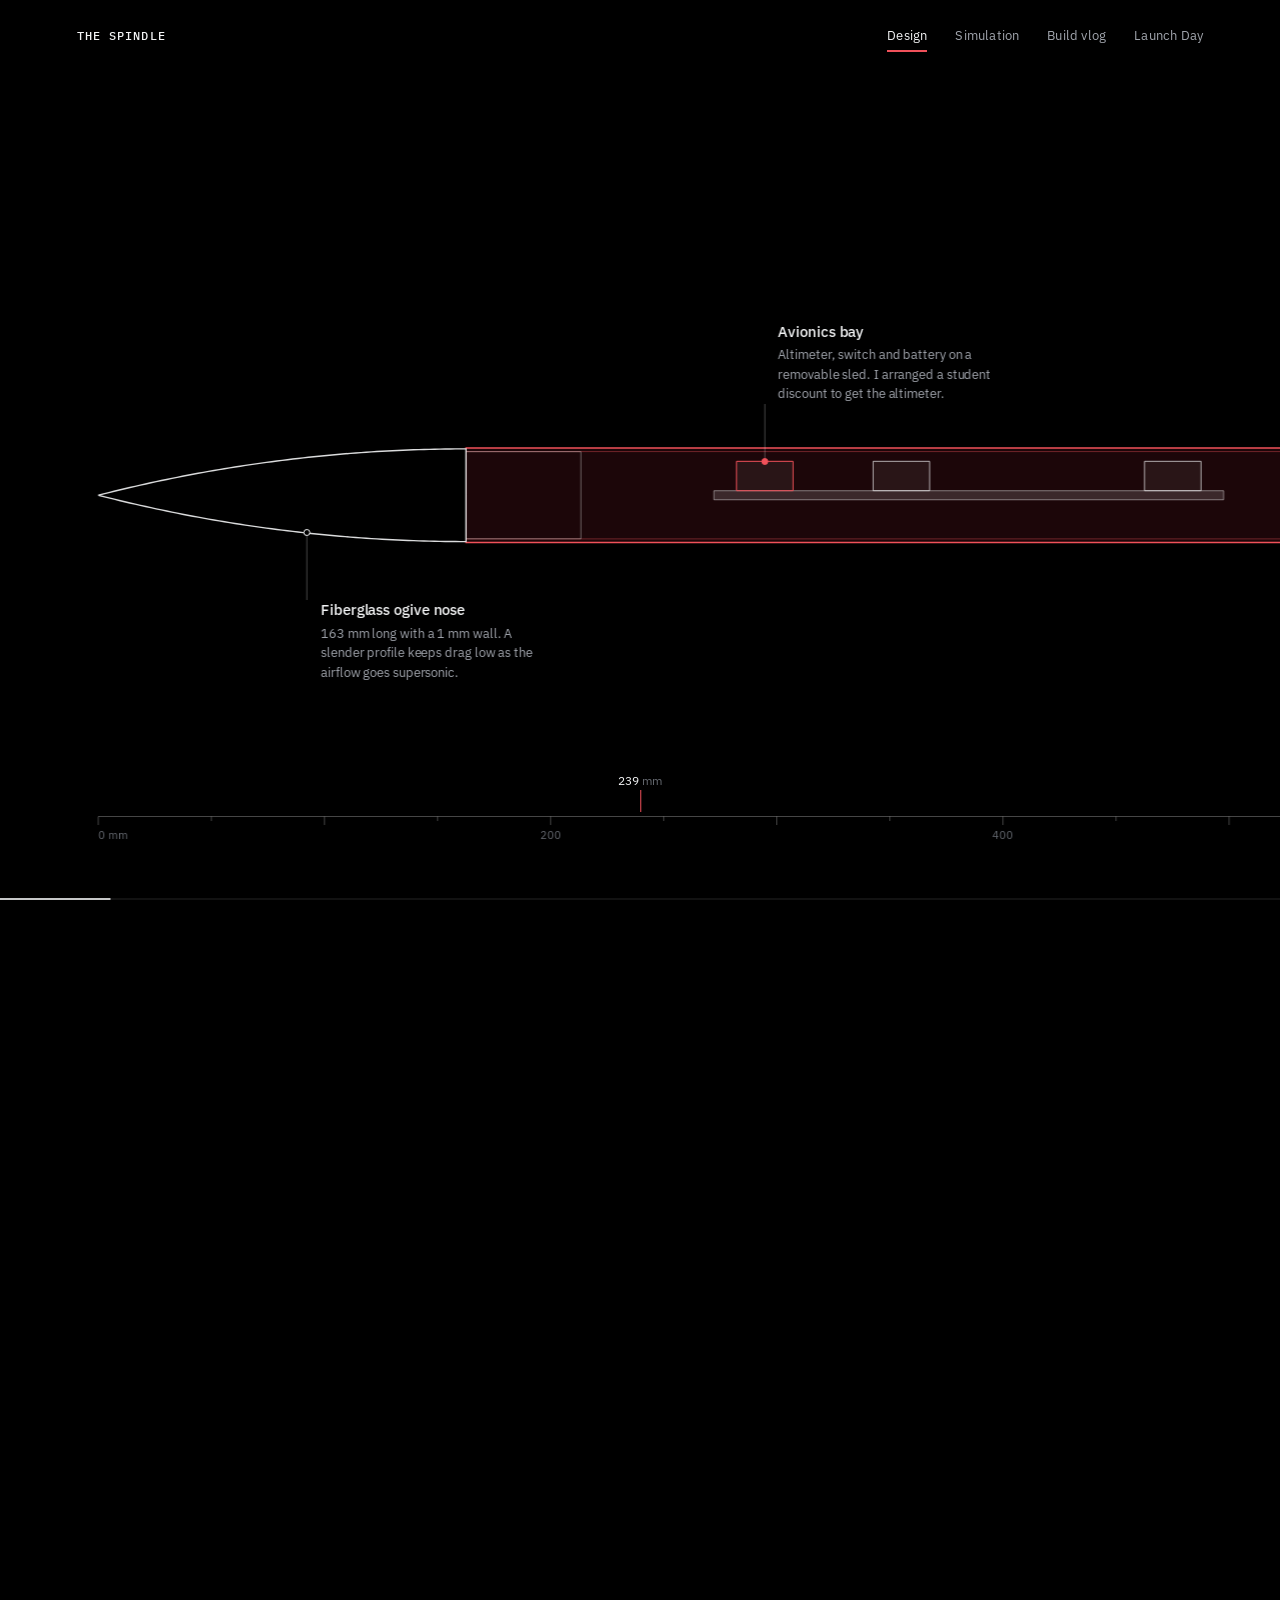
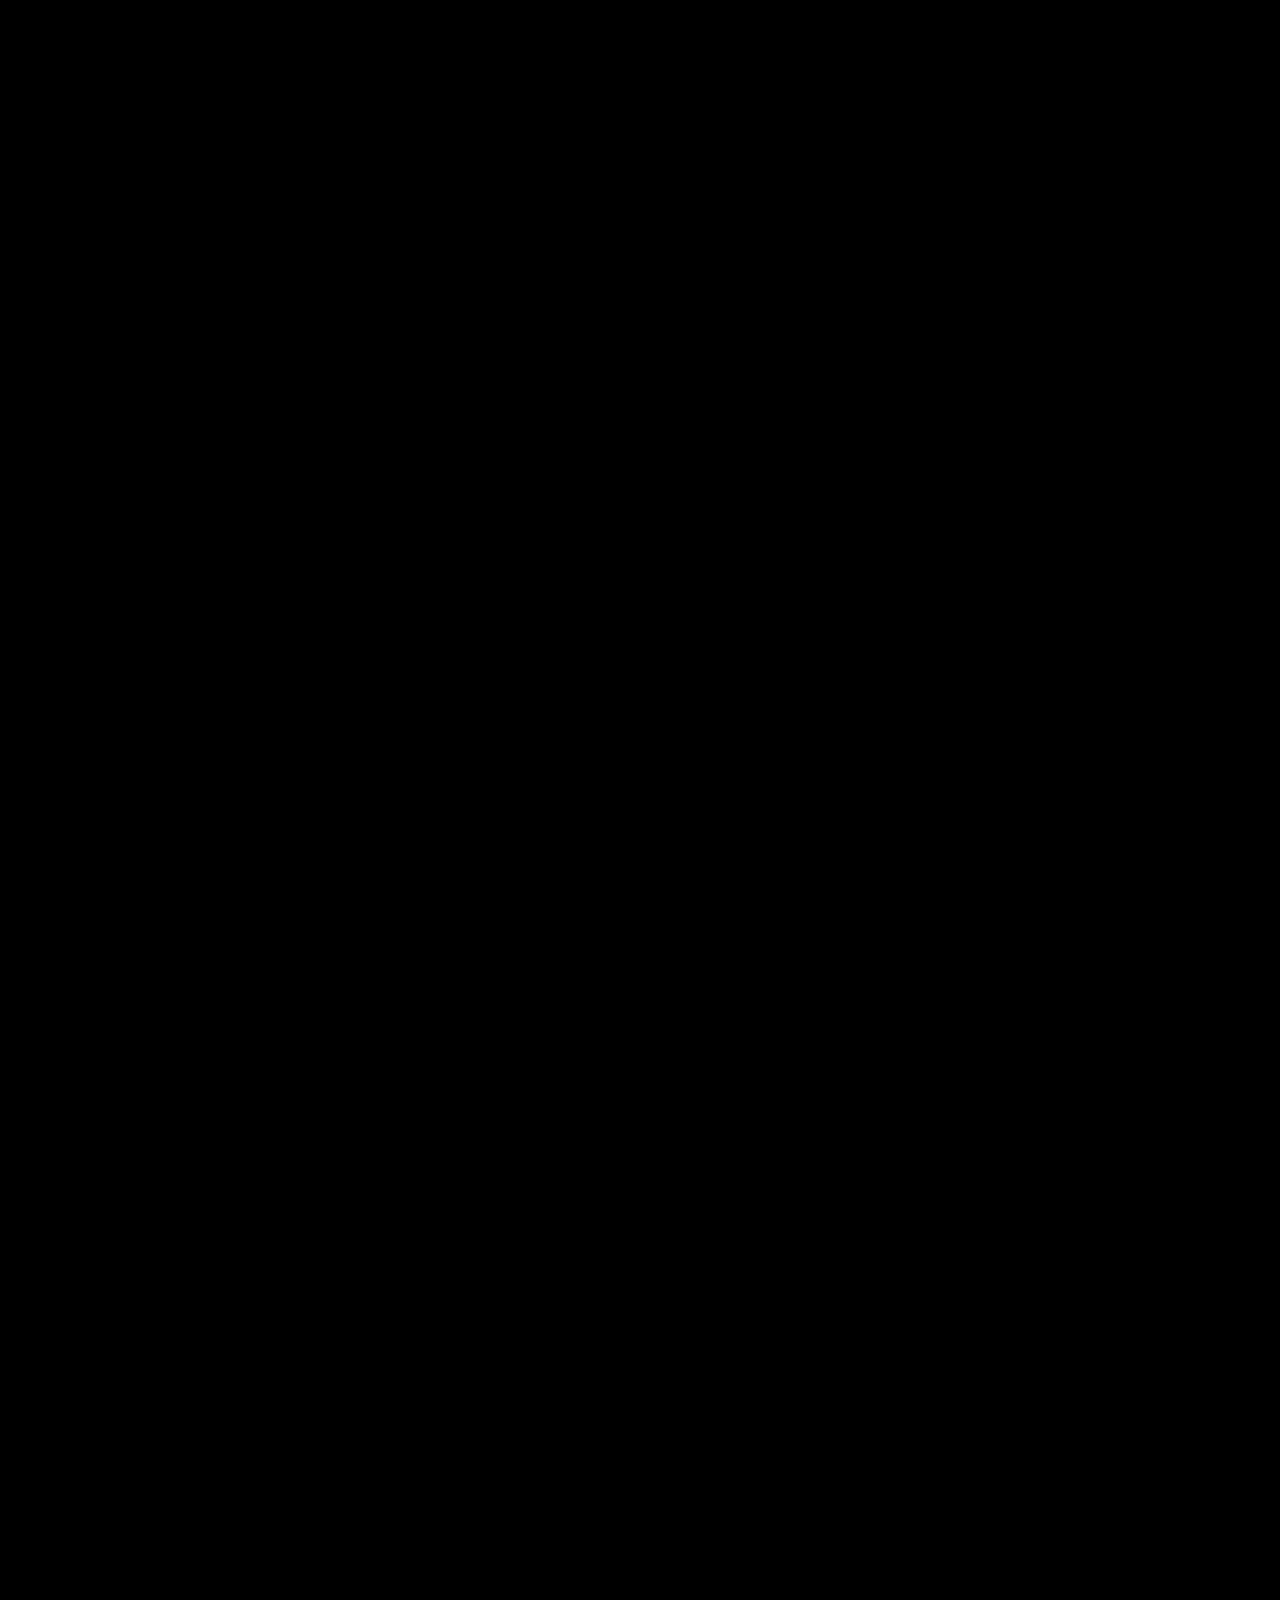
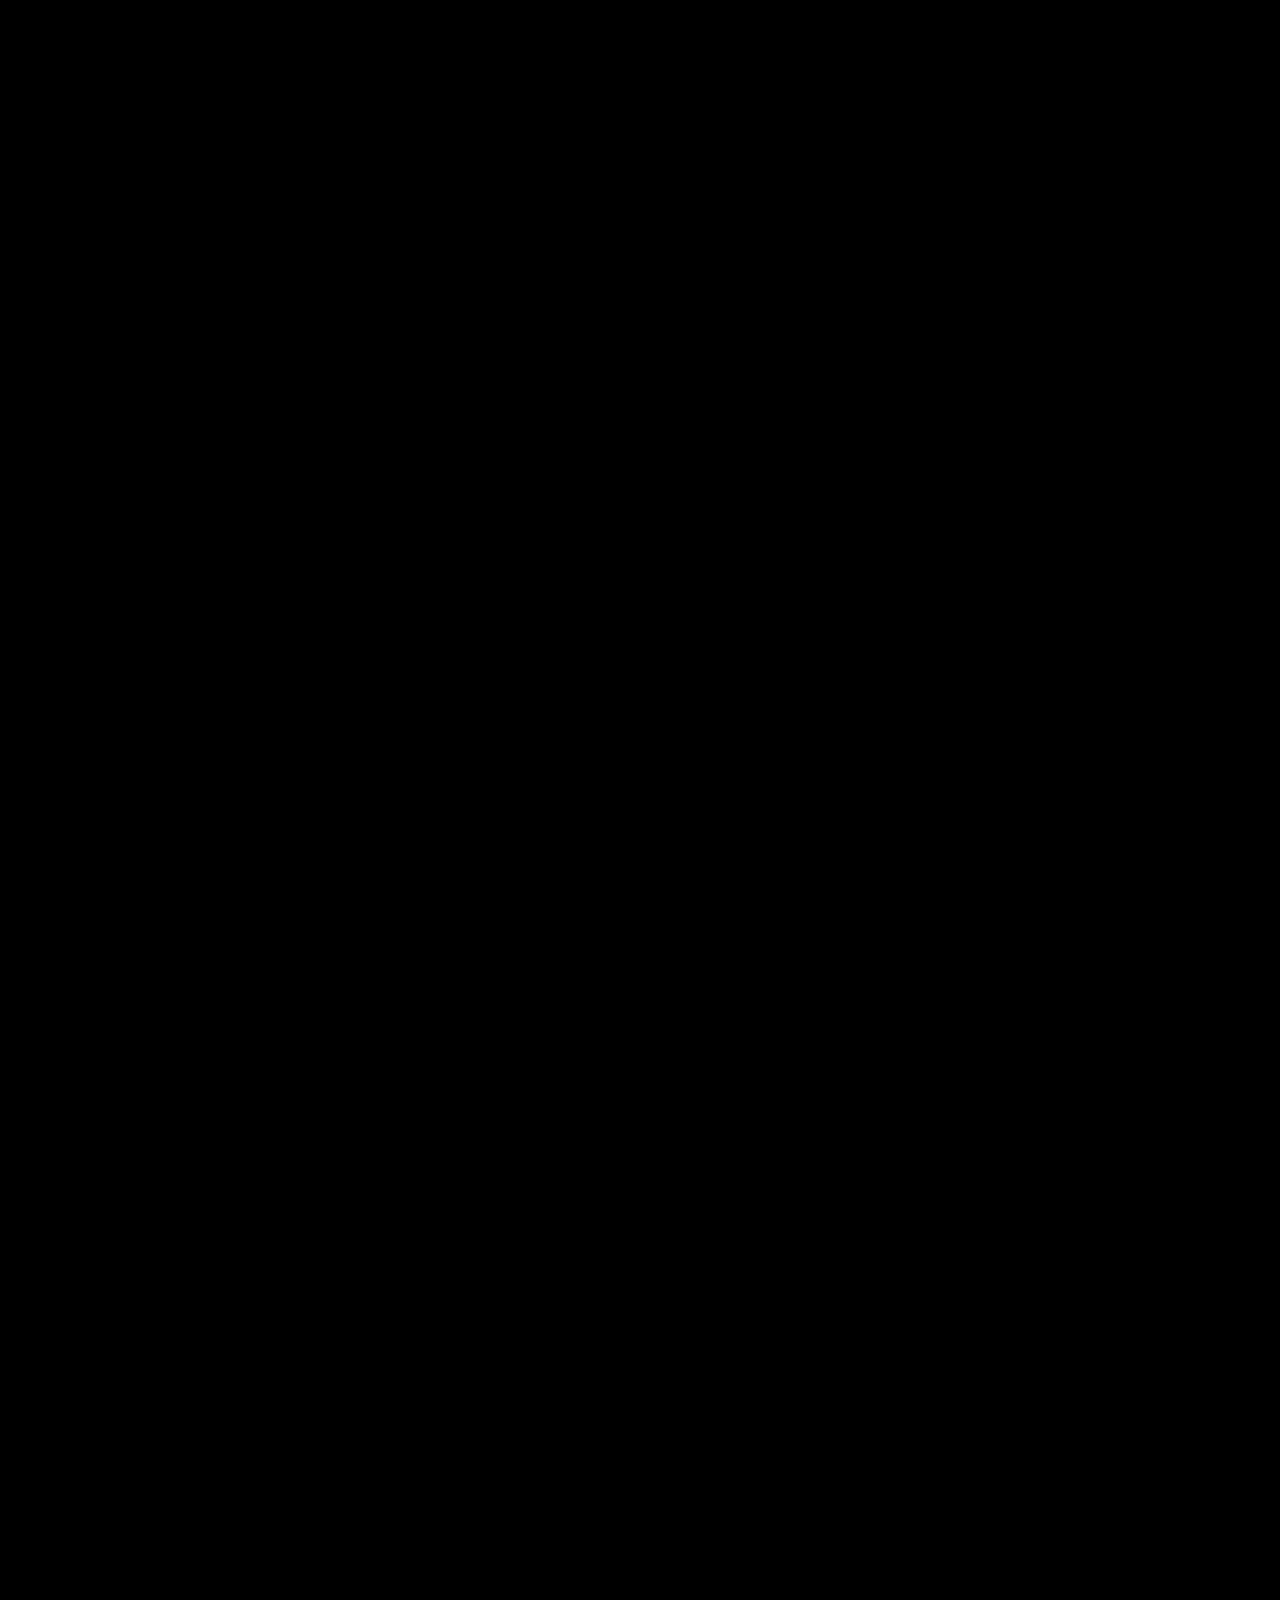
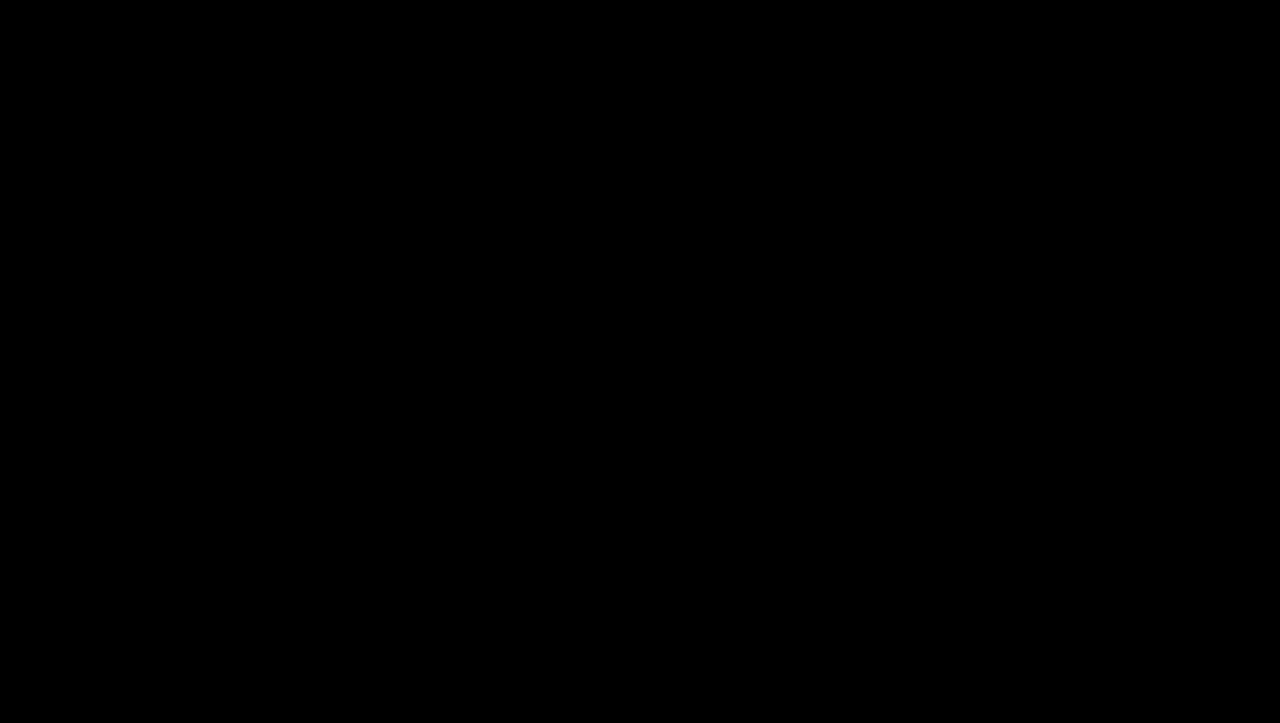
==== index.html @ ceaf669c "Add files via upload" ====
<!doctype html>
<html lang="en">
<head>
  <meta charset="utf-8">
  <meta name="viewport" content="width=device-width, initial-scale=1, viewport-fit=cover">
  <title>Project Supersonic</title>
  <meta name="description" content="A supersonic rocket, designed, simulated and built from scratch. Mach 1.13 predicted on an I-class motor.">
  <meta name="theme-color" content="#000000">
  <link rel="preconnect" href="https://fonts.googleapis.com">
  <link rel="preconnect" href="https://fonts.gstatic.com" crossorigin>
  <link href="https://fonts.googleapis.com/css2?family=IBM+Plex+Mono:wght@400;500;600&family=IBM+Plex+Sans:wght@400;500;600;700&display=swap" rel="stylesheet">
  <link rel="stylesheet" href="style.css?v=8">
</head>
<body>

<header class="hud">
  <a class="mark" href="#top" data-go="0">The Spindle</a>
  <nav class="nav" aria-label="Sections">
    <button type="button" data-section="design">Design</button>
    <button type="button" data-section="simulation">Simulation</button>
    <button type="button" data-section="vlog">Build vlog</button>
    <button type="button" data-section="launch-day">Launch Day</button>
  </nav>
</header>

<main id="scroller" class="scroller">
  <div class="stage" id="stage">

    <div class="track" id="track">

      <!-- Opening -->
      <section class="intro" id="top" data-name="design">
        <h1>A supersonic rocket, designed and built from scratch.</h1>
        <p class="lede">Mach 1.13 predicted on an <span class="nb">I-class</span> motor.</p>
        <dl class="specs">
          <div><dt>Length</dt><dd>1.69 m</dd></div>
          <div><dt>Diameter</dt><dd>41.8 mm</dd></div>
          <div><dt>Liftoff mass</dt><dd>1.56 kg</dd></div>
          <div><dt>Predicted apogee</dt><dd>1,769 m</dd></div>
        </dl>
        <p class="hint">Scroll to move along the rocket</p>
      </section>

      <!-- The rocket, drawn to scale from the OpenRocket file -->
      <div class="rocket" id="rocket" aria-label="Cutaway drawing of the rocket, drawn to scale" role="img"></div>

      <!-- Simulations -->
      <section class="sims" id="simulation" data-name="simulation">

        <article class="panel" id="heat">
          <h2>Peak temperatures</h2>
          <p class="result" id="heat-result"></p>
          <div class="chart" id="heat-chart"></div>
          <p class="method" id="heat-method"></p>
        </article>

        <article class="panel" id="station-profile">
          <h2>Temperature by station</h2>
          <p class="result" id="station-heat-result"></p>
          <div class="chart" id="station-heat-chart"></div>
          <p class="method" id="station-heat-method"></p>
        </article>

        <article class="panel" id="velocity">
          <h2>Top speed distribution</h2>
          <p class="result" id="velocity-result"></p>
          <div class="chart" id="velocity-chart"></div>
          <p class="method" id="velocity-method"></p>
        </article>

      </section>

      <!-- Build vlog -->
      <section class="vlog" id="vlog" data-name="vlog" aria-labelledby="vlog-title">
        <div class="vlog-copy">
          <p class="eyebrow">Build vlog</p>
          <h2 id="vlog-title">Watch it<br>come together.</h2>
          <p class="vlog-deck">From raw tube and printed fins to a finished rocket on the stand.</p>
        </div>
        <figure class="player" id="player">
          <img class="player-cover" id="vlog-cover" alt="Thumbnail for the build vlog">
          <button type="button" class="play" id="vlog-play" aria-label="Play build vlog">
            <svg viewBox="0 0 24 24" aria-hidden="true"><path d="M8 5.5v13a1 1 0 0 0 1.52.85l10.5-6.5a1 1 0 0 0 0-1.7L9.52 4.65A1 1 0 0 0 8 5.5Z"/></svg>
          </button>
        </figure>
      </section>

      <!-- Launch Day (Combined Launch Stats + Proportionally Accurate Seattle to Brothers Drive Map) -->
      <section class="launch-day-section" id="launch-day" data-name="launch-day" aria-labelledby="launch-day-title">
        <div class="launch-day-copy">
          <p class="eyebrow">Launch Day / OROC Rocketober</p>
          <h2 id="launch-day-title">Seattle to<br>Brothers, Oregon.</h2>
          <p class="launch-day-event">High Desert Flight Operation</p>
          <p class="launch-day-deck">Tracing the proportionally accurate route from Seattle through the Pacific Northwest down to Brothers, paired with recorded flight performance.</p>
          
          <div class="launch-stats-box">
            <h3>Flight Performance</h3>
            <p class="status" id="status">Built. Awaiting launch day.</p>
            <dl class="flight" id="flight"></dl>
          </div>

          <div class="launch-day-detail">
            <span>ROUTE</span>
            <strong>Seattle, WA → Brothers, OR</strong>
          </div>
          <p class="launch-day-note" id="contact"></p>
        </div>

        <div class="site-visual" role="img" aria-label="Proportionally accurate map showing the drive from Seattle through the Pacific Northwest to Brothers, Oregon">
          <div class="site-visual-head"><span>ROUTE &amp; LOCATION STUDY</span><span>SEATTLE → PNW → BROTHERS</span></div>
                    <svg class="site-map" viewBox="0 0 880 540" preserveAspectRatio="xMidYMid meet" aria-hidden="true">
            <defs>
              <pattern id="map-grid" width="28" height="28" patternUnits="userSpaceOnUse">
                <path d="M 28 0 L 0 0 0 28" fill="none" stroke="#8b969b" stroke-opacity=".11" stroke-width=".7"/>
              </pattern>
              <linearGradient id="local-wash" x1="0" y1="0" x2="1" y2="1">
                <stop offset="0" stop-color="#172123"/>
                <stop offset=".55" stop-color="#11191a"/>
                <stop offset="1" stop-color="#090c0d"/>
              </linearGradient>
              <radialGradient id="map-glow" cx="52%" cy="45%" r="65%">
                <stop offset="0" stop-color="#f0515a" stop-opacity=".14"/>
                <stop offset="1" stop-color="#f0515a" stop-opacity="0"/>
              </radialGradient>
              <filter id="pin-glow" x="-200%" y="-200%" width="500%" height="500%">
                <feGaussianBlur stdDeviation="5" result="blur"/>
                <feMerge><feMergeNode in="blur"/><feMergeNode in="SourceGraphic"/></feMerge>
              </filter>
              <clipPath id="detail-clip"><rect x="300" y="84" width="555" height="390" rx="7"/></clipPath>
            </defs>
            <rect width="880" height="540" fill="#030404"/>
            <rect class="map-grid" width="880" height="540" fill="url(#map-grid)"/>
            <rect width="880" height="540" fill="url(#map-glow)"/>
            
            <!-- Continental US Overview & Proportionally Accurate Pacific Northwest -->
            <g class="us-layer">
              <path class="us-outline" d="M110 115 L150 112 L195 105 L240 108 L285 110 L330 116 L375 122 L420 130 L465 140 L510 155 L550 170 L585 188 L610 205 L625 215 L620 230 L595 245 L580 265 L578 285 L585 310 L575 330 L555 342 L540 358 L520 368 L505 380 L490 375 L475 355 L460 335 L445 325 L430 315 L415 312 L395 322 L375 328 L355 325 L335 332 L315 328 L295 332 L275 335 L255 330 L235 325 L215 328 L195 322 L175 315 L160 300 L145 285 L135 270 L125 255 L115 240 L110 220 L105 200 L100 180 L98 160 L102 140 Z"/>
              <path class="state-lines" d="M165 110 L168 245 M225 107 L228 260 M285 110 L288 285 M350 118 L348 310 M420 130 L415 312 M485 145 L475 355 M545 170 L520 368 M102 160 L168 165 L228 172 L288 178 L350 185 L420 195 L485 210 L545 235 M115 200 L168 205 L228 212 L288 220 L350 228 L420 238 L485 255"/>
              
              <!-- Scientifically Proportional & Topographically Accurate Washington State Outline -->
              <path class="pnw-region-shape" d="M110 120 C112 116 125 113 145 112 L175 112 C185 112 188 116 186 122 C184 128 188 135 185 142 C180 152 178 160 182 168 C185 175 183 182 178 185 C172 188 170 195 174 202 L172 205 C155 204 135 203 115 202 C110 185 106 155 110 120 Z" fill="rgba(74,163,240,0.24)" stroke="#4aa3f0" stroke-width="1.8" stroke-linejoin="round"/>
              
              <!-- Scientifically Proportional & Topographically Accurate Oregon State Outline -->
              <path class="pnw-region-shape" d="M115 205 C135 206 155 207 172 208 L174 212 C178 225 175 242 172 258 C168 274 165 285 155 292 L112 292 C108 272 105 240 115 205 Z" fill="rgba(74,163,240,0.20)" stroke="#4aa3f0" stroke-width="1.8" stroke-linejoin="round"/>
              
              <text class="map-label-small" x="112" y="150" fill="#4aa3f0">Washington</text>
              <text class="map-label-small" x="112" y="250" fill="#4aa3f0">Oregon</text>
              <text class="map-label" x="120" y="365">UNITED STATES</text>
              <text class="map-sub-label" x="120" y="385">PROPORTIONAL CONTINENTAL VIEW</text>
              
              <!-- True Proportional Route on Continental Map -->
              <path class="drive-route-us" d="M135 142 Q 142 180 148 235" fill="none" stroke="#f0515a" stroke-width="2" stroke-dasharray="4 3"/>
              
              <!-- Seattle Marker -->
              <circle class="locator-dot" cx="135" cy="142" r="4"/>
              <text class="map-label-small" x="143" y="139" fill="#4aa3f0">Seattle</text>

              <!-- Brothers Marker -->
              <circle class="locator-halo" cx="148" cy="235" r="18"/>
              <circle class="locator-dot" cx="148" cy="235" r="4.2"/>
              <text class="map-label-small" x="157" y="239" fill="#f0515a">Brothers</text>
            </g>

            <!-- Zoom Detail: Pacific Northwest & Detailed Proportional Drive Route (Seattle -> Portland -> Bend -> Brothers) -->
            <g class="zoom-detail" clip-path="url(#detail-clip)">
              <rect x="300" y="84" width="555" height="390" rx="7" fill="url(#local-wash)" stroke="#6d777b" stroke-opacity=".72"/>
              <rect x="300" y="84" width="555" height="390" fill="url(#map-grid)" opacity=".72"/>
              
              <!-- Topo / Relief contour lines -->
              <g class="topo-lines" fill="none">
                <path d="M310 110 C360 105 410 120 460 140 S560 180 610 150 S710 100 770 130 S830 180 870 150"/>
                <path d="M310 140 C360 135 410 150 460 170 S560 210 610 180 S710 130 770 160 S830 210 870 180"/>
                <path d="M310 170 C360 165 410 180 460 200 S560 240 610 210 S710 160 770 190 S830 240 870 210"/>
                <path d="M310 200 C360 195 410 210 460 230 S560 270 610 240 S710 190 770 220 S830 270 870 240"/>
                <path d="M310 230 C360 225 410 240 460 260 S560 300 610 270 S710 220 770 250 S830 300 870 270"/>
              </g>

              <!-- Scientifically Proportional Regional Washington State Boundary (Zoom View) -->
              <path class="regional-boundary" d="M315 95 L590 95 L585 245 C520 245 425 242 320 240 Z" fill="rgba(74,163,240,0.06)" stroke="#4aa3f0" stroke-width="1.2" stroke-dasharray="3 3"/>
              
              <!-- Scientifically Proportional Regional Oregon State Boundary (Zoom View) -->
              <path class="regional-boundary" d="M320 243 C425 245 520 248 585 248 L580 440 L330 440 Z" fill="rgba(74,163,240,0.04)" stroke="#4aa3f0" stroke-width="1.2" stroke-dasharray="3 3"/>

              <!-- Columbia River Border between WA and OR -->
              <path class="columbia-river" d="M325 242 C380 241 450 245 510 247 C540 248 565 244 582 246" fill="none" stroke="#4aa3f0" stroke-opacity=".5" stroke-width="2"/>

              <!-- Precise Highway Route: Seattle (I-5 S) -> Portland -> (US-26/97 S) -> Bend -> (US-20 E) -> Brothers -->
              <path class="regional-highway" d="M360 130 C360 170 380 210 395 242 C410 275 440 320 475 350 C490 362 510 368 535 365" fill="none" stroke="#f0515a" stroke-opacity=".9" stroke-width="3" stroke-dasharray="6 4"/>
              
              <path class="local-road-secondary" d="M320 110 L570 120 M330 380 L840 390" fill="none" stroke="#657276" stroke-opacity=".6" stroke-width="1.4" stroke-dasharray="3 5"/>

              <!-- Labels inside detail view -->
              <text class="detail-kicker" x="332" y="115">PROPORTIONAL ROUTE / OROC ROCKETOBER</text>
              <text class="detail-location" x="535" y="395">BROTHERS</text>
              <text class="detail-state" x="538" y="415">OREGON · HIGH DESERT</text>
              <text class="detail-sub" x="332" y="455">SEATTLE (START) → I-5 S → PORTLAND → US-97 S → BEND → US-20 E → BROTHERS</text>
              
              <!-- Seattle Origin Node -->
              <g class="pnw-origin">
                <circle cx="360" cy="130" r="6" fill="#4aa3f0" stroke="#000" stroke-width="2"/>
                <text class="detail-sub" x="375" y="134" fill="#4aa3f0">Seattle, WA (Start)</text>
              </g>

              <!-- Brothers Destination Pin -->
              <g class="detail-pin" filter="url(#pin-glow)">
                <circle cx="535" cy="365" r="14" fill="#f0515a" fill-opacity=".16"/>
                <circle cx="535" cy="365" r="5" fill="#f0515a"/>
                <circle cx="535" cy="365" r="2" fill="#fff"/>
              </g>
              <path class="detail-pin-stem" d="M535 379 L535 392 L550 392"/>
            </g>
            <text class="map-footer" x="850" y="510" text-anchor="end">PROPORTIONAL SCHEMATIC ROUTE VIEW / NOT FOR NAVIGATION</text>
          </svg>
          <div class="site-visual-foot"><span><i></i> DRIVE: SEATTLE → BROTHERS</span><span>OROC ROCKETOBER</span></div>
        </div>
      </section>

    </div>

    <!-- Scale ruler that rides with the rocket, plus the live station marker -->
    <div class="ruler-wrap" aria-hidden="true">
      <div class="ruler" id="ruler"></div>
    </div>
    <div class="station" id="station" aria-live="off"><span id="station-val">0</span><span class="u"> mm</span></div>

    <div class="progress" aria-hidden="true"><i id="progress"></i></div>
  </div>
</main>

<noscript><p class="noscript">This portfolio scrolls sideways with JavaScript. Please enable it to view the rocket.</p></noscript>

<script src="data.js?v=8"></script>
<script src="script.js?v=8"></script>
</body>
</html>
---- style.css ----
/* ---------------------------------------------------------------
   Supersonic L1
   Black stage, one accent taken from the rocket's own red.
---------------------------------------------------------------- */

:root {
  --bg: #000;
  --ink: #f3f4f5;
  --dim: #a1a5ad;
  --faint: #64686f;
  --line: rgba(255, 255, 255, .14);
  --line-strong: rgba(255, 255, 255, .34);

  --red: #f0515a;       /* the forward bay, and the headline data series */
  --blue: #4aa3f0;
  --amber: #e6b84a;

  --sans: "IBM Plex Sans", "Helvetica Neue", Arial, system-ui, sans-serif;
  --mono: "IBM Plex Mono", "SFMono-Regular", Consolas, monospace;

  /* set by script.js */
  --k: 2;               /* px per mm of rocket */
  --cy: 440px;          /* rocket centre line */
  --pw: 600px;          /* sim panel width */
  --top: 112px;         /* top of panels */
  --gutter: 6vw;
}

*, *::before, *::after { box-sizing: border-box; }

html { background: var(--bg); }

body {
  margin: 0;
  background: var(--bg);
  color: var(--ink);
  font-family: var(--sans);
  font-size: 15px;
  line-height: 1.5;
  -webkit-font-smoothing: antialiased;
  text-rendering: optimizeLegibility;
}

h1, h2, h3, p, dl, dd, figure { margin: 0; }

button { font: inherit; color: inherit; background: none; border: 0; padding: 0; cursor: pointer; }
a { color: inherit; }

:focus-visible { outline: 2px solid var(--red); outline-offset: 4px; border-radius: 2px; }

/* ---------- HUD ---------- */

.hud {
  position: fixed; inset: 0 0 auto 0; z-index: 20;
  display: flex; align-items: center; justify-content: space-between;
  padding: 22px max(var(--gutter), 20px);
  pointer-events: none;
}
.hud > * { pointer-events: auto; }

.mark {
  font-family: var(--mono);
  font-weight: 500;
  font-size: 12px;
  letter-spacing: .085em;
  text-transform: uppercase;
  text-decoration: none;
}

.nav { display: flex; gap: 28px; }
.nav button {
  position: relative;
  color: var(--dim);
  font-size: 14px;
  padding: 4px 0;
  transition: color .2s;
}
.nav button:hover { color: var(--ink); }
.nav button[aria-current="true"] { color: var(--ink); }
.nav button[aria-current="true"]::after {
  content: ""; position: absolute; left: 0; right: 0; bottom: -2px; height: 1px; background: var(--red);
}

/* ---------- Scroll mechanics ---------- */

.scroller { position: relative; }

.stage {
  position: sticky; top: 0;
  height: 100vh; height: 100svh;
  overflow: hidden;
}

.track {
  position: absolute; top: 0; left: 0; height: 100%;
  will-change: transform;
}

/* ---------- Opening ---------- */

.intro {
  position: absolute;
  left: var(--gutter);
  top: var(--cy);
  transform: translateY(-52%);
  width: var(--intro-w, 40vw);
}

h1 {
  font-weight: 500;
  font-size: clamp(32px, 4vw, 62px);
  line-height: 1.035;
  letter-spacing: -.035em;
  text-wrap: balance;
}

.nb { white-space: nowrap; }

.lede {
  margin-top: 22px;
  max-width: 30em;
  color: var(--dim);
  font-size: clamp(15px, 1.25vw, 18px);
}

.specs {
  display: grid;
  grid-template-columns: repeat(2, max-content);
  gap: 20px 48px;
  margin-top: 36px;
}
.specs dt, .flight dt { color: var(--faint); font-family: var(--mono); font-size: 11px; letter-spacing: .035em; text-transform: uppercase; }
.specs dd, .flight dd {
  font-weight: 500;
  font-size: clamp(22px, 2vw, 30px);
  letter-spacing: -.025em;
  font-variant-numeric: tabular-nums;
  line-height: 1.15;
  margin-top: 2px;
}

.hint {
  margin-top: 40px;
  color: var(--faint);
  font-size: 13px;
  display: flex; align-items: center; gap: 14px;
}
.hint::before {
  content: ""; width: 44px; height: 1px; background: var(--line-strong);
  transform-origin: left; animation: hint 2.4s cubic-bezier(.6, 0, .2, 1) 1.1s 2 both;
}
@keyframes hint { 0% { transform: scaleX(0); } 55% { transform: scaleX(1); } 100% { transform: scaleX(1); opacity: .5; } }

/* ---------- Rocket ---------- */

.rocket { position: absolute; top: 0; height: 100%; }

.rocket svg {
  position: absolute; left: 0; display: block; overflow: visible;
}

.callout {
  position: absolute;
  width: max-content;
  max-width: 15.5rem;
  padding-left: 14px;
}
.callout h3 {
  font-weight: 500;
  font-size: 15px;
  line-height: 1.3;
}
.callout p {
  margin-top: 4px;
  color: var(--dim);
  font-size: 13px;
  line-height: 1.5;
}
.callout .lead {
  position: absolute; left: 0; width: 1px;
  background: var(--line-strong);
}
.callout .lead::after {
  content: ""; position: absolute; left: -3px; width: 7px; height: 7px; border-radius: 50%;
  background: var(--bg); border: 1px solid var(--ink);
}
.callout.up .lead { top: 100%; }
.callout.down .lead { bottom: 100%; }
.callout.up .lead::after { bottom: -4px; }
.callout.down .lead::after { top: -4px; }
.callout.accent .lead::after { border-color: var(--red); background: var(--red); }

/* ---------- Ruler + station readout ---------- */

.ruler-wrap { position: absolute; left: 0; bottom: 0; height: 100%; pointer-events: none; will-change: transform; }
.ruler { position: absolute; bottom: 58px; height: 26px; }
.ruler svg { display: block; overflow: visible; }
.ruler text { fill: var(--faint); font-size: 11px; font-family: var(--sans); font-variant-numeric: tabular-nums; }
.ruler line { stroke: var(--line-strong); }

.station {
  position: absolute; left: 50%; bottom: 90px;
  transform: translateX(-50%);
  padding-bottom: 20px;
  font-size: 12px;
  color: var(--ink);
  font-variant-numeric: tabular-nums;
  opacity: 0; transition: opacity .25s;
  pointer-events: none;
}
.station.on { opacity: 1; }
.station .u { color: var(--faint); }
.station::after {
  content: ""; position: absolute; left: 50%; bottom: -2px; width: 1px; height: 22px; background: var(--red);
}

.progress { position: absolute; left: 0; right: 0; bottom: 0; height: 2px; background: rgba(255,255,255,.07); }
.progress i { display: block; height: 100%; background: var(--ink); transform-origin: left; transform: scaleX(0); opacity: .8; }

/* ---------- Simulations ---------- */

.sims {
  position: absolute;
  top: var(--top);
  height: calc(100% - var(--top) - 96px);
  display: flex; gap: var(--panel-gap, 64px);
}

.panel {
  width: var(--pw);
  flex: none;
  display: flex; flex-direction: column;
  border-top: 1px solid var(--line-strong);
  padding-top: 20px;
  min-height: 0;
}

.panel h2 {
  font-weight: 500;
  font-size: clamp(21px, 1.9vw, 28px);
  line-height: 1.15;
  letter-spacing: -.025em;
}

.result {
  margin-top: 12px;
  max-width: 34em;
  font-size: clamp(15px, 1.2vw, 17px);
  line-height: 1.45;
}
.result b { font-weight: 600; white-space: nowrap; }

.chart {
  position: relative;
  flex: 1 1 auto;
  min-height: 140px;
  margin: 18px 0 14px;
}
.chart svg { display: block; overflow: visible; width: 100%; height: 100%; }

.method { color: var(--faint); font-size: 13px; max-width: 40em; }

/* chart parts */
.g line { stroke: rgba(255,255,255,.08); }
.ax text, .lbl { fill: var(--faint); font-size: 11px; font-family: var(--mono); font-variant-numeric: tabular-nums; }
.ax .base { stroke: var(--line-strong); }
.lbl.ink { fill: var(--dim); }
.line { fill: none; stroke-width: 2; stroke-linecap: round; stroke-linejoin: round; }
.ref { stroke: var(--line-strong); stroke-dasharray: 3 4; }
.cross { stroke: rgba(255,255,255,.4); }
.dotring { stroke: var(--bg); stroke-width: 2; }

.draw .line { stroke-dasharray: 1; stroke-dashoffset: 1; transition: stroke-dashoffset 1.3s cubic-bezier(.3, .6, .2, 1); }
.draw.in .line { stroke-dashoffset: 0; }

.bar { transform-box: fill-box; transform-origin: 50% 100%; }
.barh { transform-box: fill-box; transform-origin: 0 50%; }
.draw .bar { transform: scaleY(0); transition: transform .9s cubic-bezier(.3, .6, .2, 1); }
.draw .barh { transform: scaleX(0); transition: transform .9s cubic-bezier(.3, .6, .2, 1); }
.draw.in .bar, .draw.in .barh { transform: none; }

.tip {
  position: absolute; z-index: 3; pointer-events: none;
  padding: 8px 10px;
  background: #0b0b0c;
  border: 1px solid var(--line-strong);
  font-size: 12px; line-height: 1.5;
  white-space: nowrap;
  opacity: 0; transition: opacity .12s;
  font-variant-numeric: tabular-nums;
}
.tip.on { opacity: 1; }
.tip .k { display: inline-block; width: 8px; height: 8px; border-radius: 50%; margin-right: 7px; }
.tip .t { color: var(--dim); margin-bottom: 2px; }

.noscript { position: fixed; inset: auto 0 0 0; padding: 16px; background: #111; color: var(--ink); text-align: center; }

/* ---------- Editorial refinements ---------- */
:root {
  --line: rgba(255, 255, 255, .12);
  --line-strong: rgba(255, 255, 255, .28);
}

body { letter-spacing: -.006em; }
.nav button { font-size: 13px; letter-spacing: .015em; }
.nav button[aria-current="true"]::after { height: 2px; }
.mark { letter-spacing: .09em; }
.lede { max-width: 27em; }
.hint, .method { font-size: 12px; }
.method { line-height: 1.6; }
.panel { border-top-color: rgba(255,255,255,.42); }
.panel h2 { letter-spacing: -.035em; }
.result { letter-spacing: -.012em; }
.tip { font-family: var(--mono); font-size: 11px; border-color: rgba(255,255,255,.25); }
.callout-tag {
  display: inline-flex;
  margin: 0 0 7px;
  padding: 4px 6px 3px;
  border: 1px solid rgba(230,184,74,.55);
  color: var(--amber);
  background: rgba(230,184,74,.08);
  font-family: var(--mono);
  font-size: 9px;
  font-weight: 500;
  line-height: 1.2;
  letter-spacing: .055em;
  text-transform: uppercase;
}
.callout.accent .callout-tag { border-color: rgba(230,184,74,.62); }
.callout p { max-width: 30ch; }

/* ---------- Launch Day Section (Combined Stats + Map) ---------- */
.launch-day-section {
  position: absolute;
  top: var(--top);
  height: calc(100% - var(--top) - 96px);
  width: var(--launch-day-w, 1140px);
  display: flex;
  align-items: stretch;
  gap: clamp(30px, 3.5vw, 56px);
  border-top: 1px solid rgba(255,255,255,.42);
  padding-top: 20px;
  min-height: 0;
}
.launch-day-copy {
  width: 320px;
  flex: none;
  display: flex;
  flex-direction: column;
  align-items: flex-start;
  padding-top: 1px;
}
.eyebrow, .launch-day-detail span, .site-visual-head, .site-visual-foot, .launch-day-note,
.launch-day-event, .site-map .map-label, .site-map .map-sub-label,
.site-map .map-label-small, .site-map .map-footer, .site-map .detail-kicker,
.site-map .detail-state, .site-map .detail-sub {
  font-family: var(--mono);
  font-variant-numeric: tabular-nums;
  letter-spacing: .045em;
}
.eyebrow {
  color: var(--red);
  font-size: 10px;
  line-height: 1.4;
  text-transform: uppercase;
}
.launch-day-copy h2 {
  margin-top: 16px;
  font-size: clamp(32px, 3vw, 46px);
  line-height: 1.02;
  font-weight: 500;
  letter-spacing: -.05em;
}
.launch-day-event {
  margin-top: 14px;
  font-size: 11px;
  line-height: 1.5;
  color: var(--ink);
  text-transform: uppercase;
}
.launch-day-deck {
  margin-top: 10px;
  max-width: 30ch;
  color: var(--dim);
  font-size: 13px;
  line-height: 1.6;
}
.launch-stats-box {
  margin-top: 18px;
  width: 100%;
  border-top: 1px solid var(--line);
  padding-top: 14px;
}
.launch-stats-box h3 {
  font-family: var(--mono);
  font-size: 11px;
  letter-spacing: .05em;
  text-transform: uppercase;
  color: var(--dim);
}
.status {
  margin-top: 8px;
  font-size: 13px;
  display: flex; align-items: center; gap: 8px;
  color: var(--ink);
}
.status::before {
  content: ""; width: 7px; height: 7px; border-radius: 50%; background: var(--red);
  box-shadow: 0 0 0 3px rgba(240, 81, 90, .18);
}
.flight {
  display: grid; grid-template-columns: repeat(2, max-content); gap: 10px 28px;
  margin-top: 14px;
}
.flight dt { font-size: 10px; }
.flight dd { font-size: clamp(18px, 1.6vw, 24px); }

.launch-day-detail {
  display: flex;
  flex-direction: column;
  gap: 4px;
  margin-top: 16px;
  padding-top: 12px;
  width: 100%;
  border-top: 1px solid var(--line);
}
.launch-day-detail span { color: var(--faint); font-size: 9px; }
.launch-day-detail strong { font-weight: 500; font-size: 13px; }
.launch-day-note {
  margin-top: auto;
  padding-top: 14px;
  color: var(--dim);
  font-size: 12px;
  line-height: 1.5;
}
.launch-day-note a { text-decoration: none; border-bottom: 1px solid var(--line-strong); padding-bottom: 1px; }
.launch-day-note a:hover { border-color: var(--red); }

.site-visual {
  position: relative;
  flex: 1 1 auto;
  min-width: 0;
  height: 100%;
  overflow: hidden;
  isolation: isolate;
  border: 1px solid rgba(255,255,255,.15);
  background: radial-gradient(ellipse at 55% 44%, rgba(240,81,90,.055), transparent 46%), #030404;
}
.site-visual::after {
  content: "";
  position: absolute;
  inset: 0;
  pointer-events: none;
  background: linear-gradient(180deg, rgba(0,0,0,.05), transparent 28%, transparent 72%, rgba(0,0,0,.44));
  z-index: 2;
}
.site-visual-head, .site-visual-foot {
  position: absolute;
  left: 16px;
  right: 16px;
  z-index: 3;
  display: flex;
  align-items: center;
  justify-content: space-between;
  color: var(--faint);
  font-size: 9px;
  line-height: 1.2;
  text-transform: uppercase;
  pointer-events: none;
}
.site-visual-head { top: 15px; }
.site-visual-foot { bottom: 13px; }
.site-visual-foot span { display: inline-flex; align-items: center; gap: 7px; }
.site-visual-foot i { display: inline-block; width: 6px; height: 6px; border-radius: 50%; background: var(--red); box-shadow: 0 0 0 3px rgba(240,81,90,.12); }
.site-map { display: block; width: 100%; height: 100%; }
.site-map .map-grid { opacity: 0; }
.site-map .us-layer { opacity: 0; }
.site-map .us-outline { fill: #0d1112; stroke: #475154; stroke-width: 1.4; stroke-linejoin: round; }
.site-map .state-lines { fill: none; stroke: #414a4d; stroke-width: .8; stroke-opacity: .65; }
.site-map .pnw-region-shape { fill: rgba(74,163,240,.18); stroke: #4aa3f0; stroke-width: 1.5; }
.site-map .map-label { fill: #7f898d; font-size: 12px; }
.site-map .map-sub-label { fill: #515b5e; font-size: 8px; }
.site-map .map-label-small { fill: #4aa3f0; font-size: 8px; }
.site-map .locator-halo { fill: none; stroke: var(--red); stroke-width: 1; opacity: 0; }
.site-map .locator-dot { fill: var(--red); stroke: #080909; stroke-width: 2; }
.site-map .drive-route-us { fill: none; stroke: var(--red); stroke-width: 1.5; stroke-dasharray: 4 3; opacity: .85; }
.site-map .zoom-detail { opacity: 0; transform: scale(.025); transform-origin: 133px 155px; transform-box: view-box; }
.site-map .topo-lines path { stroke: #95a5a0; stroke-opacity: .17; stroke-width: 1.2; }
.site-map .regional-highway { fill: none; stroke: #4aa3f0; stroke-opacity: .75; stroke-width: 2.2; stroke-dasharray: 6 4; }
.site-map .local-road-secondary { fill: none; stroke: #657276; stroke-opacity: .65; stroke-width: 1.4; stroke-dasharray: 3 5; }
.site-map .local-road { fill: none; stroke: #7c8886; stroke-opacity: .85; stroke-width: 4; }
.site-map .local-road-highlight { fill: none; stroke: #d4b986; stroke-opacity: .9; stroke-width: 1.1; }
.site-map .detail-kicker { fill: #4aa3f0; font-size: 10px; }
.site-map .detail-location { fill: #f0f1ed; font-family: var(--sans); font-size: 30px; font-weight: 500; letter-spacing: -.04em; }
.site-map .detail-state { fill: #a1abad; font-size: 9px; }
.site-map .detail-sub { fill: #6c777a; font-size: 9px; }
.site-map .detail-pin-stem { fill: none; stroke: var(--red); stroke-width: 1; }
.site-map .map-footer { fill: #596366; font-size: 8px; opacity: 0; }

.launch-day-section.is-visible .map-grid { animation: grid-reveal .8s ease-out .05s both; }
.launch-day-section.is-visible .us-layer { animation: us-reveal .85s cubic-bezier(.2,.7,.2,1) .35s both; }
.launch-day-section.is-visible .locator-halo { animation: locator-pulse 1.8s ease-out 1.05s infinite; }
.launch-day-section.is-visible .zoom-detail { animation: location-zoom 1.15s cubic-bezier(.18,.72,.2,1) 1.32s both; }
.launch-day-section.is-visible .map-footer { animation: footer-reveal .5s ease-out 2.2s both; }
@keyframes grid-reveal { from { opacity: 0; } to { opacity: .85; } }
@keyframes us-reveal { from { opacity: 0; transform: translateY(9px); } to { opacity: 1; transform: translateY(0); } }
@keyframes locator-pulse { 0% { opacity: .9; transform: scale(.6); transform-origin: 133px 170px; } 100% { opacity: 0; transform: scale(2.2); transform-origin: 133px 170px; } }
@keyframes location-zoom { from { opacity: 0; transform: scale(.025); } to { opacity: 1; transform: scale(1); } }
@keyframes footer-reveal { from { opacity: 0; } to { opacity: .85; } }

/* ---------- Build vlog ---------- */
.vlog {
  position: absolute;
  top: var(--top);
  height: calc(100% - var(--top) - 96px);
  width: var(--vlog-w, 1000px);
  display: flex;
  align-items: flex-start;
  gap: clamp(32px, 3.5vw, 56px);
  border-top: 1px solid rgba(255,255,255,.42);
  padding-top: 20px;
  min-height: 0;
}
.vlog-copy { width: 248px; flex: none; display: flex; flex-direction: column; align-items: flex-start; }
.vlog-copy h2 {
  margin-top: 22px;
  font-size: clamp(30px, 3vw, 46px);
  line-height: 1.02;
  font-weight: 500;
  letter-spacing: -.05em;
}
.vlog-deck { margin-top: 18px; max-width: 26ch; color: var(--dim); font-size: 14px; line-height: 1.65; }

.player {
  position: relative;
  flex: none;
  width: var(--video-w, 720px);
  aspect-ratio: 16 / 9;
  background: #050505;
  border: 1px solid rgba(255,255,255,.15);
  overflow: hidden;
}
.player iframe { position: absolute; inset: 0; width: 100%; height: 100%; display: block; border: 0; background: #000; }
.player-empty {
  position: absolute; left: 0; right: 0; bottom: 18px; z-index: 2; text-align: center;
  font-family: var(--mono); font-size: 10px; letter-spacing: .06em; text-transform: uppercase; color: var(--faint);
}
.player-cover {
  position: absolute; inset: 0; width: 100%; height: 100%;
  object-fit: cover; display: block;
  transition: opacity .3s;
}
.player::after {
  content: ""; position: absolute; inset: 0; pointer-events: none;
  background: linear-gradient(180deg, rgba(0,0,0,.1), rgba(0,0,0,.35));
  transition: opacity .3s;
}
.play {
  position: absolute; left: 50%; top: 50%; z-index: 2;
  width: clamp(60px, 6vw, 88px); aspect-ratio: 1; border-radius: 50%;
  transform: translate(-50%, -50%);
  background: var(--red);
  display: grid; place-items: center;
  box-shadow: 0 0 0 8px rgba(240,81,90,.2), 0 10px 40px rgba(0,0,0,.6);
  transition: transform .2s, box-shadow .2s, opacity .3s;
}
.play svg { width: 40%; height: 40%; fill: #fff; margin-left: 6%; }
.play:hover { transform: translate(-50%, -50%) scale(1.08); box-shadow: 0 0 0 12px rgba(240,81,90,.24), 0 10px 40px rgba(0,0,0,.6); }
.play:focus-visible { outline-color: #fff; }
.player.playing .player-cover,
.player.playing::after,
.player.playing .play { opacity: 0; pointer-events: none; }

@media (max-width: 760px) {
  .hud { padding: 16px 20px; }
  .nav { gap: 18px; }
  .nav button { font-size: 13px; }
  .intro { top: 88px; transform: none; width: 88vw; }
  .specs { margin-top: 26px; gap: 16px 36px; }
  .hint { margin-top: 28px; }
  .callout { max-width: 13.5rem; }
  .callout p { font-size: 12.5px; }
  .launch-day-section { flex-direction: column; gap: 16px; }
  .launch-day-copy { width: 100%; min-height: 0; }
  .launch-day-copy h2 { margin-top: 10px; font-size: clamp(28px, 8vw, 38px); }
  .launch-day-deck { margin-top: 7px; max-width: 42ch; font-size: 12px; }
  .launch-day-detail { display: none; }
  .launch-day-note { display: none; }
  .site-visual { flex: 0 0 220px; height: 220px; min-height: 0; }
  .site-visual-head { top: 9px; left: 10px; right: 10px; font-size: 8px; }
  .site-visual-foot { bottom: 8px; left: 10px; right: 10px; font-size: 7px; }

  .vlog { flex-direction: column; gap: 16px; }
  .vlog-copy { width: 100%; }
  .vlog-copy h2 { margin-top: 10px; font-size: clamp(28px, 8vw, 38px); }
  .vlog-deck { margin-top: 7px; max-width: 42ch; font-size: 12px; }
  .player { width: 100%; }
}

@media (prefers-reduced-motion: reduce) {
  .launch-day-section.is-visible .map-grid,
  .launch-day-section.is-visible .us-layer,
  .launch-day-section.is-visible .locator-halo,
  .launch-day-section.is-visible .zoom-detail,
  .launch-day-section.is-visible .map-footer {
    animation: none !important;
  }
  .site-map .map-grid { opacity: .85; }
  .site-map .us-layer { opacity: 1; }
  .site-map .locator-halo { opacity: .35; }
  .site-map .zoom-detail { opacity: 1; transform: none; }
  .site-map .map-footer { opacity: .85; }
  .play, .player-cover, .player::after { transition: none; }
}
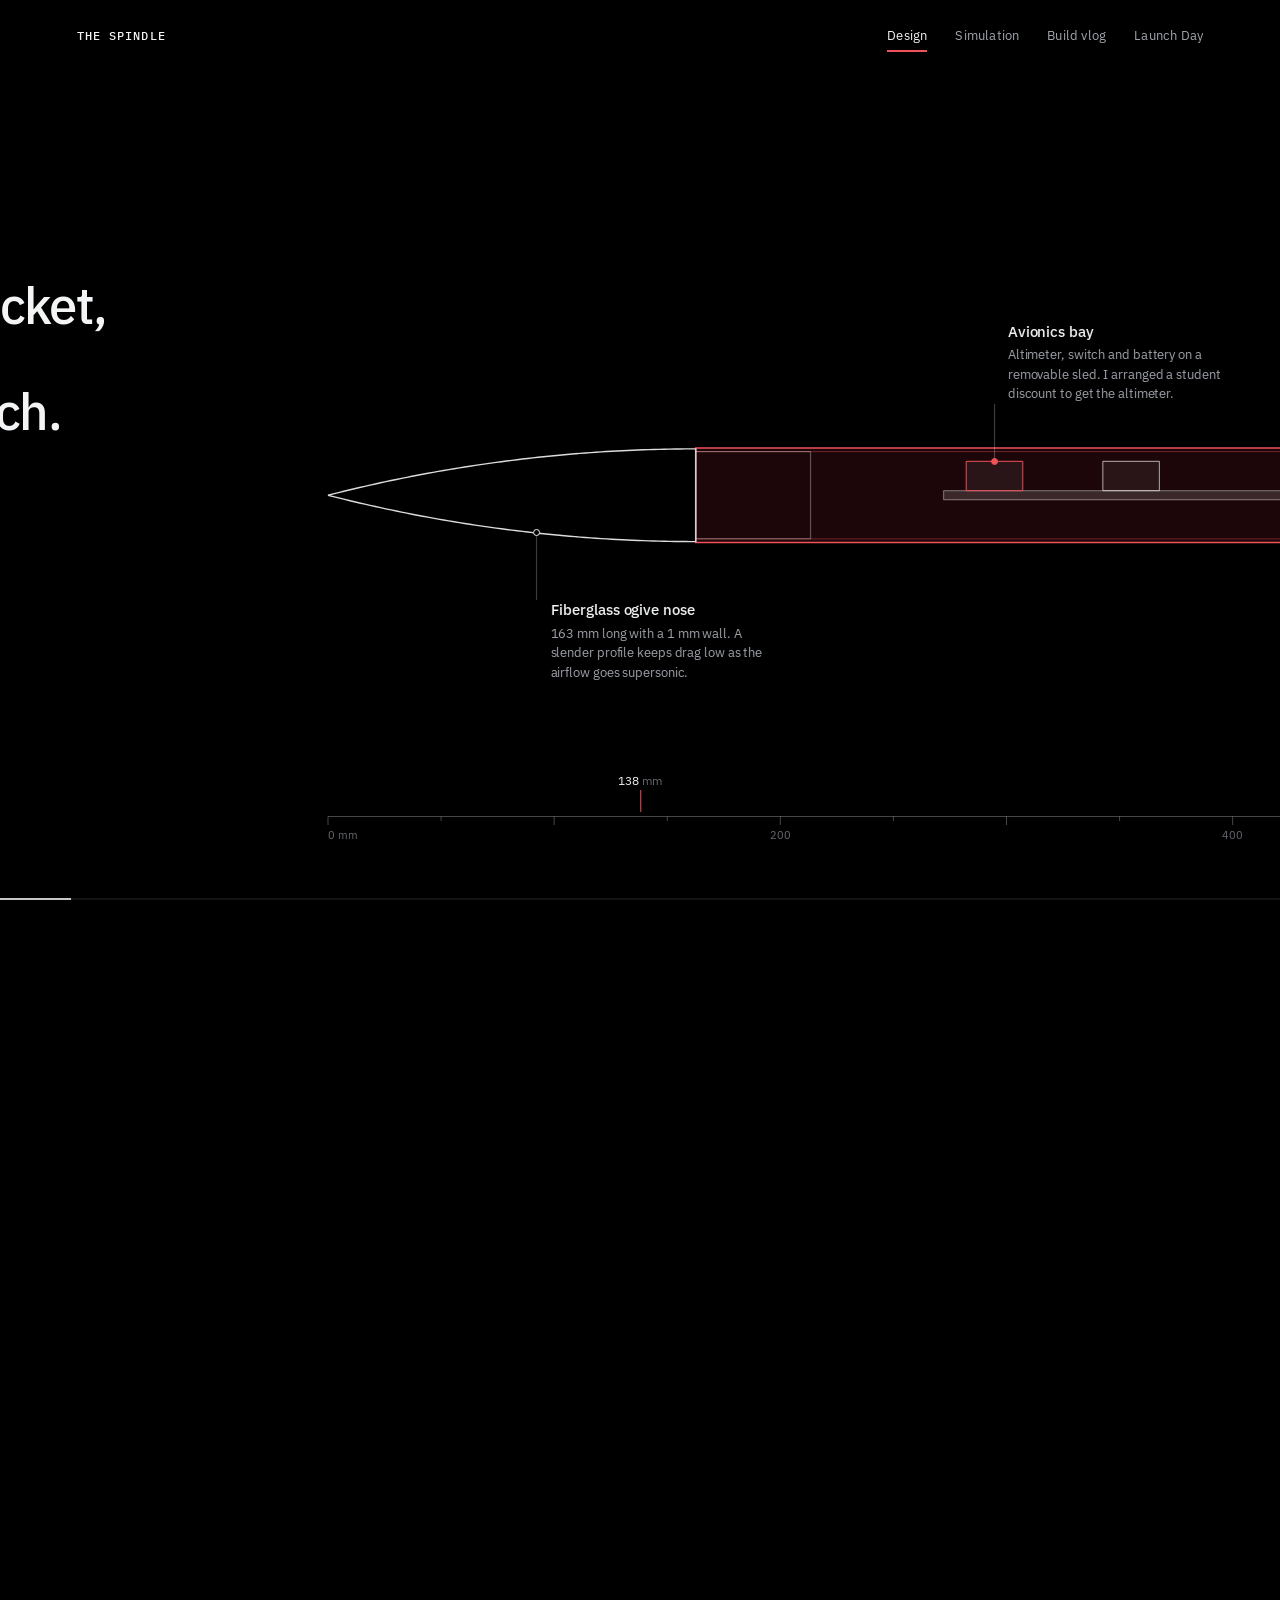
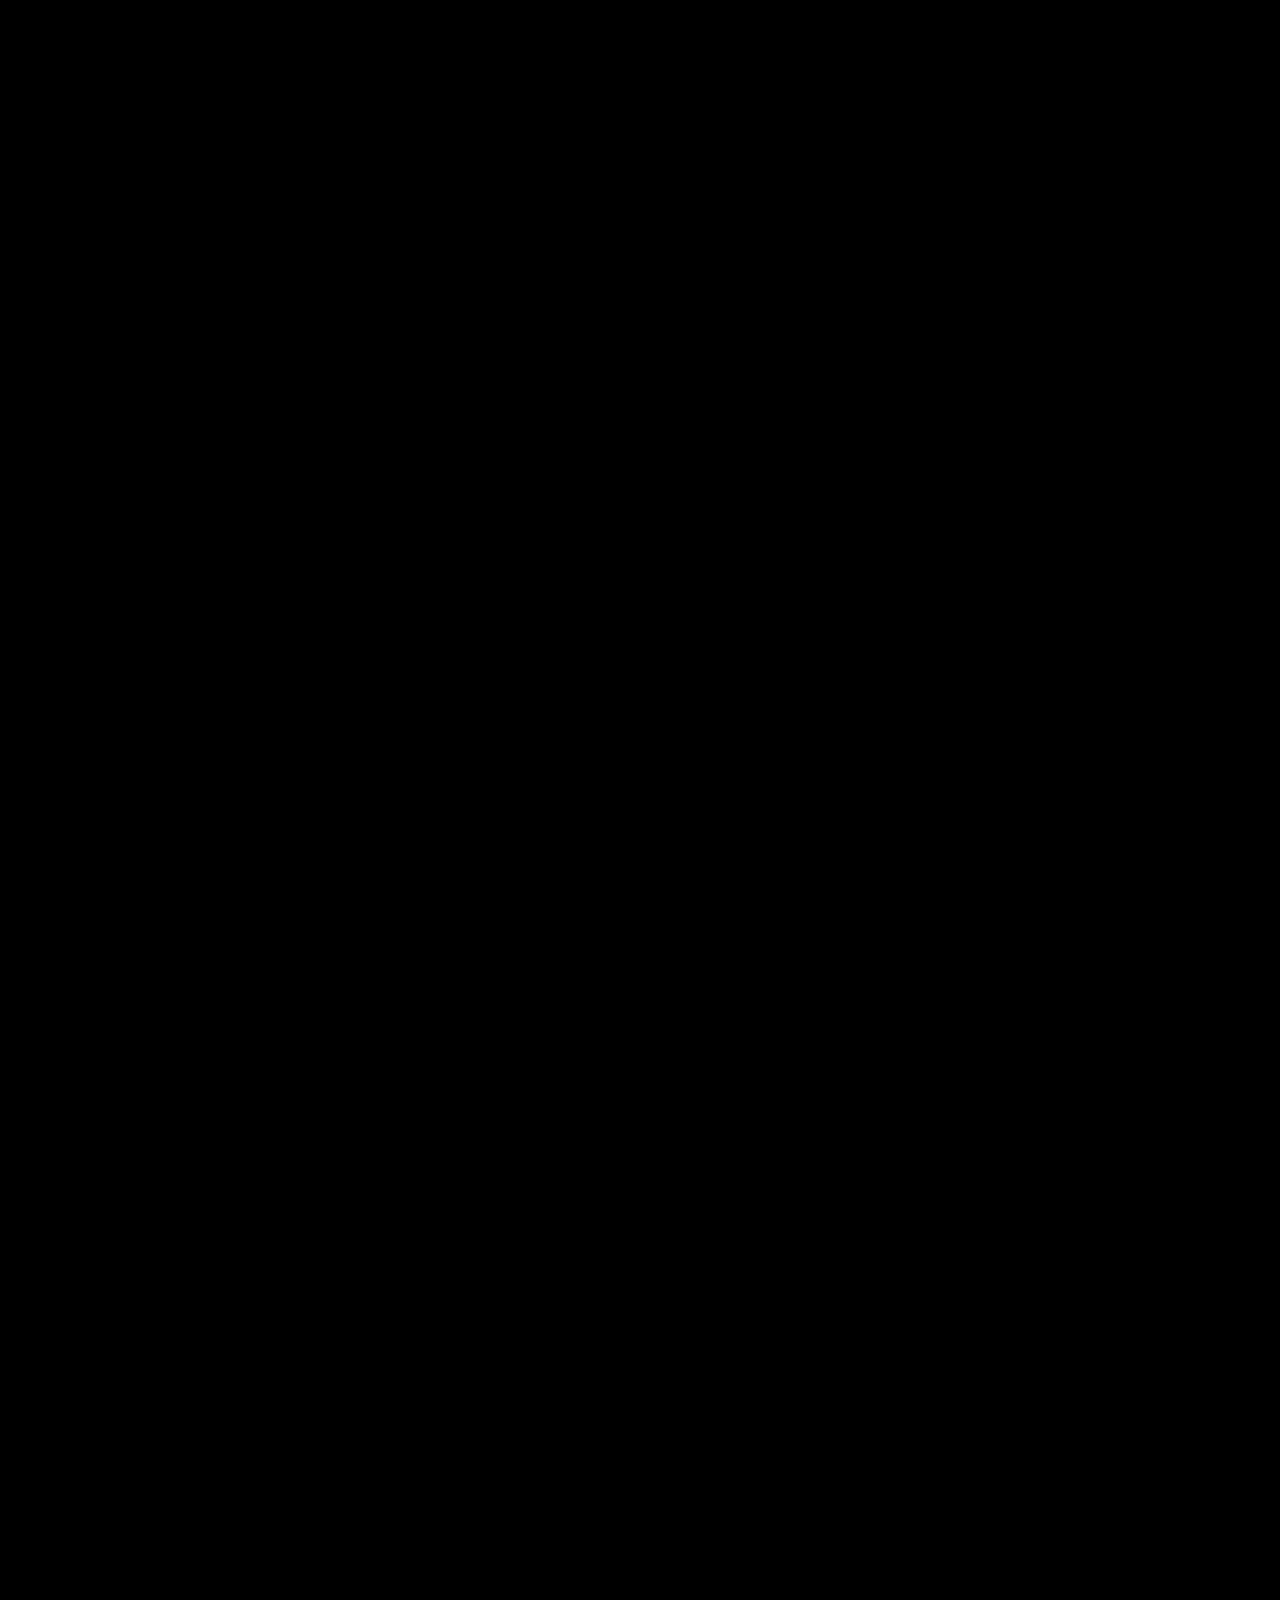
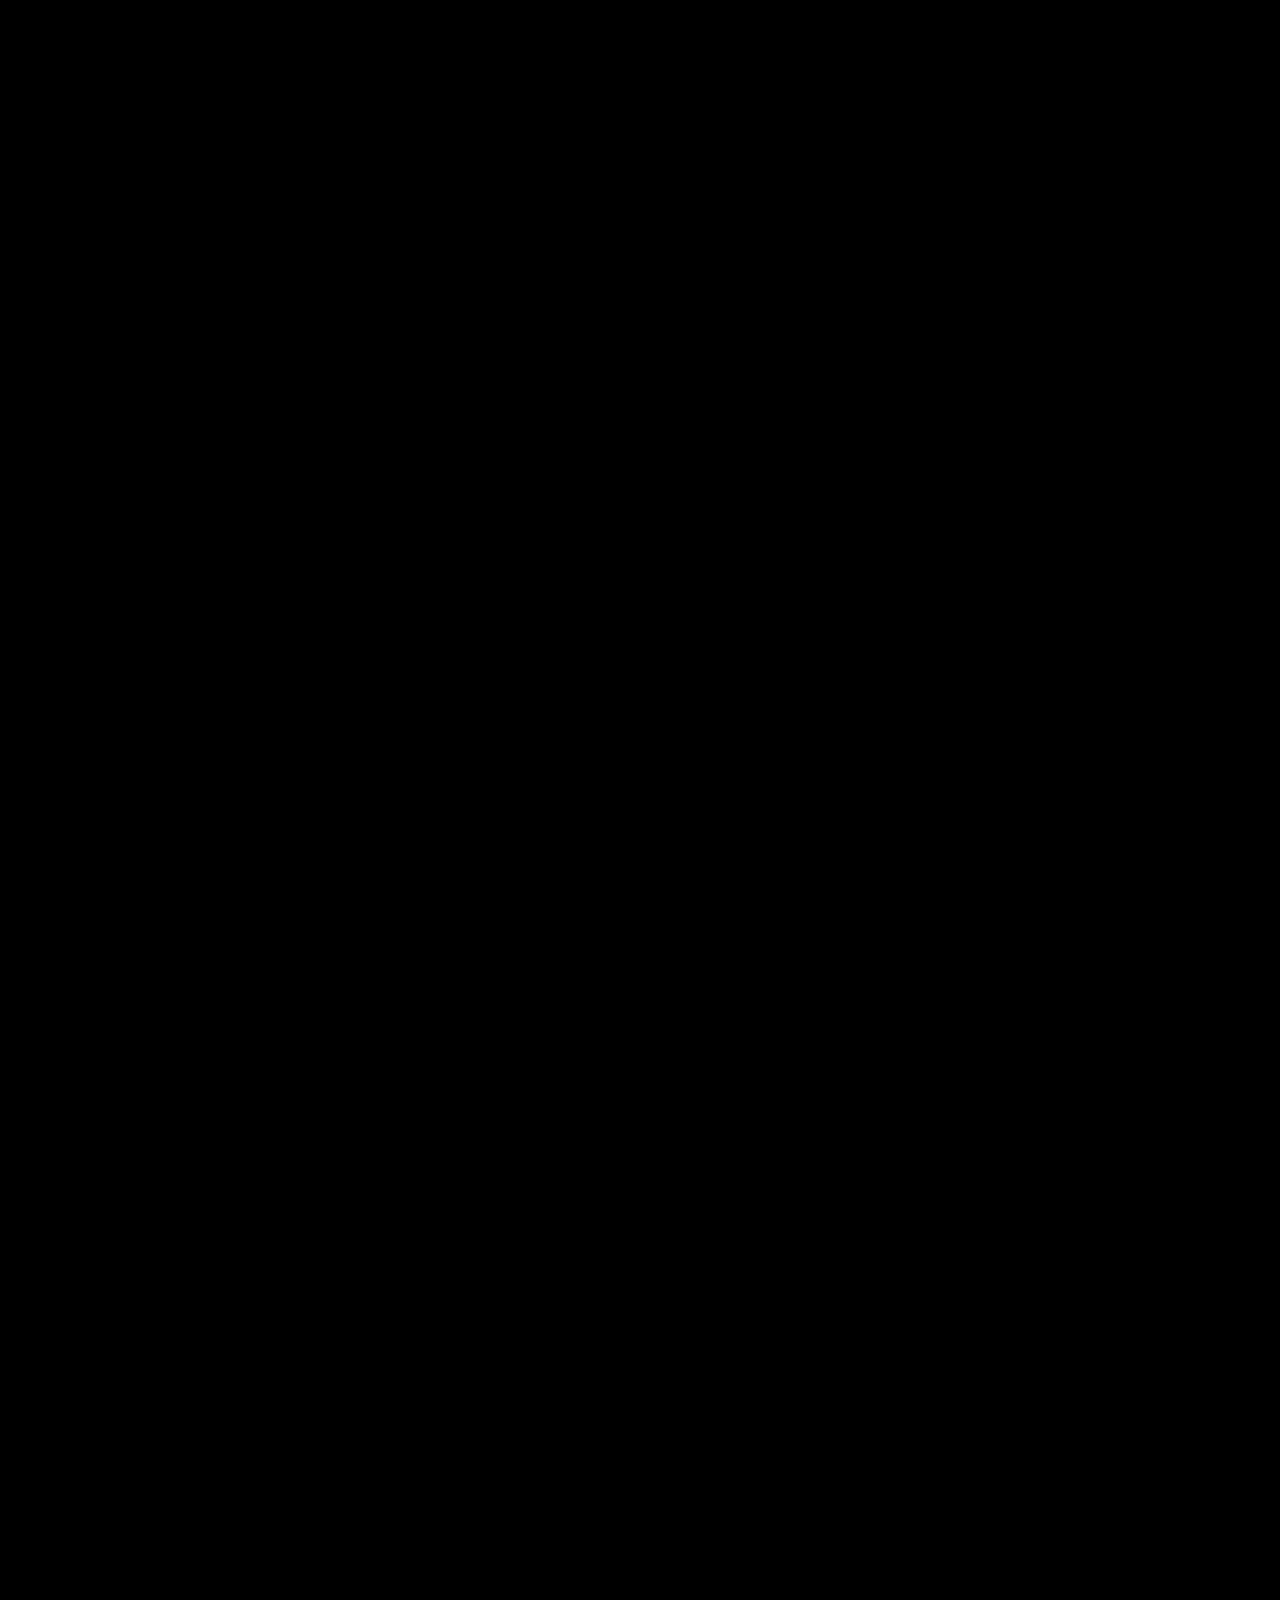
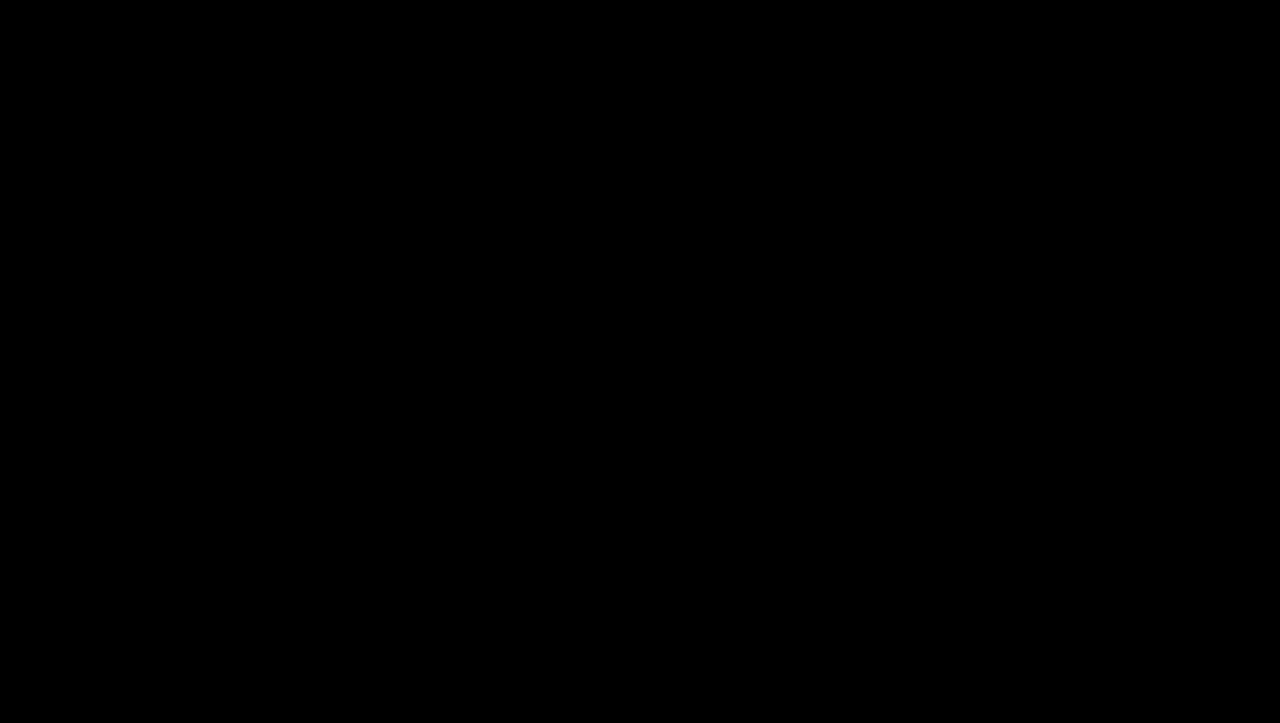
==== commit 41be9ade: "Add files via upload" ====
--- a/index.html
+++ b/index.html
@@ -108,7 +108,7 @@
 
         <div class="site-visual" role="img" aria-label="Proportionally accurate map showing the drive from Seattle through the Pacific Northwest to Brothers, Oregon">
           <div class="site-visual-head"><span>ROUTE &amp; LOCATION STUDY</span><span>SEATTLE → PNW → BROTHERS</span></div>
-                    <svg class="site-map" viewBox="0 0 880 540" preserveAspectRatio="xMidYMid meet" aria-hidden="true">
+                              <svg class="site-map" viewBox="0 0 880 540" preserveAspectRatio="xMidYMid meet" aria-hidden="true">
             <defs>
               <pattern id="map-grid" width="28" height="28" patternUnits="userSpaceOnUse">
                 <path d="M 28 0 L 0 0 0 28" fill="none" stroke="#8b969b" stroke-opacity=".11" stroke-width=".7"/>
@@ -132,33 +132,49 @@
             <rect class="map-grid" width="880" height="540" fill="url(#map-grid)"/>
             <rect width="880" height="540" fill="url(#map-glow)"/>
             
-            <!-- Continental US Overview & Proportionally Accurate Pacific Northwest -->
+            <!-- Exact Satellite View Matching US Outer Outline & State Grid -->
             <g class="us-layer">
-              <path class="us-outline" d="M110 115 L150 112 L195 105 L240 108 L285 110 L330 116 L375 122 L420 130 L465 140 L510 155 L550 170 L585 188 L610 205 L625 215 L620 230 L595 245 L580 265 L578 285 L585 310 L575 330 L555 342 L540 358 L520 368 L505 380 L490 375 L475 355 L460 335 L445 325 L430 315 L415 312 L395 322 L375 328 L355 325 L335 332 L315 328 L295 332 L275 335 L255 330 L235 325 L215 328 L195 322 L175 315 L160 300 L145 285 L135 270 L125 255 L115 240 L110 220 L105 200 L100 180 L98 160 L102 140 Z"/>
-              <path class="state-lines" d="M165 110 L168 245 M225 107 L228 260 M285 110 L288 285 M350 118 L348 310 M420 130 L415 312 M485 145 L475 355 M545 170 L520 368 M102 160 L168 165 L228 172 L288 178 L350 185 L420 195 L485 210 L545 235 M115 200 L168 205 L228 212 L288 220 L350 228 L420 238 L485 255"/>
-              
-              <!-- Scientifically Proportional & Topographically Accurate Washington State Outline -->
-              <path class="pnw-region-shape" d="M110 120 C112 116 125 113 145 112 L175 112 C185 112 188 116 186 122 C184 128 188 135 185 142 C180 152 178 160 182 168 C185 175 183 182 178 185 C172 188 170 195 174 202 L172 205 C155 204 135 203 115 202 C110 185 106 155 110 120 Z" fill="rgba(74,163,240,0.24)" stroke="#4aa3f0" stroke-width="1.8" stroke-linejoin="round"/>
-              
-              <!-- Scientifically Proportional & Topographically Accurate Oregon State Outline -->
-              <path class="pnw-region-shape" d="M115 205 C135 206 155 207 172 208 L174 212 C178 225 175 242 172 258 C168 274 165 285 155 292 L112 292 C108 272 105 240 115 205 Z" fill="rgba(74,163,240,0.20)" stroke="#4aa3f0" stroke-width="1.8" stroke-linejoin="round"/>
-              
-              <text class="map-label-small" x="112" y="150" fill="#4aa3f0">Washington</text>
-              <text class="map-label-small" x="112" y="250" fill="#4aa3f0">Oregon</text>
-              <text class="map-label" x="120" y="365">UNITED STATES</text>
-              <text class="map-sub-label" x="120" y="385">PROPORTIONAL CONTINENTAL VIEW</text>
-              
-              <!-- True Proportional Route on Continental Map -->
-              <path class="drive-route-us" d="M135 142 Q 142 180 148 235" fill="none" stroke="#f0515a" stroke-width="2" stroke-dasharray="4 3"/>
-              
-              <!-- Seattle Marker -->
-              <circle class="locator-dot" cx="135" cy="142" r="4"/>
-              <text class="map-label-small" x="143" y="139" fill="#4aa3f0">Seattle</text>
-
-              <!-- Brothers Marker -->
-              <circle class="locator-halo" cx="148" cy="235" r="18"/>
-              <circle class="locator-dot" cx="148" cy="235" r="4.2"/>
-              <text class="map-label-small" x="157" y="239" fill="#f0515a">Brothers</text>
+              <!-- Continental US Landmass matching satellite projection -->
+              <path class="us-outline" d="M125 125 L135 125 L145 128 L155 128 L230 135 L320 142 L410 148 L465 142 L520 128 L570 125 L600 138 L620 160 L640 180 L660 175 L675 190 L670 215 L660 235 L685 240 L695 260 L680 290 L650 320 L645 380 L635 410 L620 415 L610 375 L595 345 L560 340 L520 355 L460 365 L440 375 L430 405 L415 410 L385 385 L350 350 L310 335 L275 330 L250 345 L225 335 L200 310 L180 290 L160 260 L145 220 L135 180 L125 150 Z" fill="#0e1315" stroke="#485356" stroke-width="1.5" stroke-linejoin="round"/>
+              
+              <!-- State Border Grid matching satellite overlay -->
+              <path class="state-lines" d="
+                M135 125 L138 185 L140 245
+                M135 185 L190 190
+                M138 245 L195 250
+                M190 130 L195 250 L198 310
+                M250 135 L255 330
+                M310 140 L315 335
+                M370 145 L372 345
+                M430 145 L430 365
+                M490 142 L488 360
+                M550 130 L545 340
+                M140 245 L255 255 L372 265 L490 270 L600 275
+                M198 310 L315 320 L430 330 L550 335
+              " fill="none" stroke="#455053" stroke-width="0.8" stroke-dasharray="2 2" stroke-opacity="0.8"/>
+              
+              <!-- Highlighted Washington & Oregon Region (Satellite Accurate) -->
+              <!-- Washington State -->
+              <path class="pnw-region-shape" d="M127 125 L190 130 L187 188 L138 185 C132 180 130 160 126 142 Z" fill="rgba(74,163,240,0.18)" stroke="#4aa3f0" stroke-width="1.5" stroke-linejoin="round"/>
+              <!-- Oregon State -->
+              <path class="pnw-region-shape" d="M138 185 L187 188 L185 248 L140 245 C136 225 135 205 138 185 Z" fill="rgba(74,163,240,0.22)" stroke="#4aa3f0" stroke-width="1.5" stroke-linejoin="round"/>
+              
+              <text class="map-label-small" x="132" y="158" fill="#4aa3f0" font-size="7">WA</text>
+              <text class="map-label-small" x="134" y="218" fill="#4aa3f0" font-size="7">OR</text>
+              <text class="map-label" x="310" y="240" fill="#6a7679" font-size="14" font-weight="600" letter-spacing="3">UNITED STATES</text>
+              
+              <!-- Red Drop Pin matched precisely to Brothers, Oregon position in satellite view -->
+              <g class="satellite-pin" transform="translate(156, 212)">
+                <!-- Pin shadow/glow -->
+                <ellipse cx="0" cy="10" rx="8" ry="3" fill="#000" opacity="0.5"/>
+                <circle cx="0" cy="-4" r="14" fill="#f0515a" opacity="0.25"/>
+                <!-- Classic Drop Pin Body -->
+                <path d="M 0 -18 C -7 -18 -12 -13 -12 -6 C -12 3 0 10 0 10 C 0 10 12 3 12 -6 C 12 -13 7 -18 0 -18 Z" fill="#f0515a" stroke="#ffffff" stroke-width="1.2"/>
+                <!-- Inner Dot -->
+                <circle cx="0" cy="-7" r="4" fill="#ffffff"/>
+              </g>
+
+              <text class="map-label-small" x="174" y="210" fill="#f0515a" font-weight="600">Brothers, OR</text>
             </g>
 
             <!-- Zoom Detail: Pacific Northwest & Detailed Proportional Drive Route (Seattle -> Portland -> Bend -> Brothers) -->
@@ -166,7 +182,7 @@
               <rect x="300" y="84" width="555" height="390" rx="7" fill="url(#local-wash)" stroke="#6d777b" stroke-opacity=".72"/>
               <rect x="300" y="84" width="555" height="390" fill="url(#map-grid)" opacity=".72"/>
               
-              <!-- Topo / Relief contour lines -->
+              <!-- Topo / Relief contour lines matching Cascade Range satellite elevation -->
               <g class="topo-lines" fill="none">
                 <path d="M310 110 C360 105 410 120 460 140 S560 180 610 150 S710 100 770 130 S830 180 870 150"/>
                 <path d="M310 140 C360 135 410 150 460 170 S560 210 610 180 S710 130 770 160 S830 210 870 180"/>
@@ -175,10 +191,8 @@
                 <path d="M310 230 C360 225 410 240 460 260 S560 300 610 270 S710 220 770 250 S830 300 870 270"/>
               </g>
 
-              <!-- Scientifically Proportional Regional Washington State Boundary (Zoom View) -->
+              <!-- Regional Boundaries (WA & OR Detail) -->
               <path class="regional-boundary" d="M315 95 L590 95 L585 245 C520 245 425 242 320 240 Z" fill="rgba(74,163,240,0.06)" stroke="#4aa3f0" stroke-width="1.2" stroke-dasharray="3 3"/>
-              
-              <!-- Scientifically Proportional Regional Oregon State Boundary (Zoom View) -->
               <path class="regional-boundary" d="M320 243 C425 245 520 248 585 248 L580 440 L330 440 Z" fill="rgba(74,163,240,0.04)" stroke="#4aa3f0" stroke-width="1.2" stroke-dasharray="3 3"/>
 
               <!-- Columbia River Border between WA and OR -->
@@ -209,7 +223,7 @@
               </g>
               <path class="detail-pin-stem" d="M535 379 L535 392 L550 392"/>
             </g>
-            <text class="map-footer" x="850" y="510" text-anchor="end">PROPORTIONAL SCHEMATIC ROUTE VIEW / NOT FOR NAVIGATION</text>
+            <text class="map-footer" x="850" y="510" text-anchor="end">SATELLITE PROJECTION VIEW / GOOGLE EARTH BASE</text>
           </svg>
           <div class="site-visual-foot"><span><i></i> DRIVE: SEATTLE → BROTHERS</span><span>OROC ROCKETOBER</span></div>
         </div>
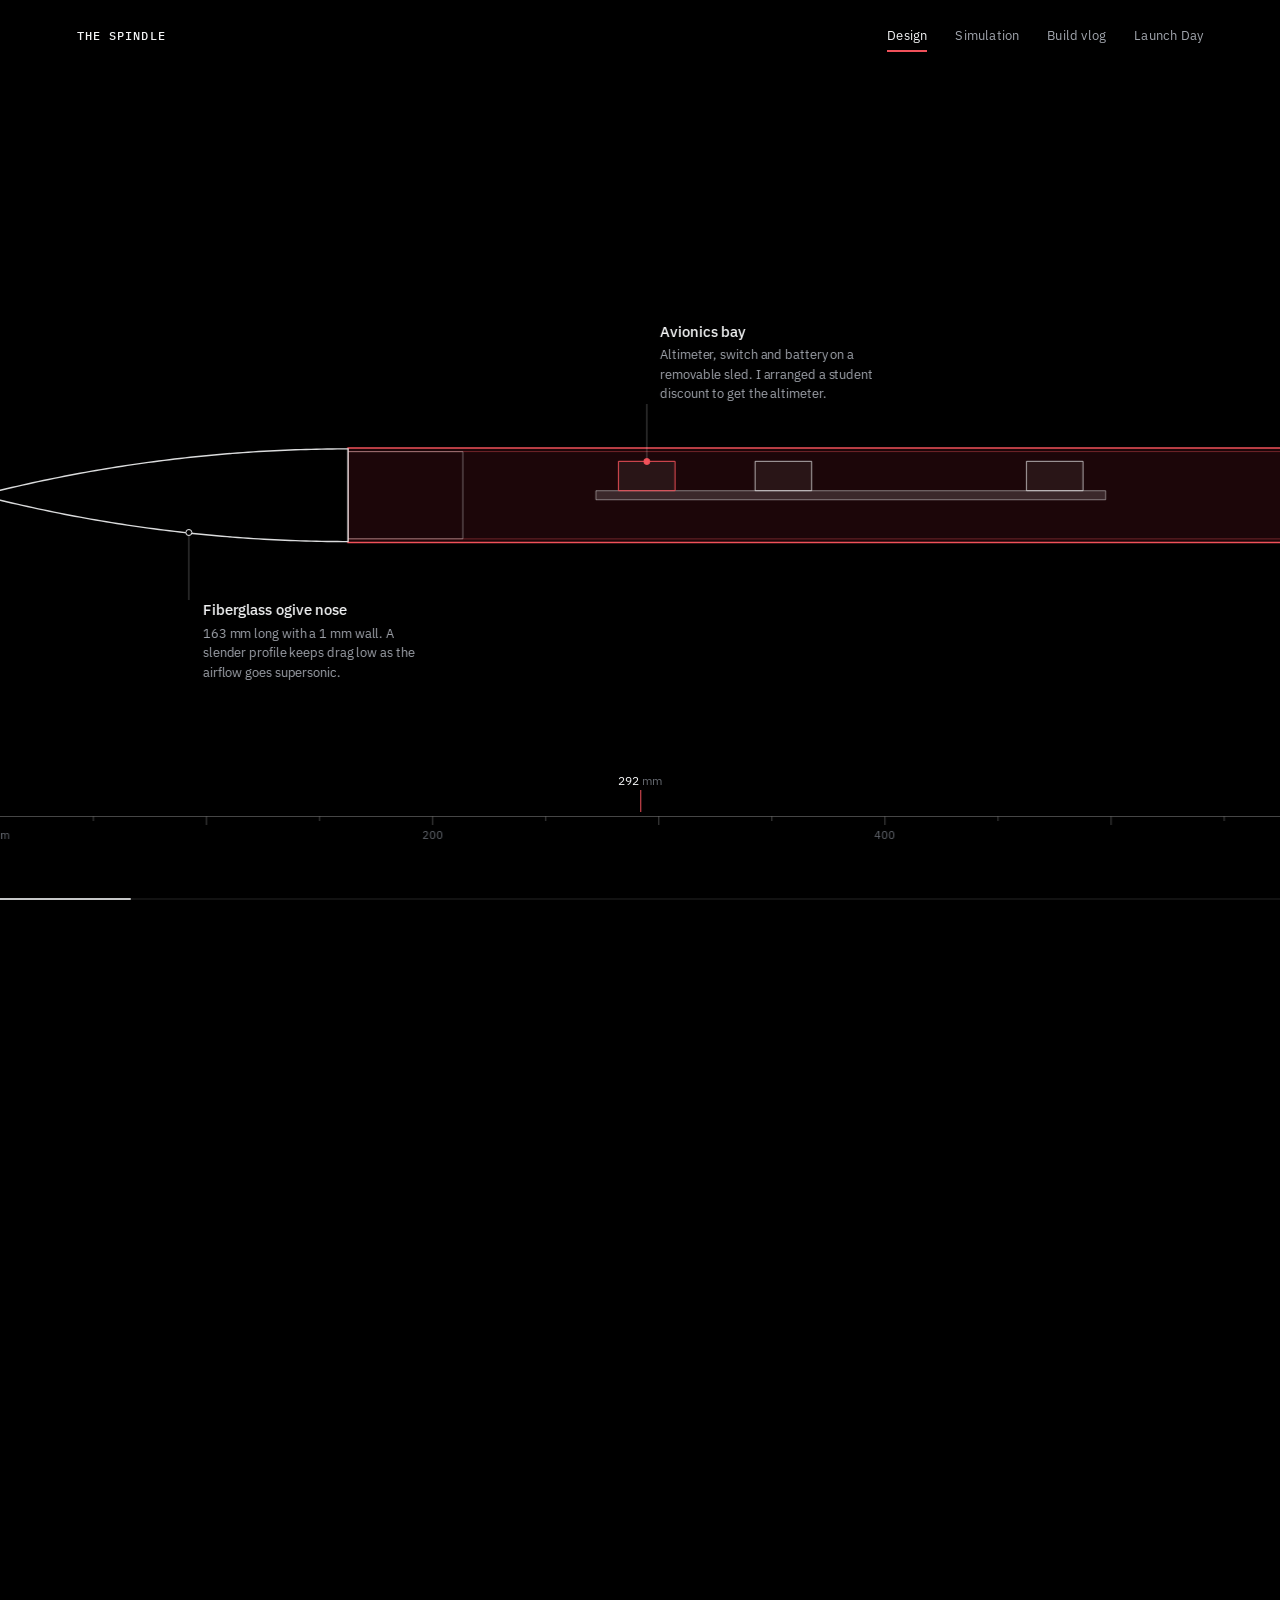
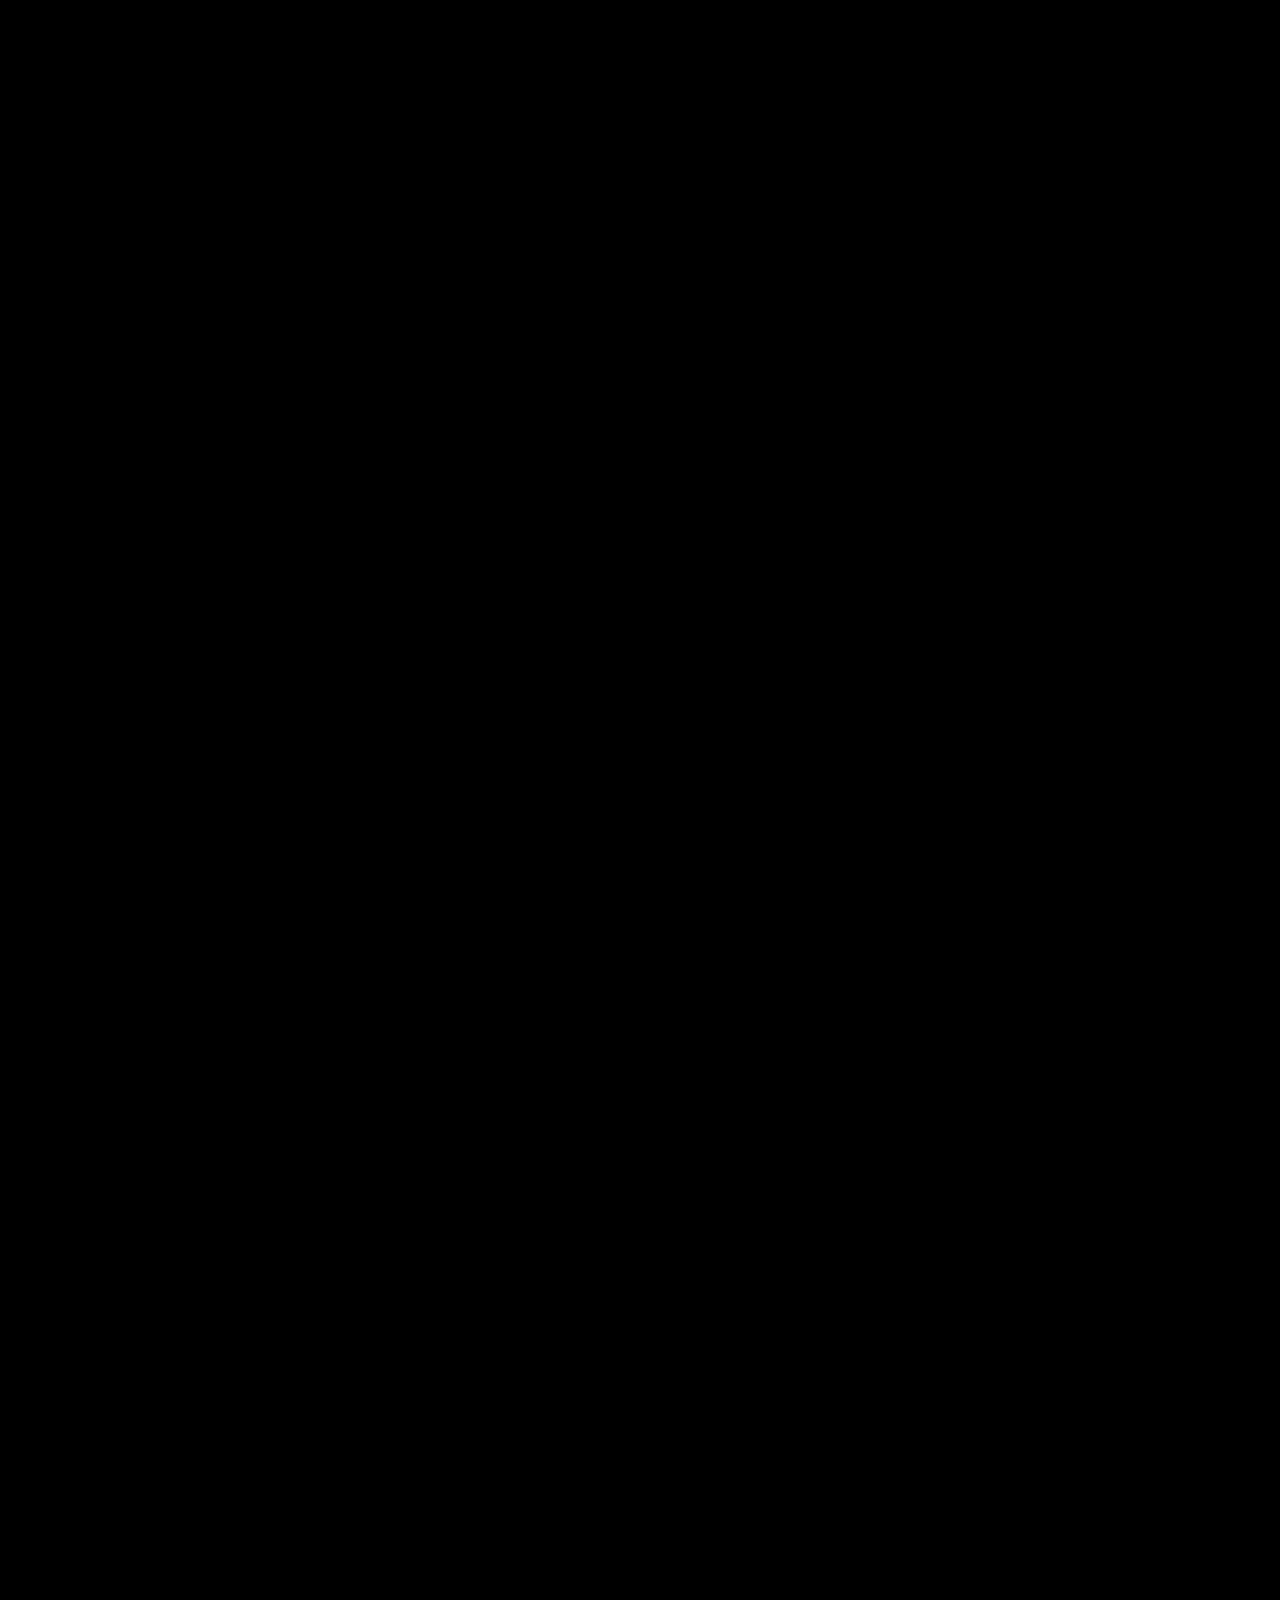
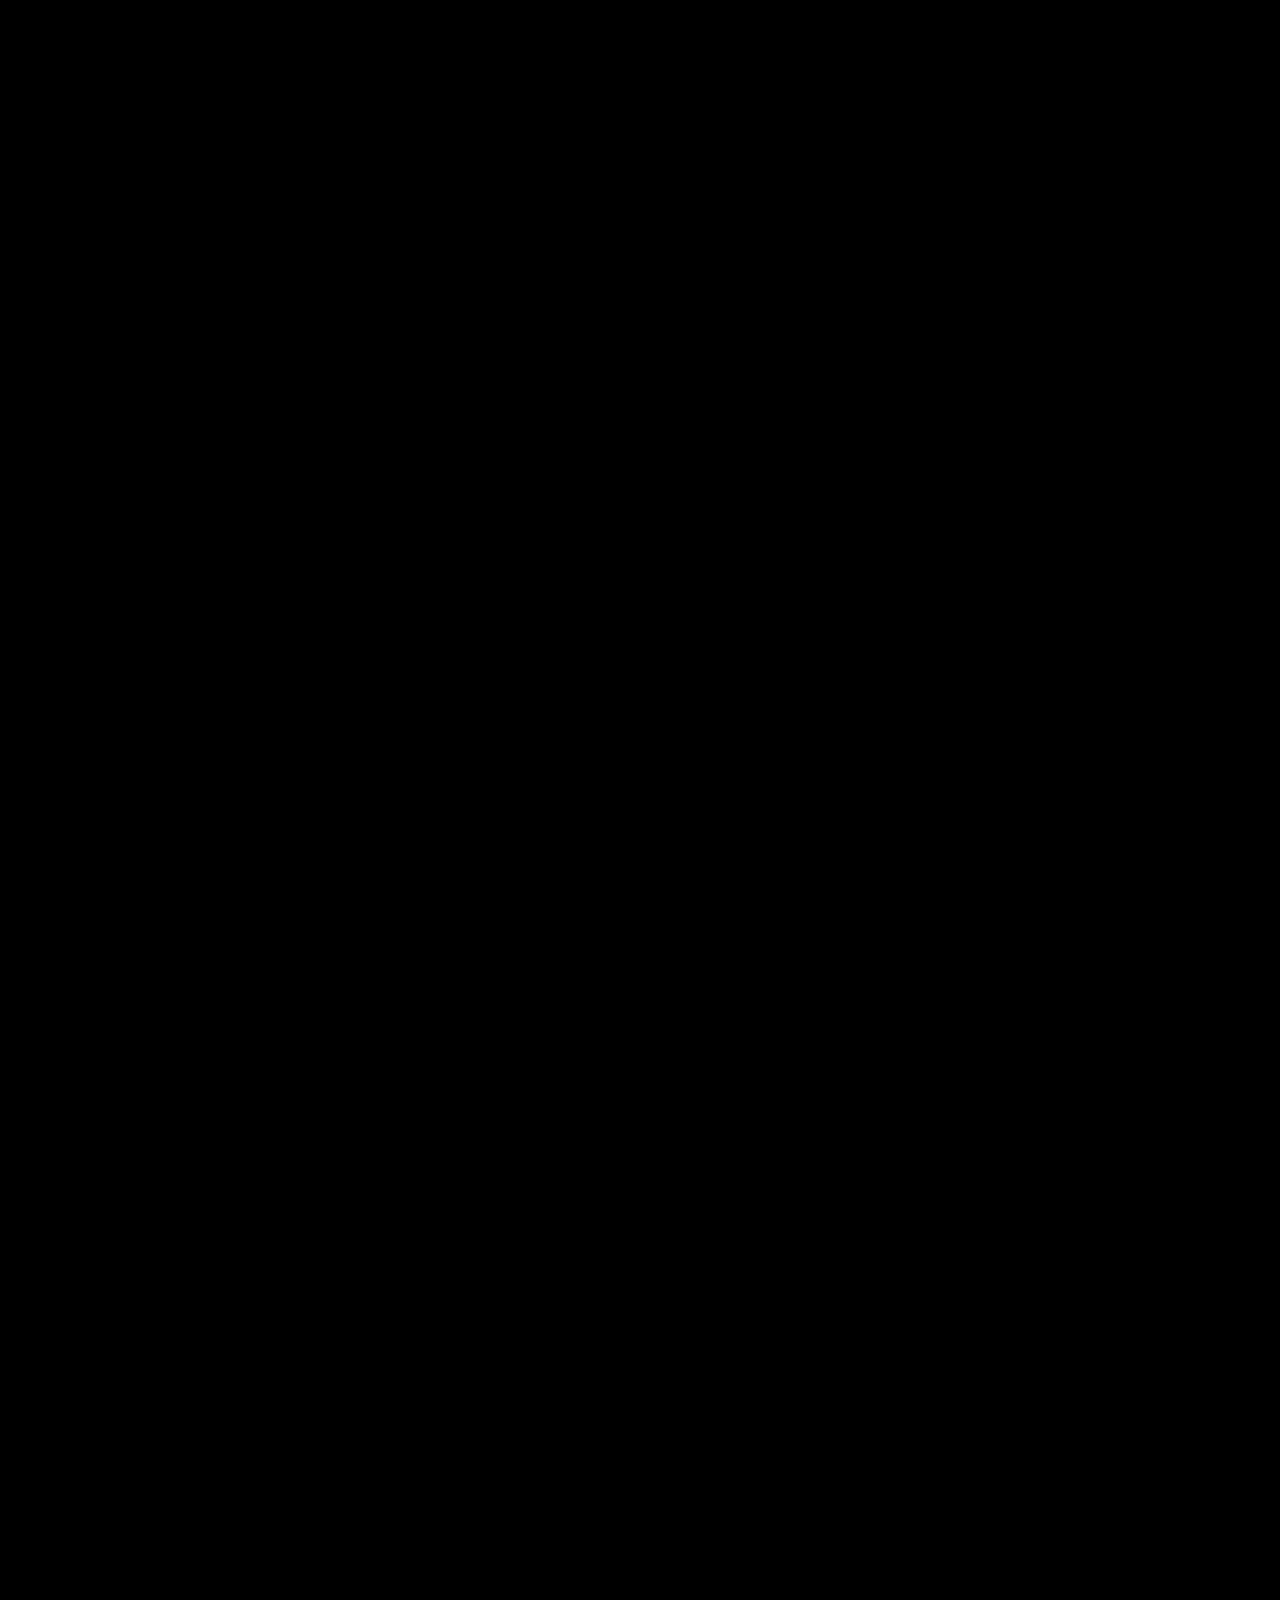
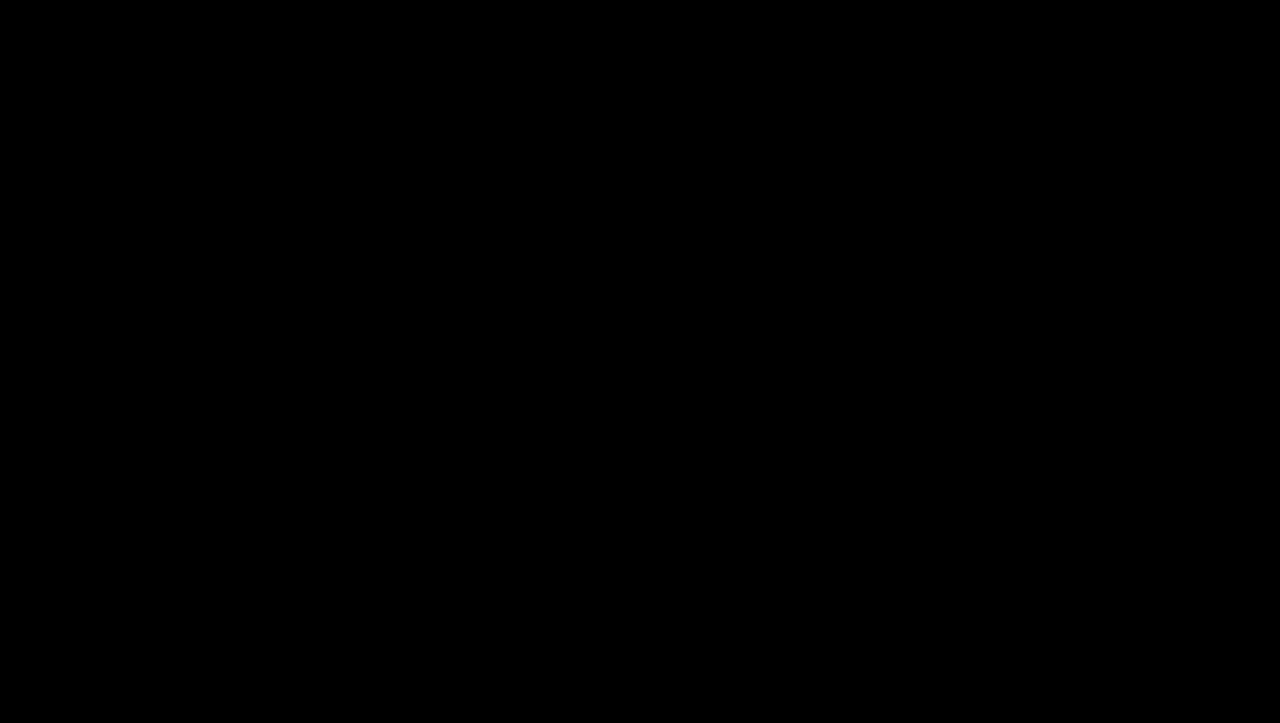
==== commit 28c85bf7: "Update index.html" ====
--- a/index.html
+++ b/index.html
@@ -89,9 +89,9 @@
       <section class="launch-day-section" id="launch-day" data-name="launch-day" aria-labelledby="launch-day-title">
         <div class="launch-day-copy">
           <p class="eyebrow">Launch Day / OROC Rocketober</p>
-          <h2 id="launch-day-title">Seattle to<br>Brothers, Oregon.</h2>
+          <h2 id="launch-day-title">Launch<br>Day</h2>
           <p class="launch-day-event">High Desert Flight Operation</p>
-          <p class="launch-day-deck">Tracing the proportionally accurate route from Seattle through the Pacific Northwest down to Brothers, paired with recorded flight performance.</p>
+          <p class="launch-day-deck">The maiden flight of the Spindle was at OROC's Rocketober launch at Brother's Oregon. October 2026</p>
           
           <div class="launch-stats-box">
             <h3>Flight Performance</h3>
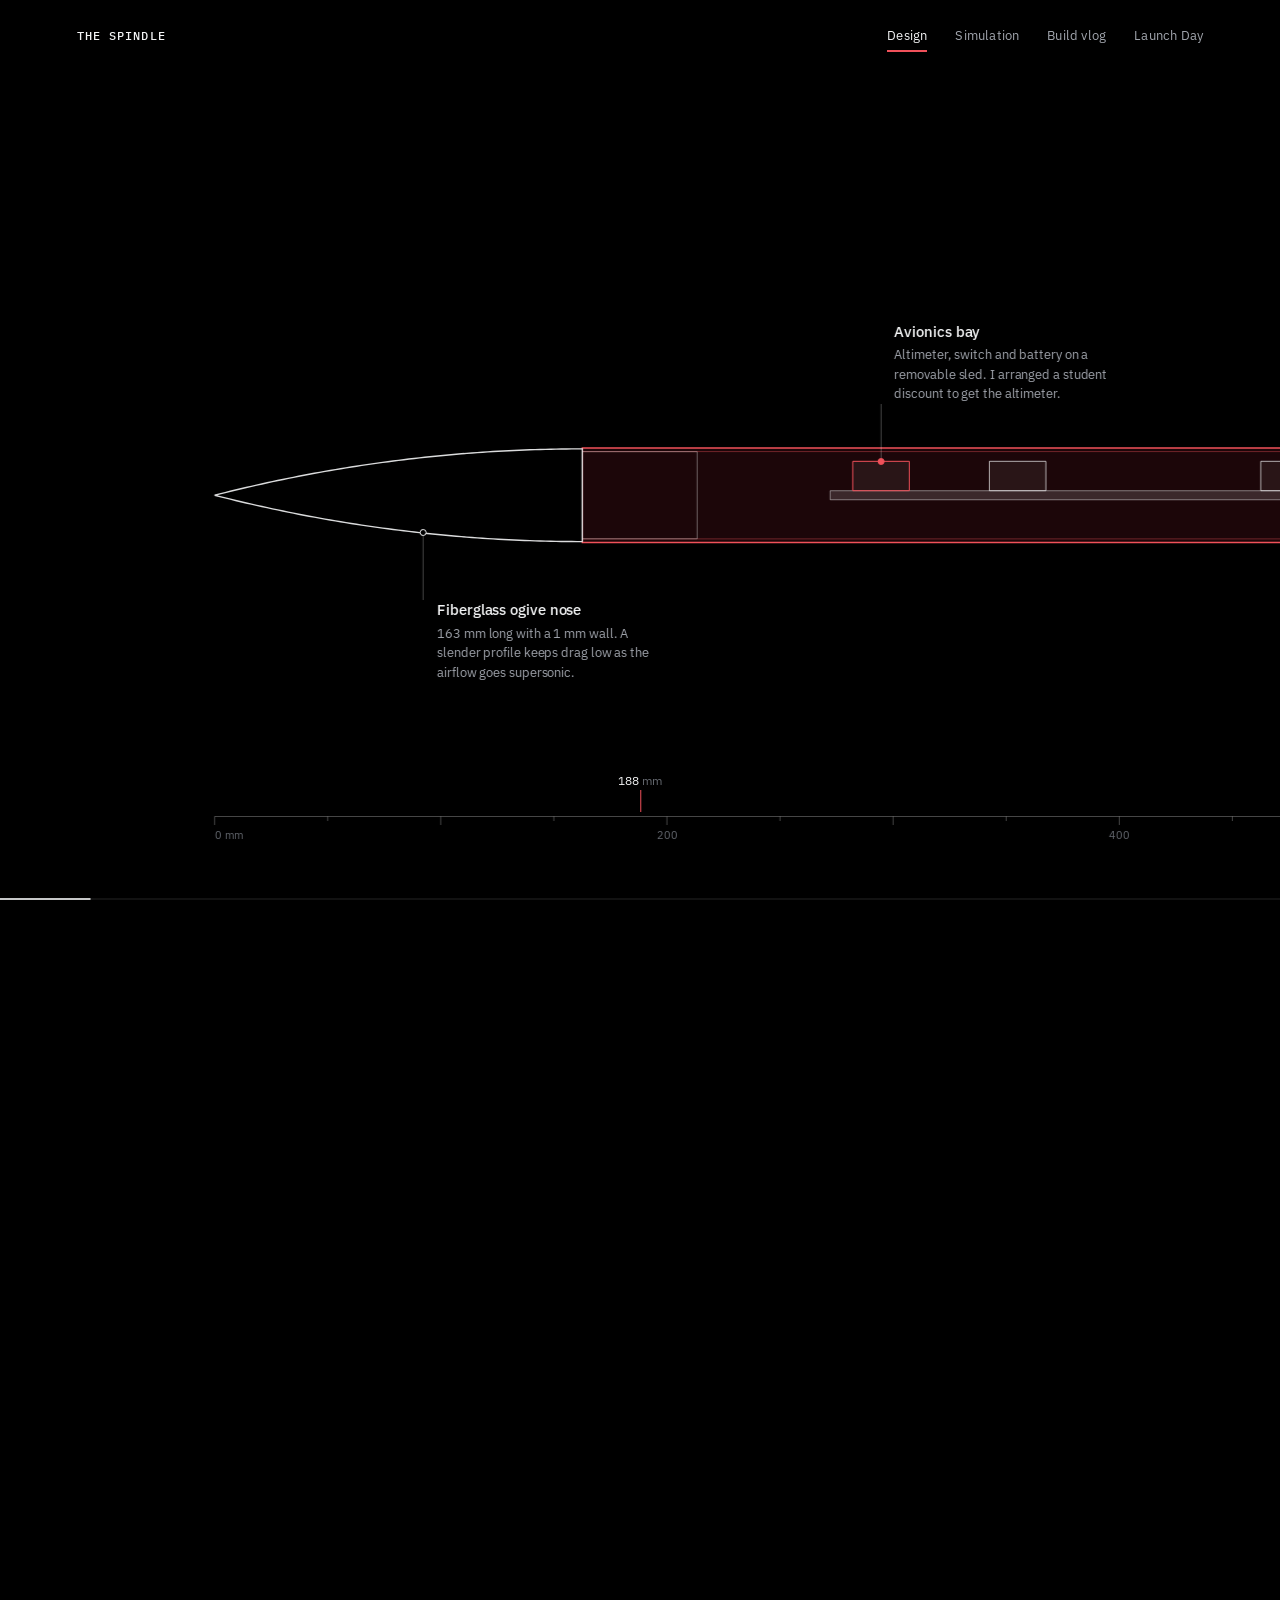
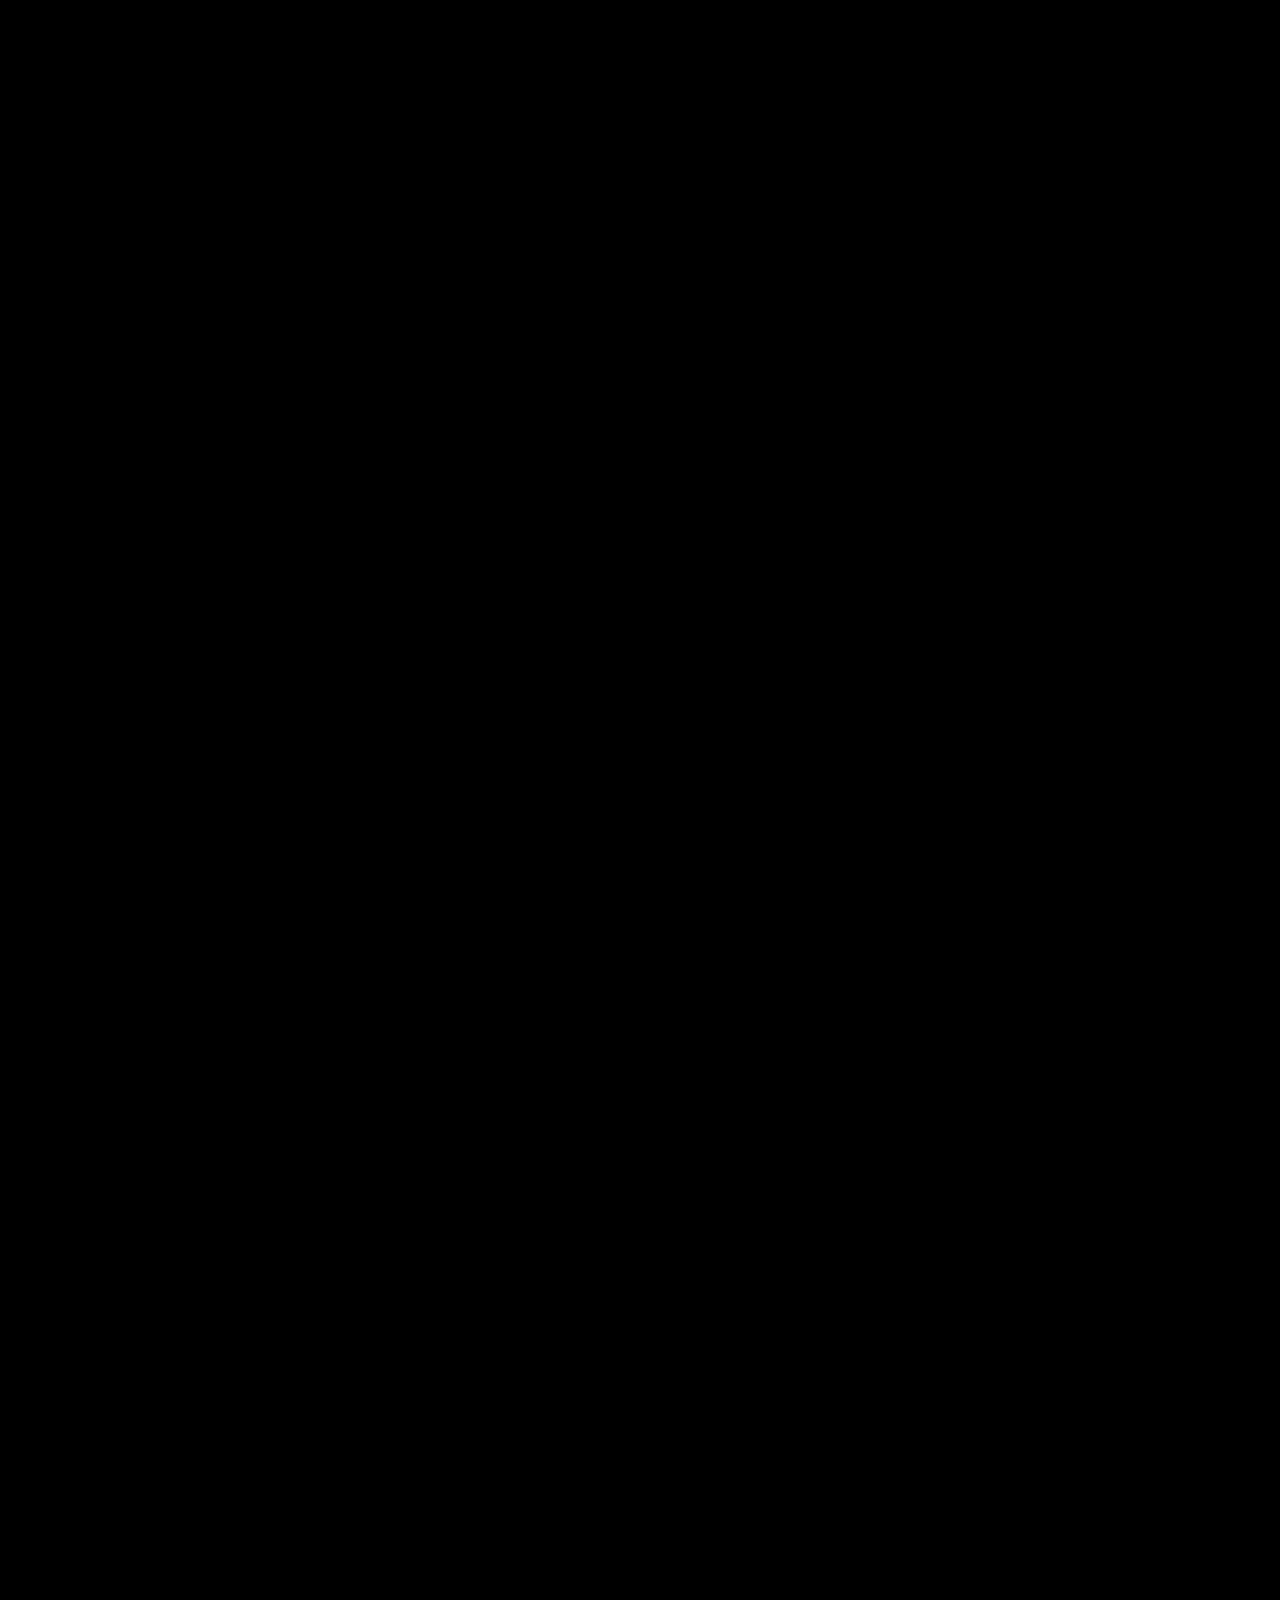
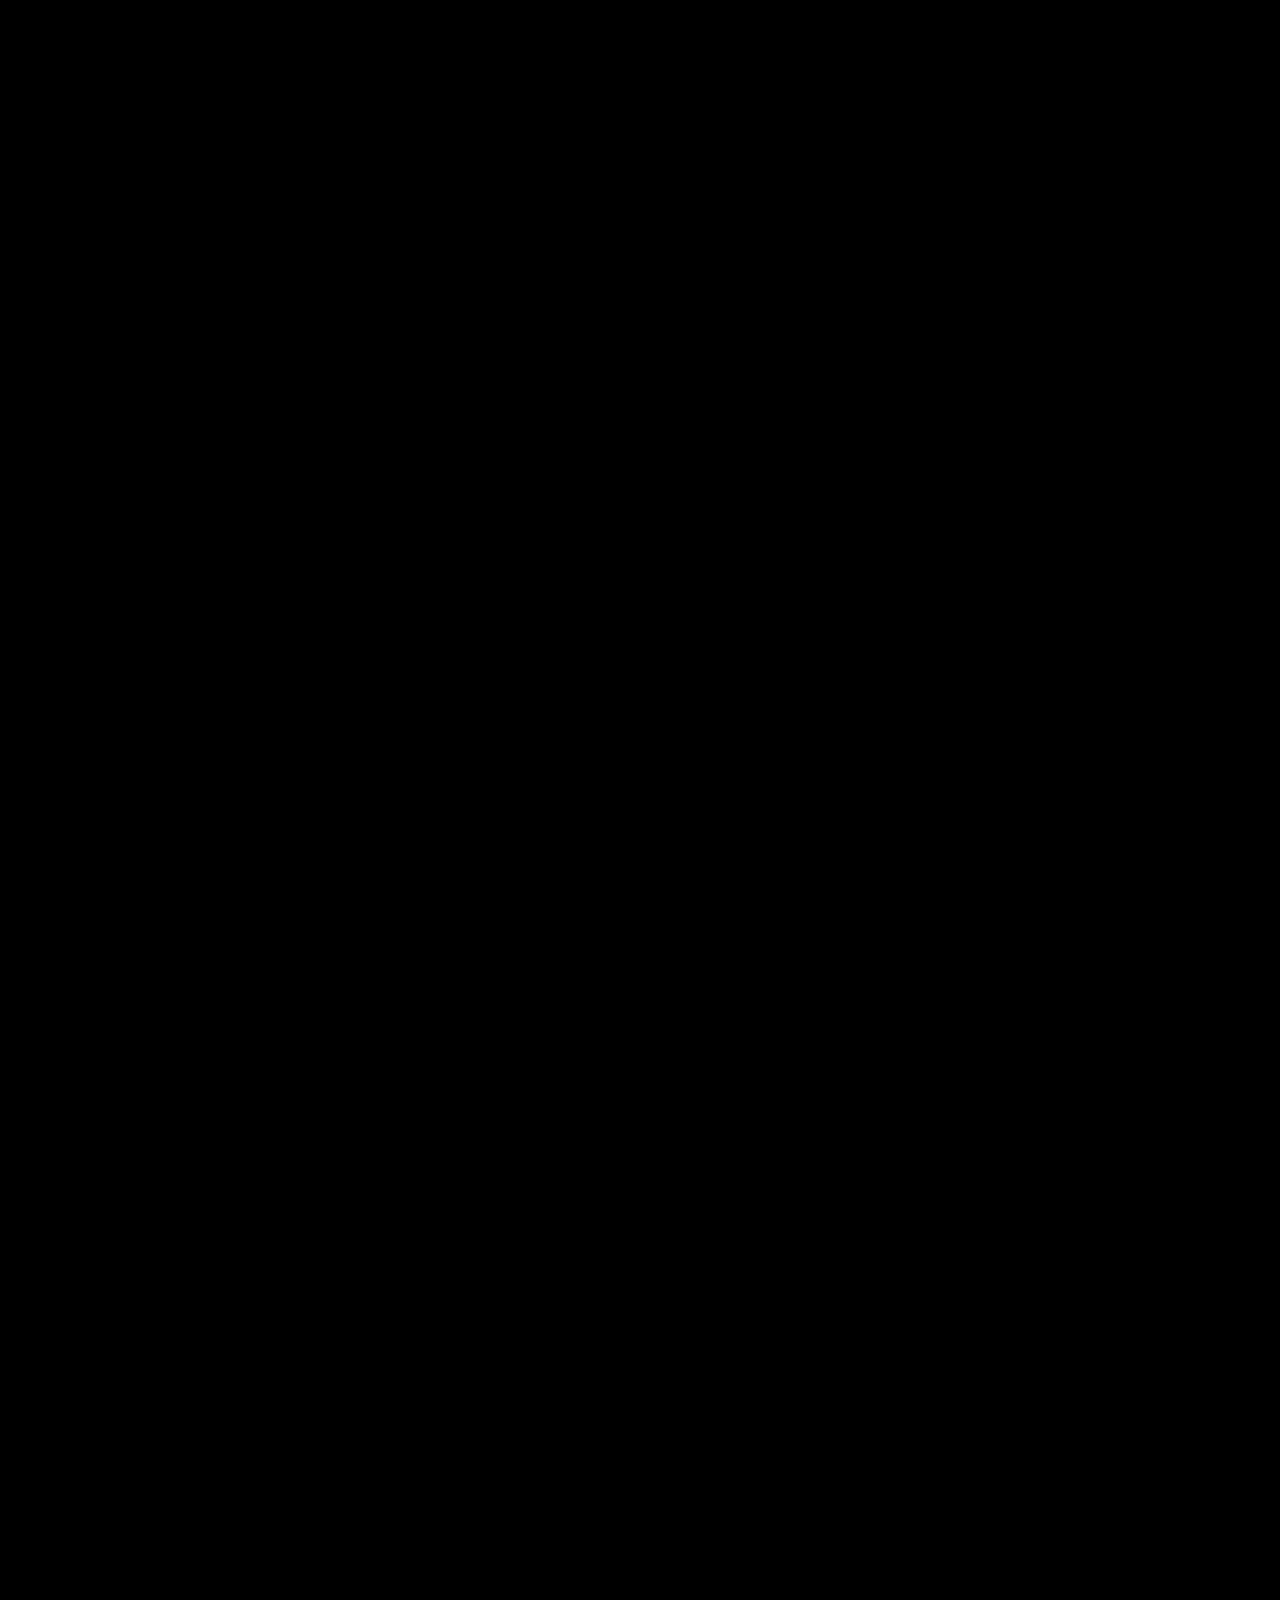
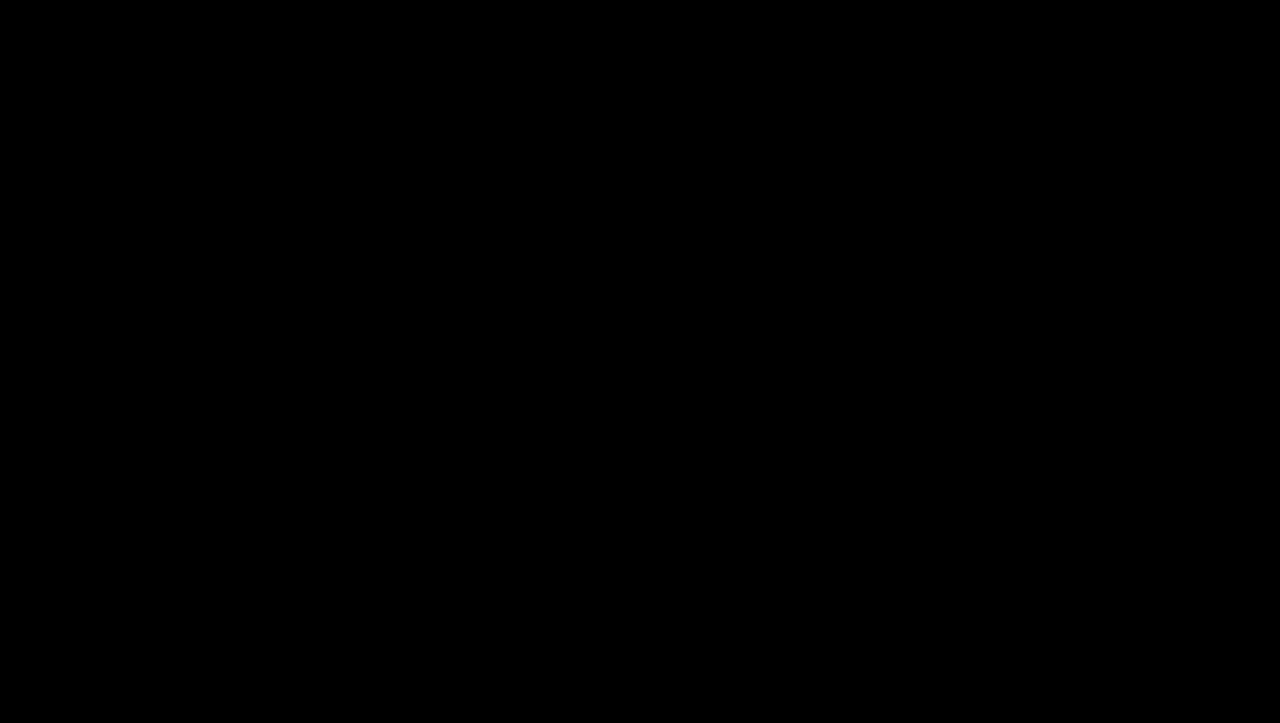
==== commit d8f807fd: "Add files via upload" ====
--- a/index.html
+++ b/index.html
@@ -108,122 +108,101 @@
 
         <div class="site-visual" role="img" aria-label="Proportionally accurate map showing the drive from Seattle through the Pacific Northwest to Brothers, Oregon">
           <div class="site-visual-head"><span>ROUTE &amp; LOCATION STUDY</span><span>SEATTLE → PNW → BROTHERS</span></div>
-                              <svg class="site-map" viewBox="0 0 880 540" preserveAspectRatio="xMidYMid meet" aria-hidden="true">
+          <svg class="site-map" viewBox="0 0 880 540" preserveAspectRatio="xMidYMid meet" aria-hidden="true">
             <defs>
               <pattern id="map-grid" width="28" height="28" patternUnits="userSpaceOnUse">
                 <path d="M 28 0 L 0 0 0 28" fill="none" stroke="#8b969b" stroke-opacity=".11" stroke-width=".7"/>
               </pattern>
-              <linearGradient id="local-wash" x1="0" y1="0" x2="1" y2="1">
-                <stop offset="0" stop-color="#172123"/>
-                <stop offset=".55" stop-color="#11191a"/>
-                <stop offset="1" stop-color="#090c0d"/>
+              <linearGradient id="pnw-wash" x1="0" y1="0" x2="1" y2="1">
+                <stop offset="0" stop-color="#121a1c"/>
+                <stop offset=".5" stop-color="#0b1113"/>
+                <stop offset="1" stop-color="#06090a"/>
               </linearGradient>
-              <radialGradient id="map-glow" cx="52%" cy="45%" r="65%">
-                <stop offset="0" stop-color="#f0515a" stop-opacity=".14"/>
+              <radialGradient id="map-glow" cx="50%" cy="48%" r="65%">
+                <stop offset="0" stop-color="#f0515a" stop-opacity=".16"/>
                 <stop offset="1" stop-color="#f0515a" stop-opacity="0"/>
               </radialGradient>
               <filter id="pin-glow" x="-200%" y="-200%" width="500%" height="500%">
-                <feGaussianBlur stdDeviation="5" result="blur"/>
+                <feGaussianBlur stdDeviation="6" result="blur"/>
                 <feMerge><feMergeNode in="blur"/><feMergeNode in="SourceGraphic"/></feMerge>
               </filter>
-              <clipPath id="detail-clip"><rect x="300" y="84" width="555" height="390" rx="7"/></clipPath>
             </defs>
-            <rect width="880" height="540" fill="#030404"/>
+
+            <rect width="880" height="540" fill="url(#pnw-wash)"/>
             <rect class="map-grid" width="880" height="540" fill="url(#map-grid)"/>
             <rect width="880" height="540" fill="url(#map-glow)"/>
-            
-            <!-- Exact Satellite View Matching US Outer Outline & State Grid -->
-            <g class="us-layer">
-              <!-- Continental US Landmass matching satellite projection -->
-              <path class="us-outline" d="M125 125 L135 125 L145 128 L155 128 L230 135 L320 142 L410 148 L465 142 L520 128 L570 125 L600 138 L620 160 L640 180 L660 175 L675 190 L670 215 L660 235 L685 240 L695 260 L680 290 L650 320 L645 380 L635 410 L620 415 L610 375 L595 345 L560 340 L520 355 L460 365 L440 375 L430 405 L415 410 L385 385 L350 350 L310 335 L275 330 L250 345 L225 335 L200 310 L180 290 L160 260 L145 220 L135 180 L125 150 Z" fill="#0e1315" stroke="#485356" stroke-width="1.5" stroke-linejoin="round"/>
-              
-              <!-- State Border Grid matching satellite overlay -->
-              <path class="state-lines" d="
-                M135 125 L138 185 L140 245
-                M135 185 L190 190
-                M138 245 L195 250
-                M190 130 L195 250 L198 310
-                M250 135 L255 330
-                M310 140 L315 335
-                M370 145 L372 345
-                M430 145 L430 365
-                M490 142 L488 360
-                M550 130 L545 340
-                M140 245 L255 255 L372 265 L490 270 L600 275
-                M198 310 L315 320 L430 330 L550 335
-              " fill="none" stroke="#455053" stroke-width="0.8" stroke-dasharray="2 2" stroke-opacity="0.8"/>
-              
-              <!-- Highlighted Washington & Oregon Region (Satellite Accurate) -->
-              <!-- Washington State -->
-              <path class="pnw-region-shape" d="M127 125 L190 130 L187 188 L138 185 C132 180 130 160 126 142 Z" fill="rgba(74,163,240,0.18)" stroke="#4aa3f0" stroke-width="1.5" stroke-linejoin="round"/>
-              <!-- Oregon State -->
-              <path class="pnw-region-shape" d="M138 185 L187 188 L185 248 L140 245 C136 225 135 205 138 185 Z" fill="rgba(74,163,240,0.22)" stroke="#4aa3f0" stroke-width="1.5" stroke-linejoin="round"/>
-              
-              <text class="map-label-small" x="132" y="158" fill="#4aa3f0" font-size="7">WA</text>
-              <text class="map-label-small" x="134" y="218" fill="#4aa3f0" font-size="7">OR</text>
-              <text class="map-label" x="310" y="240" fill="#6a7679" font-size="14" font-weight="600" letter-spacing="3">UNITED STATES</text>
-              
-              <!-- Red Drop Pin matched precisely to Brothers, Oregon position in satellite view -->
-              <g class="satellite-pin" transform="translate(156, 212)">
-                <!-- Pin shadow/glow -->
-                <ellipse cx="0" cy="10" rx="8" ry="3" fill="#000" opacity="0.5"/>
-                <circle cx="0" cy="-4" r="14" fill="#f0515a" opacity="0.25"/>
-                <!-- Classic Drop Pin Body -->
-                <path d="M 0 -18 C -7 -18 -12 -13 -12 -6 C -12 3 0 10 0 10 C 0 10 12 3 12 -6 C 12 -13 7 -18 0 -18 Z" fill="#f0515a" stroke="#ffffff" stroke-width="1.2"/>
-                <!-- Inner Dot -->
-                <circle cx="0" cy="-7" r="4" fill="#ffffff"/>
-              </g>
-
-              <text class="map-label-small" x="174" y="210" fill="#f0515a" font-weight="600">Brothers, OR</text>
-            </g>
-
-            <!-- Zoom Detail: Pacific Northwest & Detailed Proportional Drive Route (Seattle -> Portland -> Bend -> Brothers) -->
-            <g class="zoom-detail" clip-path="url(#detail-clip)">
-              <rect x="300" y="84" width="555" height="390" rx="7" fill="url(#local-wash)" stroke="#6d777b" stroke-opacity=".72"/>
-              <rect x="300" y="84" width="555" height="390" fill="url(#map-grid)" opacity=".72"/>
-              
-              <!-- Topo / Relief contour lines matching Cascade Range satellite elevation -->
-              <g class="topo-lines" fill="none">
-                <path d="M310 110 C360 105 410 120 460 140 S560 180 610 150 S710 100 770 130 S830 180 870 150"/>
-                <path d="M310 140 C360 135 410 150 460 170 S560 210 610 180 S710 130 770 160 S830 210 870 180"/>
-                <path d="M310 170 C360 165 410 180 460 200 S560 240 610 210 S710 160 770 190 S830 240 870 210"/>
-                <path d="M310 200 C360 195 410 210 460 230 S560 270 610 240 S710 190 770 220 S830 270 870 240"/>
-                <path d="M310 230 C360 225 410 240 460 260 S560 300 610 270 S710 220 770 250 S830 300 870 270"/>
-              </g>
-
-              <!-- Regional Boundaries (WA & OR Detail) -->
-              <path class="regional-boundary" d="M315 95 L590 95 L585 245 C520 245 425 242 320 240 Z" fill="rgba(74,163,240,0.06)" stroke="#4aa3f0" stroke-width="1.2" stroke-dasharray="3 3"/>
-              <path class="regional-boundary" d="M320 243 C425 245 520 248 585 248 L580 440 L330 440 Z" fill="rgba(74,163,240,0.04)" stroke="#4aa3f0" stroke-width="1.2" stroke-dasharray="3 3"/>
-
-              <!-- Columbia River Border between WA and OR -->
-              <path class="columbia-river" d="M325 242 C380 241 450 245 510 247 C540 248 565 244 582 246" fill="none" stroke="#4aa3f0" stroke-opacity=".5" stroke-width="2"/>
-
-              <!-- Precise Highway Route: Seattle (I-5 S) -> Portland -> (US-26/97 S) -> Bend -> (US-20 E) -> Brothers -->
-              <path class="regional-highway" d="M360 130 C360 170 380 210 395 242 C410 275 440 320 475 350 C490 362 510 368 535 365" fill="none" stroke="#f0515a" stroke-opacity=".9" stroke-width="3" stroke-dasharray="6 4"/>
-              
-              <path class="local-road-secondary" d="M320 110 L570 120 M330 380 L840 390" fill="none" stroke="#657276" stroke-opacity=".6" stroke-width="1.4" stroke-dasharray="3 5"/>
-
-              <!-- Labels inside detail view -->
-              <text class="detail-kicker" x="332" y="115">PROPORTIONAL ROUTE / OROC ROCKETOBER</text>
-              <text class="detail-location" x="535" y="395">BROTHERS</text>
-              <text class="detail-state" x="538" y="415">OREGON · HIGH DESERT</text>
-              <text class="detail-sub" x="332" y="455">SEATTLE (START) → I-5 S → PORTLAND → US-97 S → BEND → US-20 E → BROTHERS</text>
-              
-              <!-- Seattle Origin Node -->
-              <g class="pnw-origin">
-                <circle cx="360" cy="130" r="6" fill="#4aa3f0" stroke="#000" stroke-width="2"/>
-                <text class="detail-sub" x="375" y="134" fill="#4aa3f0">Seattle, WA (Start)</text>
-              </g>
-
-              <!-- Brothers Destination Pin -->
-              <g class="detail-pin" filter="url(#pin-glow)">
-                <circle cx="535" cy="365" r="14" fill="#f0515a" fill-opacity=".16"/>
-                <circle cx="535" cy="365" r="5" fill="#f0515a"/>
-                <circle cx="535" cy="365" r="2" fill="#fff"/>
-              </g>
-              <path class="detail-pin-stem" d="M535 379 L535 392 L550 392"/>
-            </g>
-            <text class="map-footer" x="850" y="510" text-anchor="end">SATELLITE PROJECTION VIEW / GOOGLE EARTH BASE</text>
+
+            <!-- Topographic Elevation Relief Lines -->
+            <g class="topo-relief" fill="none" stroke="#68797c" stroke-opacity=".22" stroke-width="1.2">
+              <path d="M 230 110 Q 320 90 440 100 T 650 115"/>
+              <path d="M 225 150 Q 330 130 450 145 T 655 160"/>
+              <path d="M 220 190 Q 340 170 460 185 T 660 205"/>
+              <path d="M 218 230 Q 335 215 455 228 T 658 248"/>
+              <path d="M 222 280 Q 330 270 450 282 T 655 300"/>
+              <path d="M 225 330 Q 335 320 455 332 T 658 355"/>
+              <path d="M 230 380 Q 340 370 460 385 T 660 410"/>
+              <path d="M 240 430 Q 350 420 470 435 T 650 460"/>
+            </g>
+
+            <!-- Washington State Accurate Proportional Polygon -->
+            <g class="state-wash">
+              <path d="M 240 100 C 235 110 225 125 220 140 C 215 155 225 170 230 185 C 235 195 245 205 255 210 C 320 220 380 225 450 230 C 520 235 580 238 640 240 C 642 220 645 190 648 160 C 650 130 645 110 640 102 C 540 101 440 100 240 100 Z" fill="rgba(74,163,240,0.15)" stroke="#4aa3f0" stroke-width="2.2" stroke-linejoin="round"/>
+              <text x="380" y="155" fill="#4aa3f0" font-family="var(--mono)" font-size="14" font-weight="600" letter-spacing="2" opacity="0.85">WASHINGTON</text>
+            </g>
+
+            <!-- Oregon State Accurate Proportional Polygon -->
+            <g class="state-oregon">
+              <path d="M 255 210 C 320 220 380 225 450 230 C 520 235 580 238 640 240 C 645 280 650 340 655 390 C 570 395 480 400 390 405 C 320 408 270 410 245 405 C 242 360 238 310 235 270 C 240 250 248 230 255 210 Z" fill="rgba(74,163,240,0.11)" stroke="#4aa3f0" stroke-width="2.2" stroke-linejoin="round"/>
+              <text x="390" y="325" fill="#4aa3f0" font-family="var(--mono)" font-size="14" font-weight="600" letter-spacing="2" opacity="0.85">OREGON</text>
+            </g>
+
+            <!-- Columbia River Border -->
+            <path d="M 255 210 Q 350 222 450 230 T 640 240" fill="none" stroke="#4aa3f0" stroke-opacity=".7" stroke-width="2.5"/>
+
+            <!-- Highway Route: Seattle -> I-5 S -> Portland -> US-26/97 S -> Bend -> Brothers -->
+            <path class="route-line" d="M 310 145 Q 330 180 345 232 T 470 300 T 545 355" fill="none" stroke="#f0515a" stroke-width="3.2" stroke-dasharray="6 4" filter="url(#pin-glow)"/>
+
+            <!-- Seattle Origin Marker -->
+            <g class="map-city seattle" transform="translate(310, 145)">
+              <circle r="6" fill="#4aa3f0" stroke="#000" stroke-width="2"/>
+              <circle r="12" fill="none" stroke="#4aa3f0" stroke-width="1" opacity="0.6"/>
+              <text x="12" y="4" fill="#f3f4f5" font-family="var(--mono)" font-size="11" font-weight="500">Seattle</text>
+            </g>
+
+            <!-- Portland Marker -->
+            <g class="map-city portland" transform="translate(345, 232)">
+              <circle r="4.5" fill="#4aa3f0" stroke="#000" stroke-width="1.5"/>
+              <text x="10" y="3" fill="#a1a5ad" font-family="var(--mono)" font-size="10">Portland</text>
+            </g>
+
+            <!-- Bend Marker -->
+            <g class="map-city bend" transform="translate(470, 300)">
+              <circle r="4.5" fill="#4aa3f0" stroke="#000" stroke-width="1.5"/>
+              <text x="10" y="3" fill="#a1a5ad" font-family="var(--mono)" font-size="10">Bend</text>
+            </g>
+
+            <!-- Brothers Launch Site Marker (Pin) -->
+            <g class="map-pin brothers" transform="translate(545, 355)" filter="url(#pin-glow)">
+              <circle r="18" fill="#f0515a" fill-opacity=".2"/>
+              <circle r="7" fill="#f0515a" stroke="#fff" stroke-width="2"/>
+              <path d="M 0 7 L 0 18" stroke="#f0515a" stroke-width="2"/>
+              <circle cx="0" cy="18" r="2.5" fill="#f0515a"/>
+              <text x="14" y="5" fill="#f0515a" font-family="var(--mono)" font-size="12" font-weight="700" letter-spacing="1">Brothers (Launch Site)</text>
+            </g>
+
+            <!-- Interactive Launch Video Pop-Up Card -->
+            <g class="launch-video-popup" id="map-video-popup" transform="translate(430, 80)">
+              <rect width="410" height="260" rx="8" fill="#0b0f10" stroke="#f0515a" stroke-width="1.5" filter="url(#pin-glow)"/>
+              <rect x="0" y="0" width="410" height="32" rx="8" fill="#151d20"/>
+              <text x="14" y="21" fill="#f0515a" font-family="var(--mono)" font-size="11" font-weight="600" letter-spacing="1">▶ LAUNCH FLIGHT VIDEO (BROTHERS, OR)</text>
+              <foreignObject x="0" y="32" width="410" height="228">
+                <div xmlns="http://www.w3.org/1999/xhtml" style="width:100%;height:100%;background:#000;display:flex;align-items:center;justify-content:center;">
+                  <iframe width="410" height="228" src="https://www.youtube-nocookie.com/embed/jXKhnYmLNc8?autoplay=0&rel=0" title="Launch Video" frameborder="0" allow="accelerometer; autoplay; clipboard-write; encrypted-media; gyroscope; picture-in-picture" allowfullscreen="true" style="width:100%;height:100%;display:block;"></iframe>
+                </div>
+              </foreignObject>
+            </g>
+
+            <text class="map-footer" x="850" y="520" text-anchor="end" fill="#64686f" font-family="var(--mono)" font-size="9">PACIFIC NORTHWEST GEOGRAPHIC MAP / PROPORTIONAL SCALE</text>
           </svg>
           <div class="site-visual-foot"><span><i></i> DRIVE: SEATTLE → BROTHERS</span><span>OROC ROCKETOBER</span></div>
         </div>
--- a/style.css
+++ b/style.css
@@ -612,3 +612,67 @@
   .site-map .map-footer { opacity: .85; }
   .play, .player-cover, .player::after { transition: none; }
 }
+
+/* ---------- Launch Video Popup Styles (Fully Clickable HTML Overlay) ---------- */
+.launch-video-popup {
+  position: absolute;
+  top: 60px;
+  right: 40px;
+  width: 480px;
+  background: #090c0d;
+  border: 1px solid rgba(240, 81, 90, 0.5);
+  border-radius: 8px;
+  box-shadow: 0 20px 50px rgba(0,0,0,0.85);
+  z-index: 100;
+  display: flex;
+  flex-direction: column;
+  overflow: hidden;
+  transition: transform 0.3s cubic-bezier(.2, .8, .2, 1), opacity 0.3s ease;
+}
+.launch-video-popup.hidden {
+  opacity: 0;
+  transform: scale(0.95);
+  pointer-events: none;
+}
+.popup-header {
+  display: flex;
+  align-items: center;
+  justify-content: space-between;
+  padding: 10px 14px;
+  background: #111819;
+  border-bottom: 1px solid rgba(255,255,255,0.1);
+  font-family: var(--mono);
+  font-size: 11px;
+  letter-spacing: .06em;
+  color: var(--red);
+  font-weight: 600;
+}
+.popup-close {
+  background: none;
+  border: none;
+  color: var(--ink);
+  font-size: 18px;
+  cursor: pointer;
+  padding: 0 6px;
+  line-height: 1;
+}
+.popup-close:hover {
+  color: var(--red);
+}
+.popup-video-container {
+  position: relative;
+  width: 100%;
+  aspect-ratio: 16 / 9;
+  background: #000;
+}
+.popup-video-container iframe {
+  width: 100%;
+  height: 100%;
+  border: none;
+}
+.map-pin-target {
+  transition: transform 0.2s ease;
+}
+.map-pin-target:hover {
+  transform: translate(480px, 375px) scale(1.1);
+}
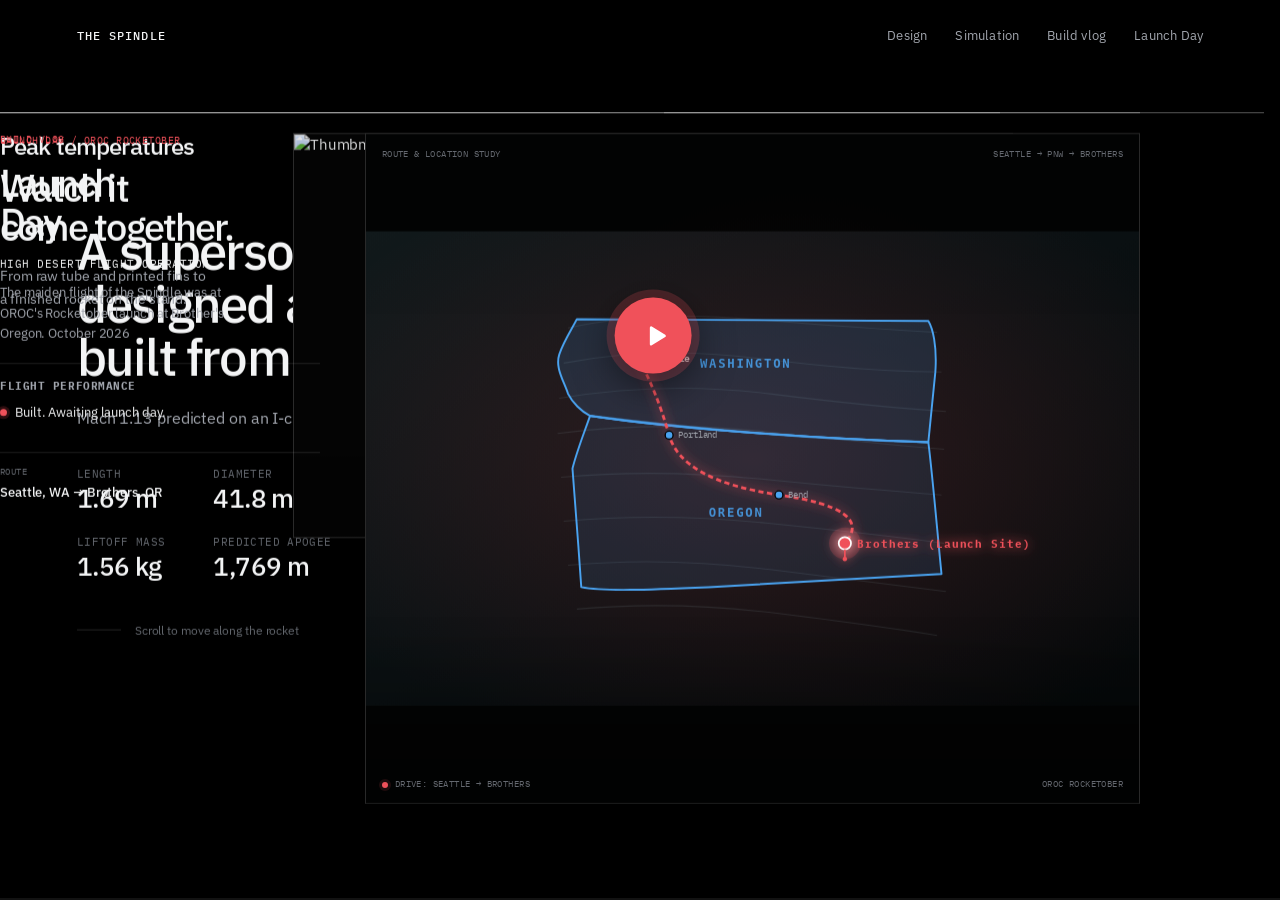
==== commit afc36267: "Add files via upload" ====
--- a/index.html
+++ b/index.html
@@ -9,7 +9,7 @@
   <link rel="preconnect" href="https://fonts.googleapis.com">
   <link rel="preconnect" href="https://fonts.gstatic.com" crossorigin>
   <link href="https://fonts.googleapis.com/css2?family=IBM+Plex+Mono:wght@400;500;600&family=IBM+Plex+Sans:wght@400;500;600;700&display=swap" rel="stylesheet">
-  <link rel="stylesheet" href="style.css?v=8">
+  <link rel="stylesheet" href="style.css?v=9">
 </head>
 <body>
 
@@ -190,14 +190,14 @@
               <text x="14" y="5" fill="#f0515a" font-family="var(--mono)" font-size="12" font-weight="700" letter-spacing="1">Brothers (Launch Site)</text>
             </g>
 
-            <!-- Interactive Launch Video Pop-Up Card -->
-            <g class="launch-video-popup" id="map-video-popup" transform="translate(430, 80)">
-              <rect width="410" height="260" rx="8" fill="#0b0f10" stroke="#f0515a" stroke-width="1.5" filter="url(#pin-glow)"/>
-              <rect x="0" y="0" width="410" height="32" rx="8" fill="#151d20"/>
+            <!-- Interactive Launch Video Pop-Up Card (Bigger and Farther to the Right: translate(450, 50), width 410->420) -->
+            <g class="launch-video-popup" id="map-video-popup" transform="translate(450, 50)">
+              <rect width="420" height="280" rx="8" fill="#0b0f10" stroke="#f0515a" stroke-width="1.5" filter="url(#pin-glow)"/>
+              <rect x="0" y="0" width="420" height="32" rx="8" fill="#151d20"/>
               <text x="14" y="21" fill="#f0515a" font-family="var(--mono)" font-size="11" font-weight="600" letter-spacing="1">▶ LAUNCH FLIGHT VIDEO (BROTHERS, OR)</text>
-              <foreignObject x="0" y="32" width="410" height="228">
+              <foreignObject x="0" y="32" width="420" height="248">
                 <div xmlns="http://www.w3.org/1999/xhtml" style="width:100%;height:100%;background:#000;display:flex;align-items:center;justify-content:center;">
-                  <iframe width="410" height="228" src="https://www.youtube-nocookie.com/embed/jXKhnYmLNc8?autoplay=0&rel=0" title="Launch Video" frameborder="0" allow="accelerometer; autoplay; clipboard-write; encrypted-media; gyroscope; picture-in-picture" allowfullscreen="true" style="width:100%;height:100%;display:block;"></iframe>
+                  <iframe width="420" height="248" src="https://www.youtube-nocookie.com/embed/jXKhnYmLNc8?autoplay=0&rel=0" title="Launch Video" frameborder="0" allow="accelerometer; autoplay; clipboard-write; encrypted-media; gyroscope; picture-in-picture" allowfullscreen="true" style="width:100%;height:100%;display:block;"></iframe>
                 </div>
               </foreignObject>
             </g>
@@ -222,7 +222,7 @@
 
 <noscript><p class="noscript">This portfolio scrolls sideways with JavaScript. Please enable it to view the rocket.</p></noscript>
 
-<script src="data.js?v=8"></script>
-<script src="script.js?v=8"></script>
+<script src="data.js?v=9"></script>
+<script src="script.js?v=9"></script>
 </body>
 </html>
--- a/style.css
+++ b/style.css
@@ -676,3 +676,17 @@
 .map-pin-target:hover {
   transform: translate(480px, 375px) scale(1.1);
 }
+
+/* ---------- Launch Video Map Popup Pop-up Animation ---------- */
+#map-video-popup {
+  opacity: 0;
+  transform: translate(450px, 65px) scale(0.92);
+  transform-origin: 210px 140px;
+  transition: opacity 0.6s cubic-bezier(.2, .8, .2, 1), transform 0.6s cubic-bezier(.2, .8, .2, 1);
+  pointer-events: none;
+}
+.launch-day-section.is-visible #map-video-popup.show-popup {
+  opacity: 1;
+  transform: translate(450px, 50px) scale(1);
+  pointer-events: auto;
+}
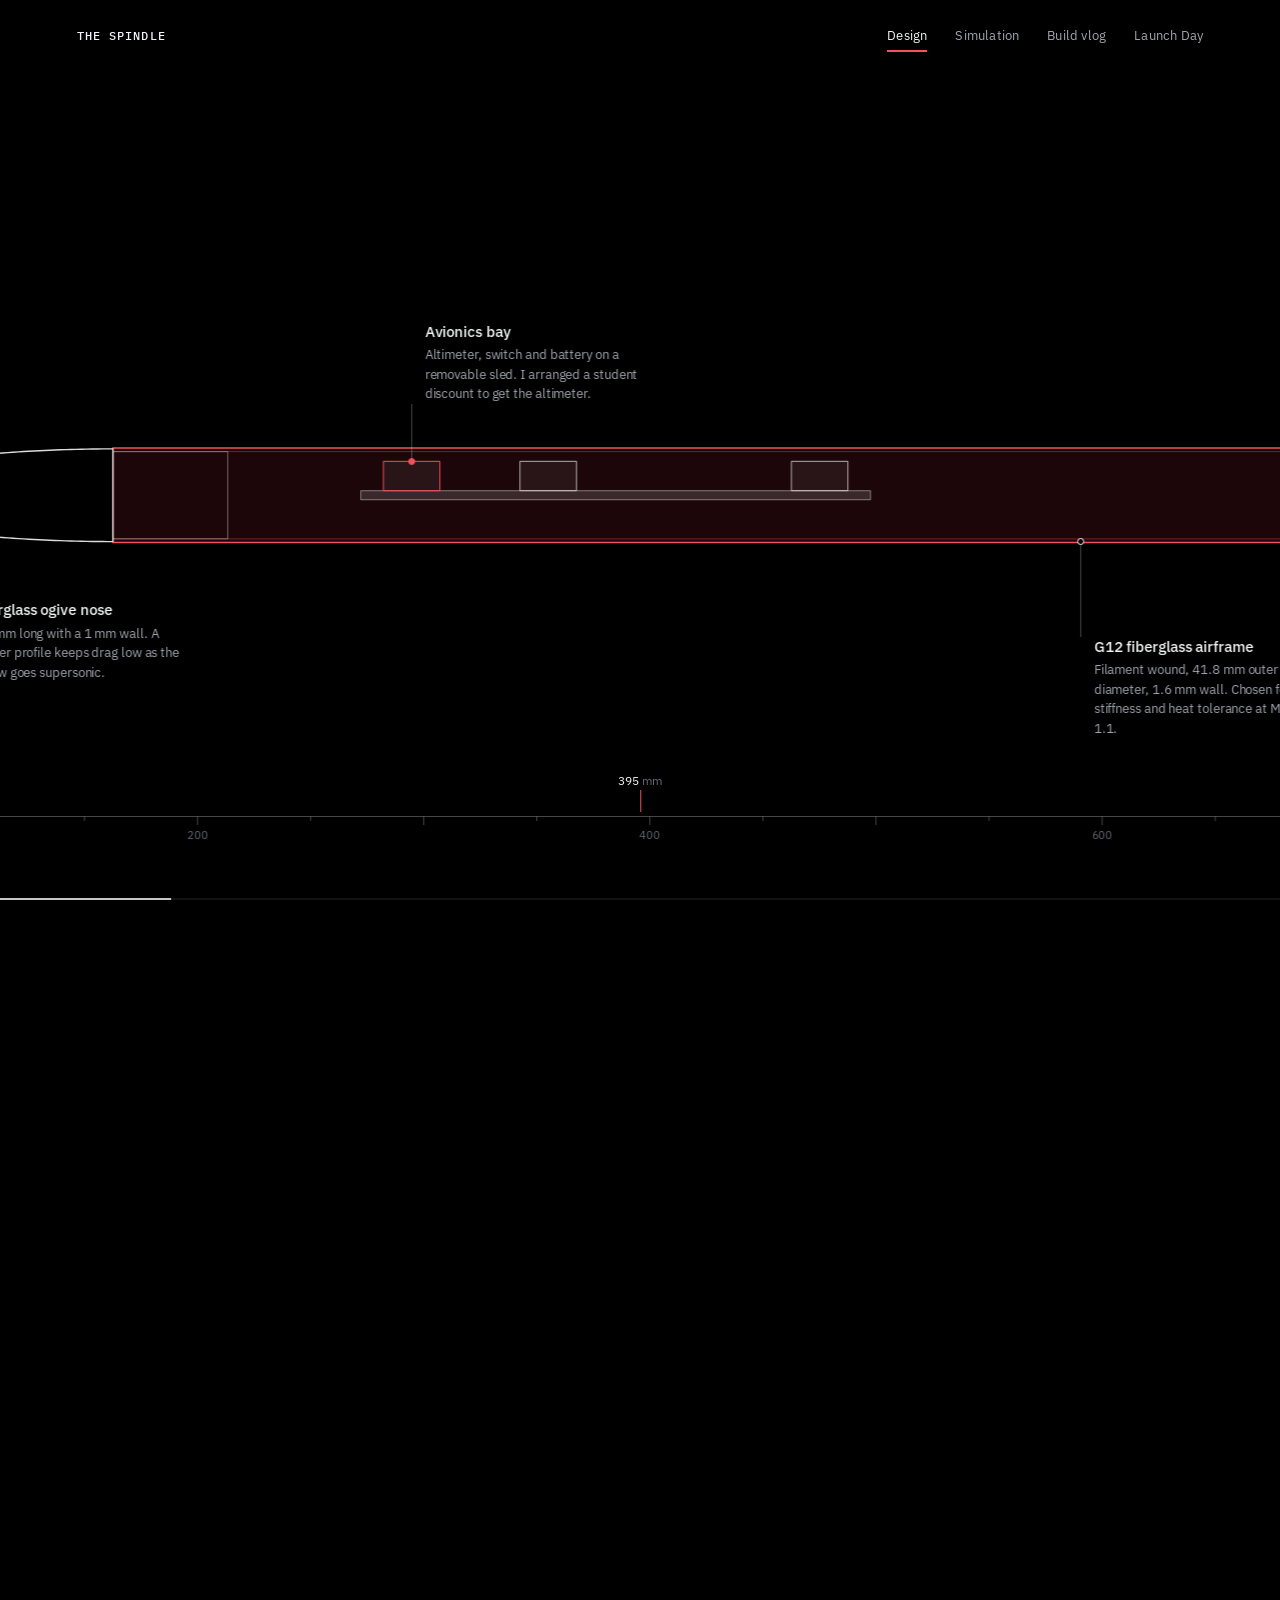
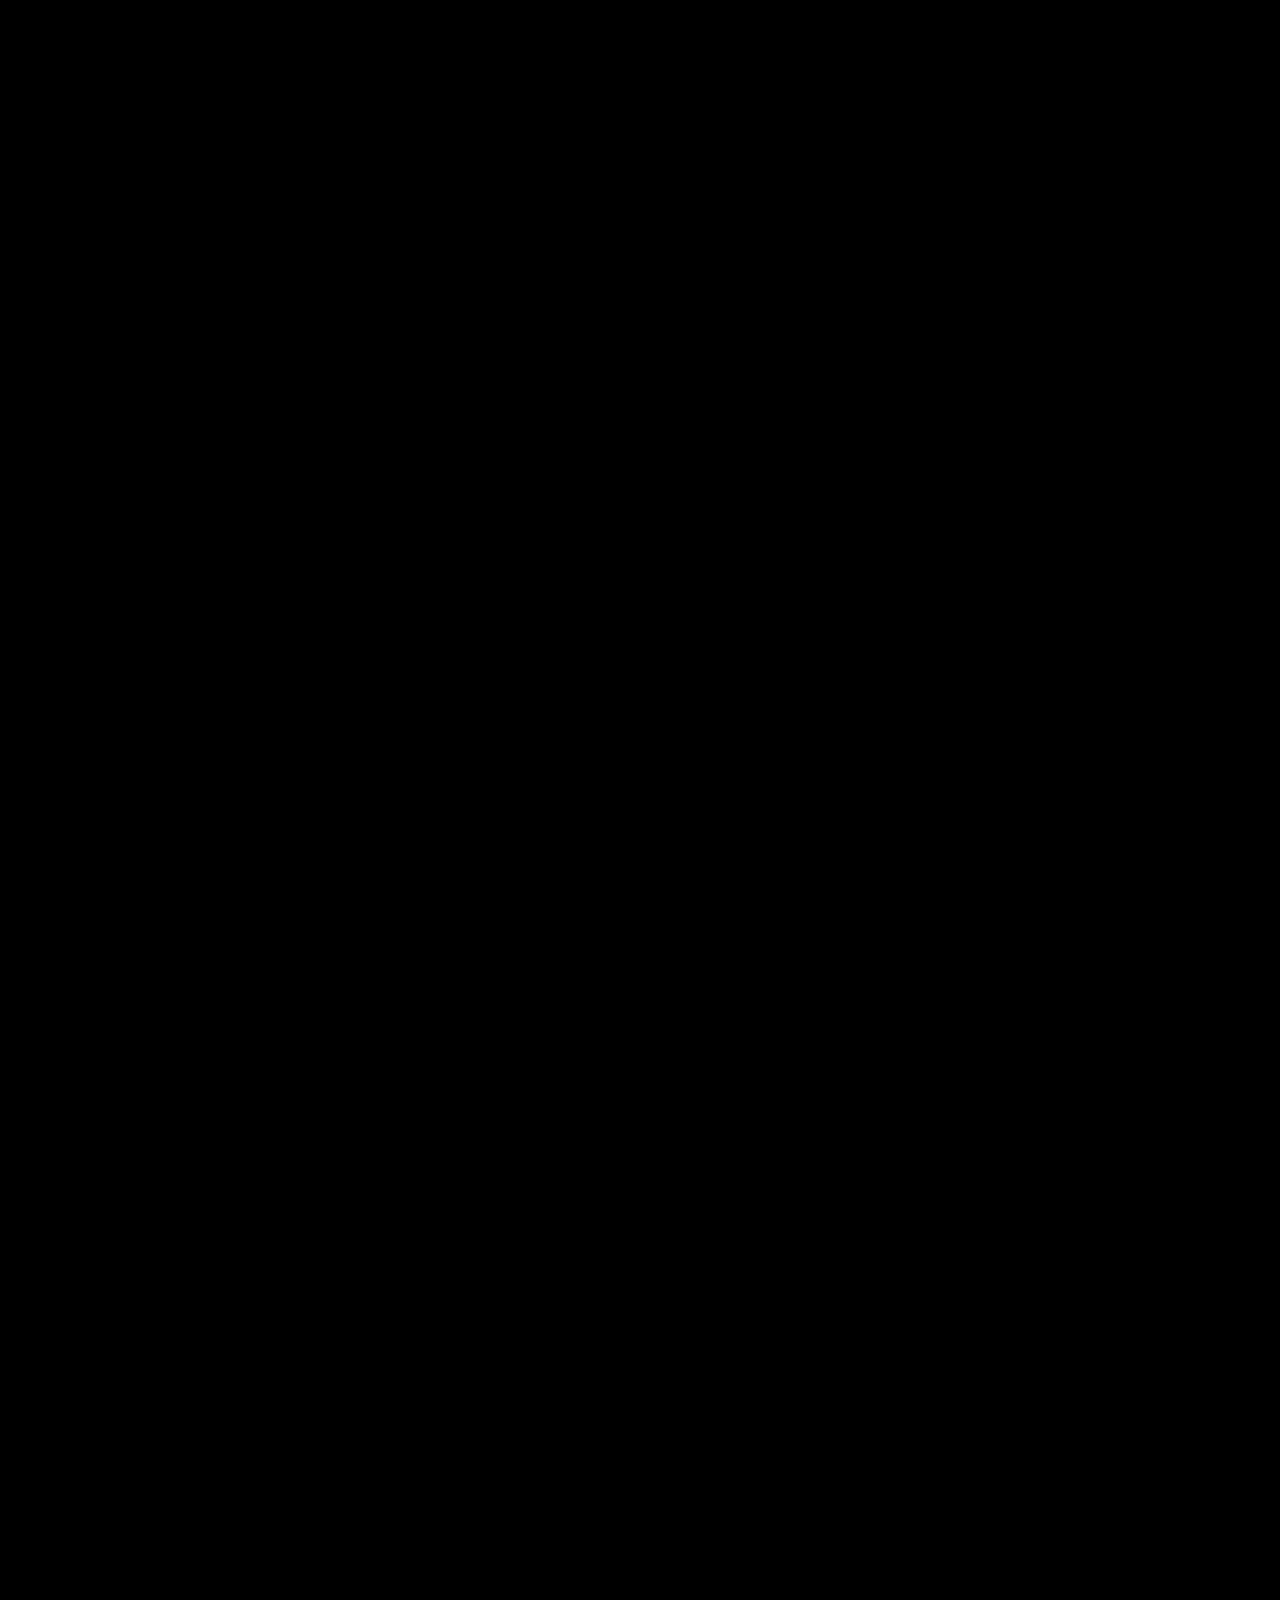
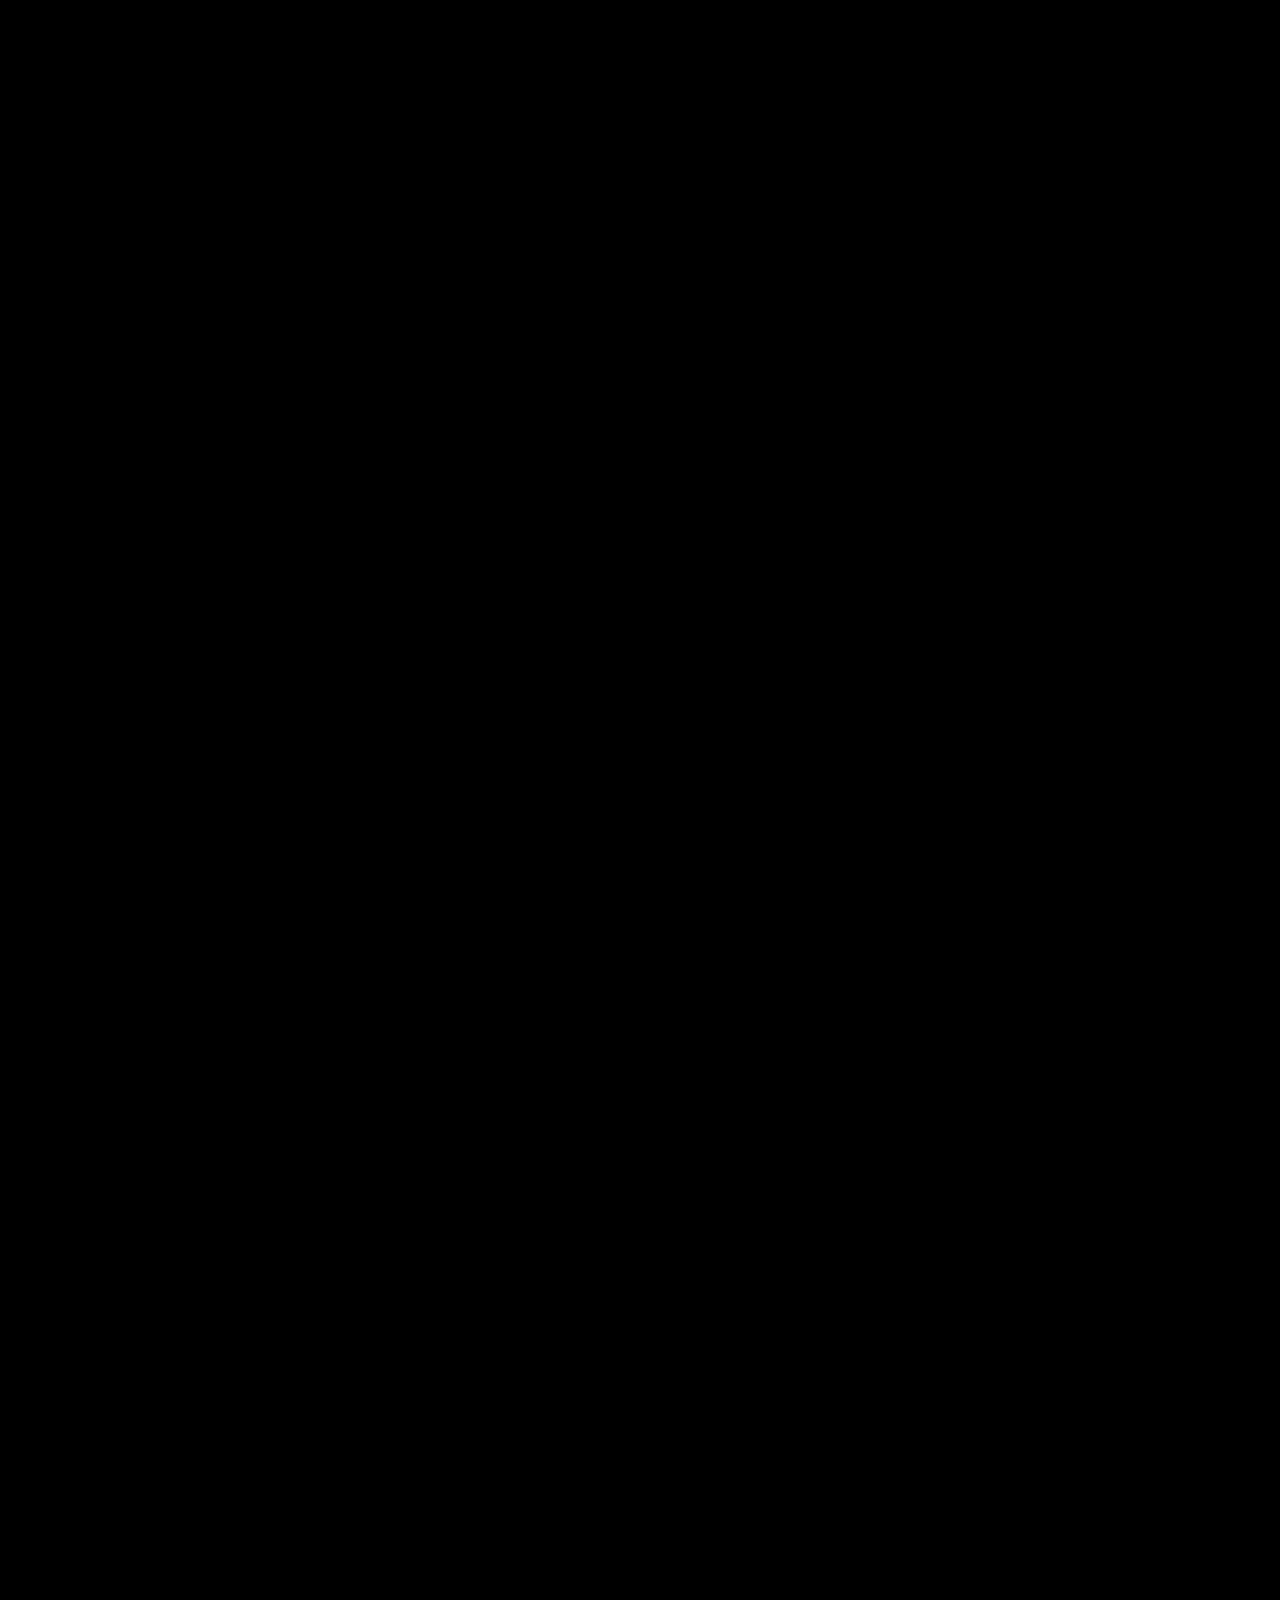
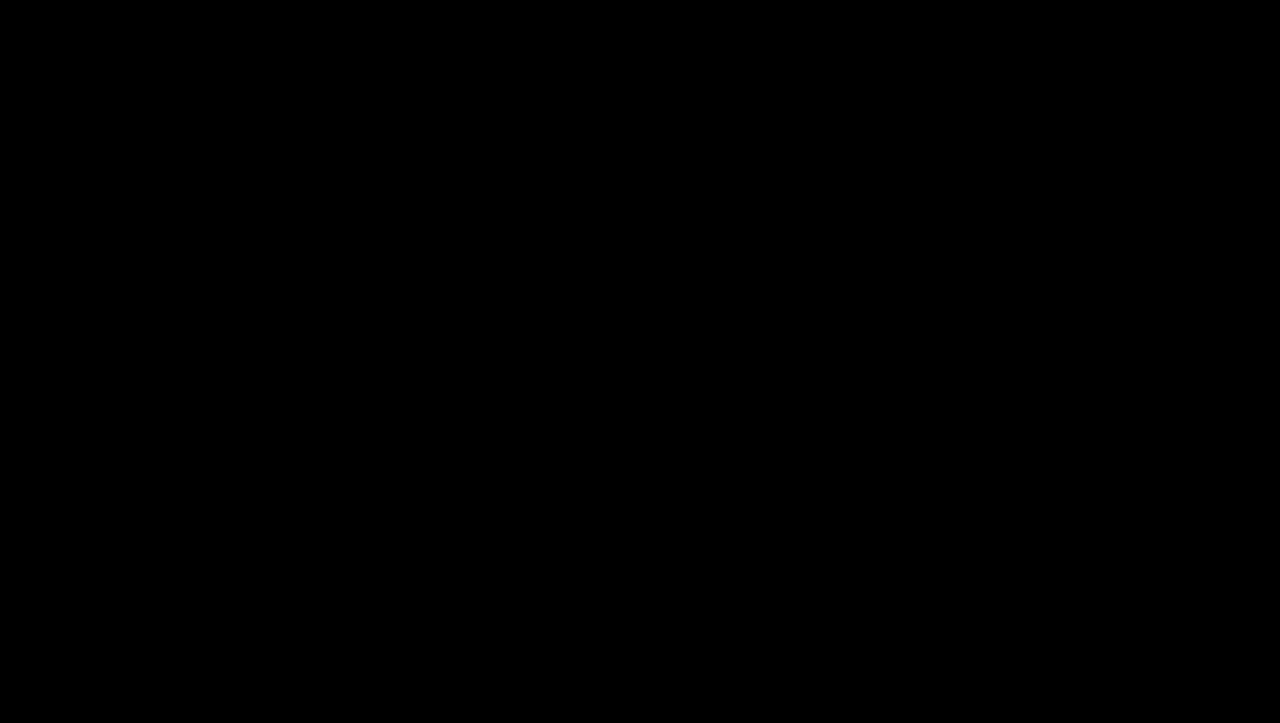
==== commit 58d6c434: "Add files via upload" ====
--- a/index.html
+++ b/index.html
@@ -9,7 +9,7 @@
   <link rel="preconnect" href="https://fonts.googleapis.com">
   <link rel="preconnect" href="https://fonts.gstatic.com" crossorigin>
   <link href="https://fonts.googleapis.com/css2?family=IBM+Plex+Mono:wght@400;500;600&family=IBM+Plex+Sans:wght@400;500;600;700&display=swap" rel="stylesheet">
-  <link rel="stylesheet" href="style.css?v=9">
+  <link rel="stylesheet" href="style.css?v=8">
 </head>
 <body>
 
@@ -190,14 +190,14 @@
               <text x="14" y="5" fill="#f0515a" font-family="var(--mono)" font-size="12" font-weight="700" letter-spacing="1">Brothers (Launch Site)</text>
             </g>
 
-            <!-- Interactive Launch Video Pop-Up Card (Bigger and Farther to the Right: translate(450, 50), width 410->420) -->
-            <g class="launch-video-popup" id="map-video-popup" transform="translate(450, 50)">
-              <rect width="420" height="280" rx="8" fill="#0b0f10" stroke="#f0515a" stroke-width="1.5" filter="url(#pin-glow)"/>
-              <rect x="0" y="0" width="420" height="32" rx="8" fill="#151d20"/>
+            <!-- Interactive Launch Video Pop-Up Card -->
+            <g class="launch-video-popup" id="map-video-popup" transform="translate(430, 80)">
+              <rect width="410" height="260" rx="8" fill="#0b0f10" stroke="#f0515a" stroke-width="1.5" filter="url(#pin-glow)"/>
+              <rect x="0" y="0" width="410" height="32" rx="8" fill="#151d20"/>
               <text x="14" y="21" fill="#f0515a" font-family="var(--mono)" font-size="11" font-weight="600" letter-spacing="1">▶ LAUNCH FLIGHT VIDEO (BROTHERS, OR)</text>
-              <foreignObject x="0" y="32" width="420" height="248">
+              <foreignObject x="0" y="32" width="410" height="228">
                 <div xmlns="http://www.w3.org/1999/xhtml" style="width:100%;height:100%;background:#000;display:flex;align-items:center;justify-content:center;">
-                  <iframe width="420" height="248" src="https://www.youtube-nocookie.com/embed/jXKhnYmLNc8?autoplay=0&rel=0" title="Launch Video" frameborder="0" allow="accelerometer; autoplay; clipboard-write; encrypted-media; gyroscope; picture-in-picture" allowfullscreen="true" style="width:100%;height:100%;display:block;"></iframe>
+                  <iframe width="410" height="228" src="https://www.youtube-nocookie.com/embed/jXKhnYmLNc8?autoplay=0&rel=0" title="Launch Video" frameborder="0" allow="accelerometer; autoplay; clipboard-write; encrypted-media; gyroscope; picture-in-picture" allowfullscreen="true" style="width:100%;height:100%;display:block;"></iframe>
                 </div>
               </foreignObject>
             </g>
@@ -222,7 +222,7 @@
 
 <noscript><p class="noscript">This portfolio scrolls sideways with JavaScript. Please enable it to view the rocket.</p></noscript>
 
-<script src="data.js?v=9"></script>
-<script src="script.js?v=9"></script>
+<script src="data.js?v=8"></script>
+<script src="script.js?v=8"></script>
 </body>
 </html>
--- a/style.css
+++ b/style.css
@@ -676,17 +676,3 @@
 .map-pin-target:hover {
   transform: translate(480px, 375px) scale(1.1);
 }
-
-/* ---------- Launch Video Map Popup Pop-up Animation ---------- */
-#map-video-popup {
-  opacity: 0;
-  transform: translate(450px, 65px) scale(0.92);
-  transform-origin: 210px 140px;
-  transition: opacity 0.6s cubic-bezier(.2, .8, .2, 1), transform 0.6s cubic-bezier(.2, .8, .2, 1);
-  pointer-events: none;
-}
-.launch-day-section.is-visible #map-video-popup.show-popup {
-  opacity: 1;
-  transform: translate(450px, 50px) scale(1);
-  pointer-events: auto;
-}
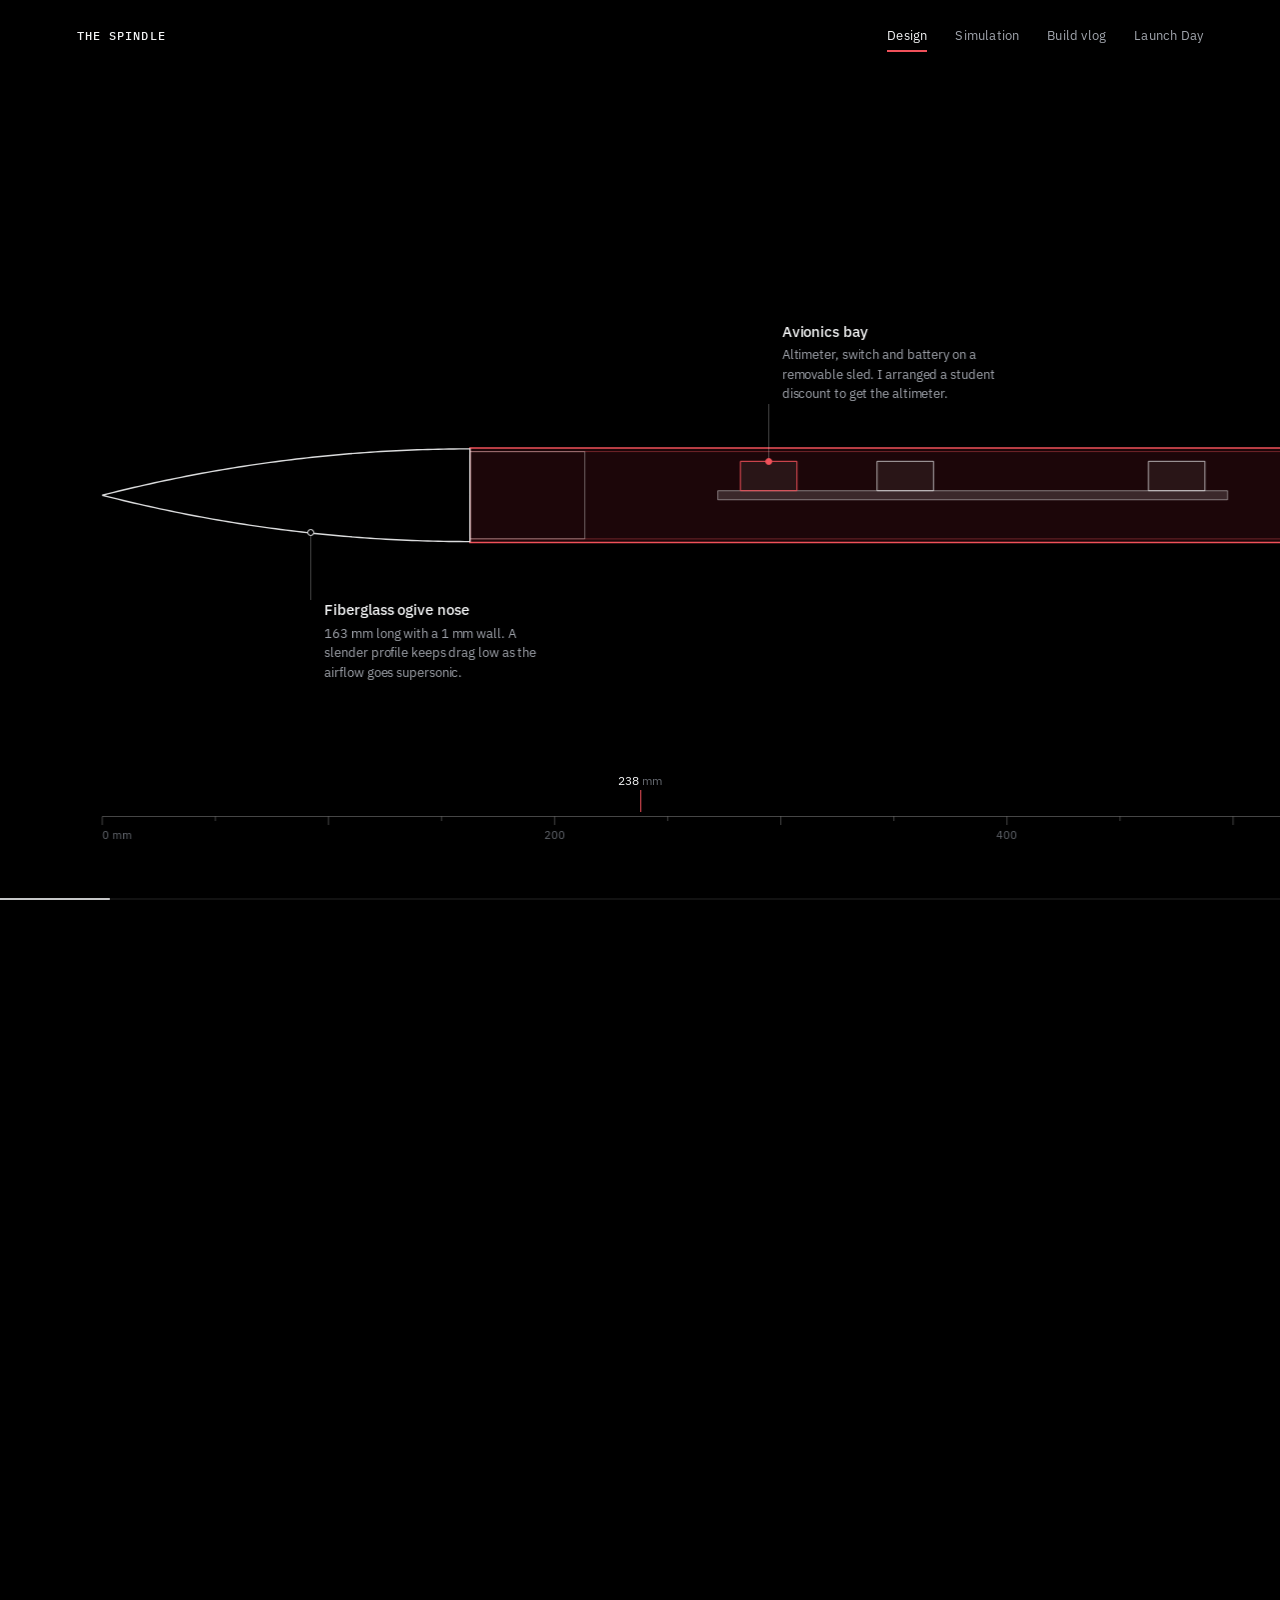
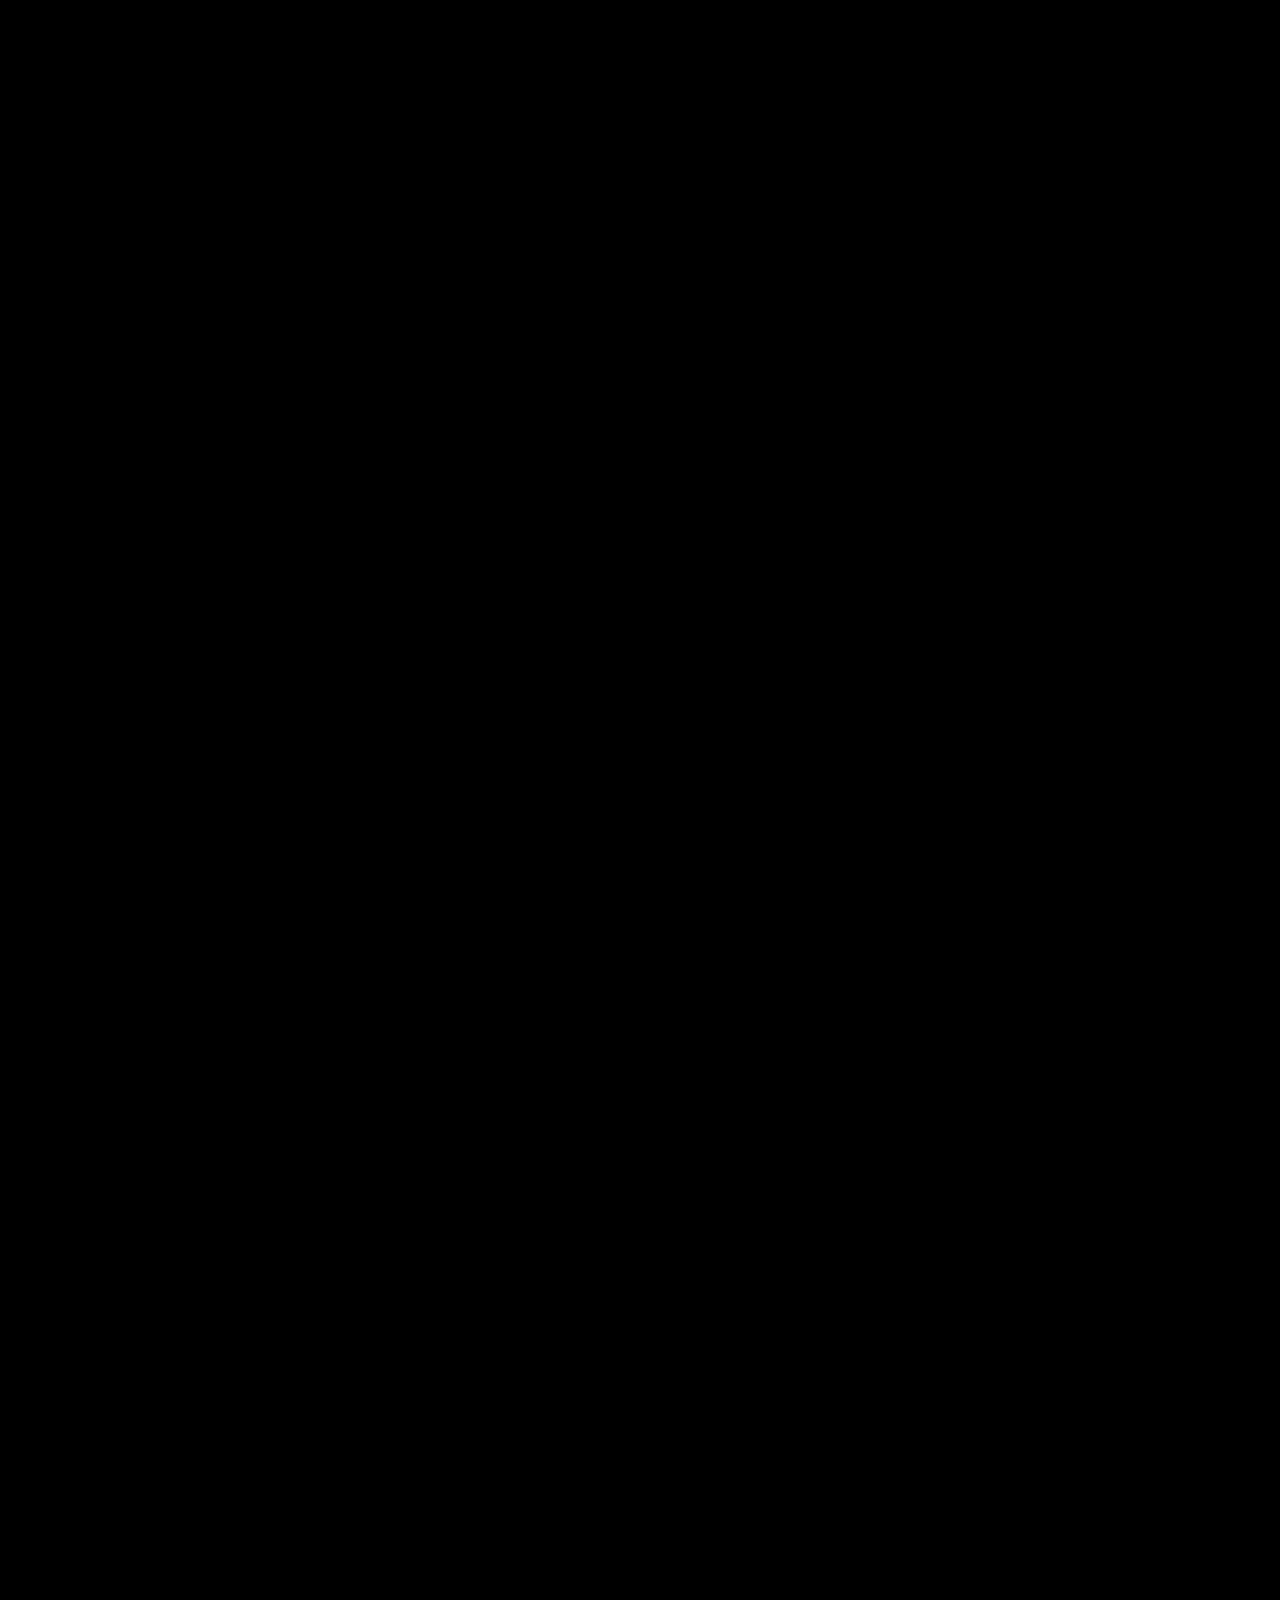
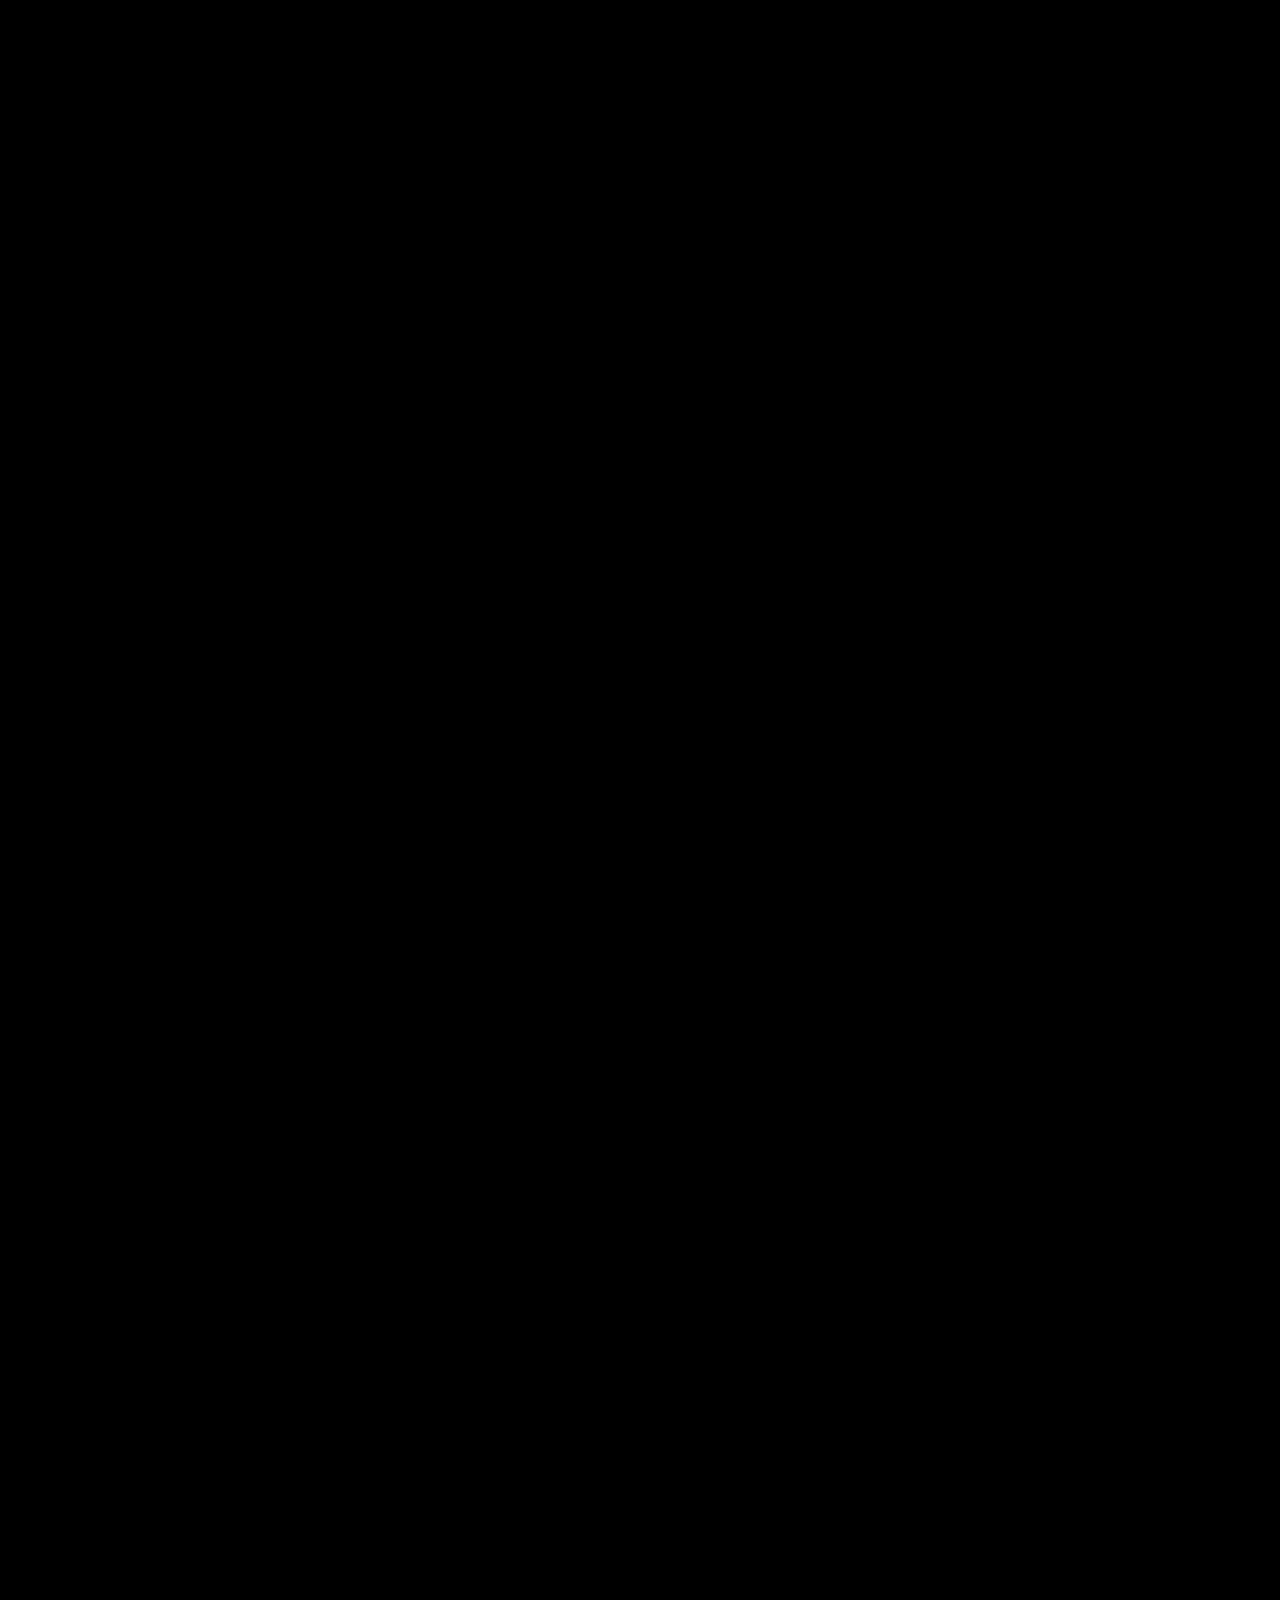
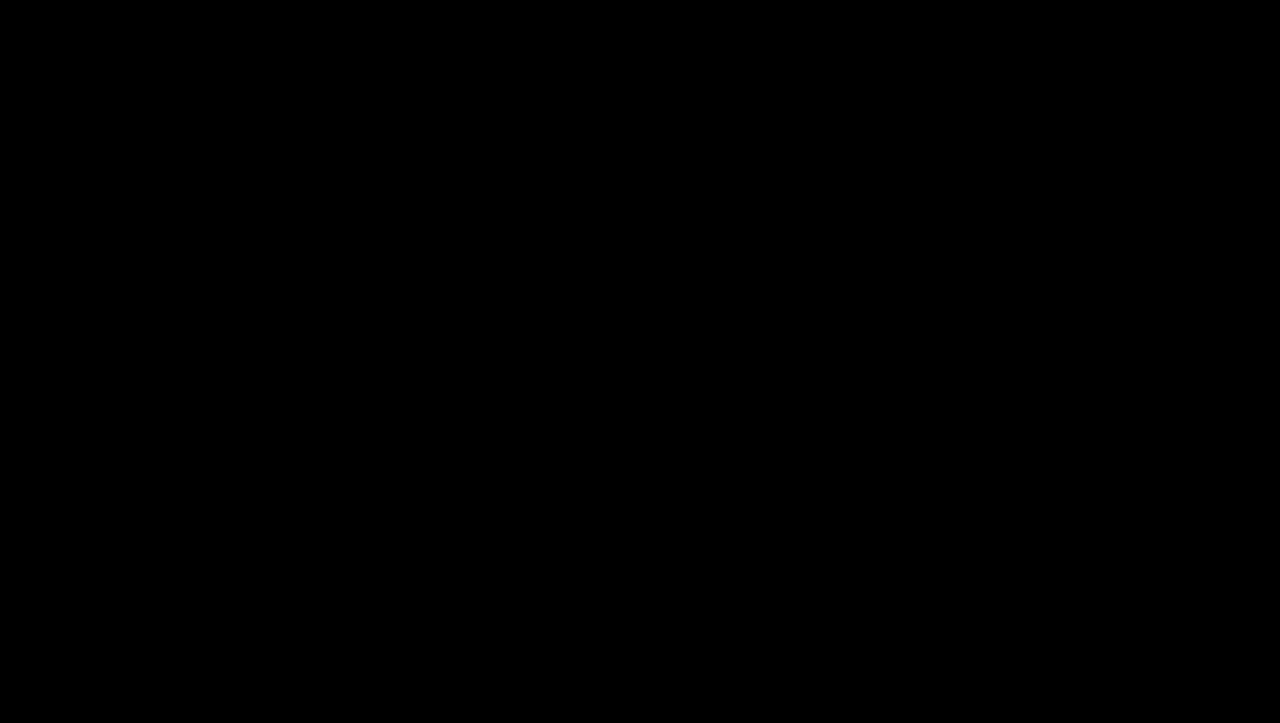
==== commit a19125e0: "Add files via upload" ====
--- a/index.html
+++ b/index.html
@@ -9,7 +9,7 @@
   <link rel="preconnect" href="https://fonts.googleapis.com">
   <link rel="preconnect" href="https://fonts.gstatic.com" crossorigin>
   <link href="https://fonts.googleapis.com/css2?family=IBM+Plex+Mono:wght@400;500;600&family=IBM+Plex+Sans:wght@400;500;600;700&display=swap" rel="stylesheet">
-  <link rel="stylesheet" href="style.css?v=8">
+  <link rel="stylesheet" href="style.css?v=9">
 </head>
 <body>
 
@@ -85,7 +85,7 @@
         </figure>
       </section>
 
-      <!-- Launch Day (Combined Launch Stats + Proportionally Accurate Seattle to Brothers Drive Map) -->
+      <!-- Launch Day (stats + launch video) -->
       <section class="launch-day-section" id="launch-day" data-name="launch-day" aria-labelledby="launch-day-title">
         <div class="launch-day-copy">
           <p class="eyebrow">Launch Day / OROC Rocketober</p>
@@ -106,106 +106,12 @@
           <p class="launch-day-note" id="contact"></p>
         </div>
 
-        <div class="site-visual" role="img" aria-label="Proportionally accurate map showing the drive from Seattle through the Pacific Northwest to Brothers, Oregon">
-          <div class="site-visual-head"><span>ROUTE &amp; LOCATION STUDY</span><span>SEATTLE → PNW → BROTHERS</span></div>
-          <svg class="site-map" viewBox="0 0 880 540" preserveAspectRatio="xMidYMid meet" aria-hidden="true">
-            <defs>
-              <pattern id="map-grid" width="28" height="28" patternUnits="userSpaceOnUse">
-                <path d="M 28 0 L 0 0 0 28" fill="none" stroke="#8b969b" stroke-opacity=".11" stroke-width=".7"/>
-              </pattern>
-              <linearGradient id="pnw-wash" x1="0" y1="0" x2="1" y2="1">
-                <stop offset="0" stop-color="#121a1c"/>
-                <stop offset=".5" stop-color="#0b1113"/>
-                <stop offset="1" stop-color="#06090a"/>
-              </linearGradient>
-              <radialGradient id="map-glow" cx="50%" cy="48%" r="65%">
-                <stop offset="0" stop-color="#f0515a" stop-opacity=".16"/>
-                <stop offset="1" stop-color="#f0515a" stop-opacity="0"/>
-              </radialGradient>
-              <filter id="pin-glow" x="-200%" y="-200%" width="500%" height="500%">
-                <feGaussianBlur stdDeviation="6" result="blur"/>
-                <feMerge><feMergeNode in="blur"/><feMergeNode in="SourceGraphic"/></feMerge>
-              </filter>
-            </defs>
-
-            <rect width="880" height="540" fill="url(#pnw-wash)"/>
-            <rect class="map-grid" width="880" height="540" fill="url(#map-grid)"/>
-            <rect width="880" height="540" fill="url(#map-glow)"/>
-
-            <!-- Topographic Elevation Relief Lines -->
-            <g class="topo-relief" fill="none" stroke="#68797c" stroke-opacity=".22" stroke-width="1.2">
-              <path d="M 230 110 Q 320 90 440 100 T 650 115"/>
-              <path d="M 225 150 Q 330 130 450 145 T 655 160"/>
-              <path d="M 220 190 Q 340 170 460 185 T 660 205"/>
-              <path d="M 218 230 Q 335 215 455 228 T 658 248"/>
-              <path d="M 222 280 Q 330 270 450 282 T 655 300"/>
-              <path d="M 225 330 Q 335 320 455 332 T 658 355"/>
-              <path d="M 230 380 Q 340 370 460 385 T 660 410"/>
-              <path d="M 240 430 Q 350 420 470 435 T 650 460"/>
-            </g>
-
-            <!-- Washington State Accurate Proportional Polygon -->
-            <g class="state-wash">
-              <path d="M 240 100 C 235 110 225 125 220 140 C 215 155 225 170 230 185 C 235 195 245 205 255 210 C 320 220 380 225 450 230 C 520 235 580 238 640 240 C 642 220 645 190 648 160 C 650 130 645 110 640 102 C 540 101 440 100 240 100 Z" fill="rgba(74,163,240,0.15)" stroke="#4aa3f0" stroke-width="2.2" stroke-linejoin="round"/>
-              <text x="380" y="155" fill="#4aa3f0" font-family="var(--mono)" font-size="14" font-weight="600" letter-spacing="2" opacity="0.85">WASHINGTON</text>
-            </g>
-
-            <!-- Oregon State Accurate Proportional Polygon -->
-            <g class="state-oregon">
-              <path d="M 255 210 C 320 220 380 225 450 230 C 520 235 580 238 640 240 C 645 280 650 340 655 390 C 570 395 480 400 390 405 C 320 408 270 410 245 405 C 242 360 238 310 235 270 C 240 250 248 230 255 210 Z" fill="rgba(74,163,240,0.11)" stroke="#4aa3f0" stroke-width="2.2" stroke-linejoin="round"/>
-              <text x="390" y="325" fill="#4aa3f0" font-family="var(--mono)" font-size="14" font-weight="600" letter-spacing="2" opacity="0.85">OREGON</text>
-            </g>
-
-            <!-- Columbia River Border -->
-            <path d="M 255 210 Q 350 222 450 230 T 640 240" fill="none" stroke="#4aa3f0" stroke-opacity=".7" stroke-width="2.5"/>
-
-            <!-- Highway Route: Seattle -> I-5 S -> Portland -> US-26/97 S -> Bend -> Brothers -->
-            <path class="route-line" d="M 310 145 Q 330 180 345 232 T 470 300 T 545 355" fill="none" stroke="#f0515a" stroke-width="3.2" stroke-dasharray="6 4" filter="url(#pin-glow)"/>
-
-            <!-- Seattle Origin Marker -->
-            <g class="map-city seattle" transform="translate(310, 145)">
-              <circle r="6" fill="#4aa3f0" stroke="#000" stroke-width="2"/>
-              <circle r="12" fill="none" stroke="#4aa3f0" stroke-width="1" opacity="0.6"/>
-              <text x="12" y="4" fill="#f3f4f5" font-family="var(--mono)" font-size="11" font-weight="500">Seattle</text>
-            </g>
-
-            <!-- Portland Marker -->
-            <g class="map-city portland" transform="translate(345, 232)">
-              <circle r="4.5" fill="#4aa3f0" stroke="#000" stroke-width="1.5"/>
-              <text x="10" y="3" fill="#a1a5ad" font-family="var(--mono)" font-size="10">Portland</text>
-            </g>
-
-            <!-- Bend Marker -->
-            <g class="map-city bend" transform="translate(470, 300)">
-              <circle r="4.5" fill="#4aa3f0" stroke="#000" stroke-width="1.5"/>
-              <text x="10" y="3" fill="#a1a5ad" font-family="var(--mono)" font-size="10">Bend</text>
-            </g>
-
-            <!-- Brothers Launch Site Marker (Pin) -->
-            <g class="map-pin brothers" transform="translate(545, 355)" filter="url(#pin-glow)">
-              <circle r="18" fill="#f0515a" fill-opacity=".2"/>
-              <circle r="7" fill="#f0515a" stroke="#fff" stroke-width="2"/>
-              <path d="M 0 7 L 0 18" stroke="#f0515a" stroke-width="2"/>
-              <circle cx="0" cy="18" r="2.5" fill="#f0515a"/>
-              <text x="14" y="5" fill="#f0515a" font-family="var(--mono)" font-size="12" font-weight="700" letter-spacing="1">Brothers (Launch Site)</text>
-            </g>
-
-            <!-- Interactive Launch Video Pop-Up Card -->
-            <g class="launch-video-popup" id="map-video-popup" transform="translate(430, 80)">
-              <rect width="410" height="260" rx="8" fill="#0b0f10" stroke="#f0515a" stroke-width="1.5" filter="url(#pin-glow)"/>
-              <rect x="0" y="0" width="410" height="32" rx="8" fill="#151d20"/>
-              <text x="14" y="21" fill="#f0515a" font-family="var(--mono)" font-size="11" font-weight="600" letter-spacing="1">▶ LAUNCH FLIGHT VIDEO (BROTHERS, OR)</text>
-              <foreignObject x="0" y="32" width="410" height="228">
-                <div xmlns="http://www.w3.org/1999/xhtml" style="width:100%;height:100%;background:#000;display:flex;align-items:center;justify-content:center;">
-                  <iframe width="410" height="228" src="https://www.youtube-nocookie.com/embed/jXKhnYmLNc8?autoplay=0&rel=0" title="Launch Video" frameborder="0" allow="accelerometer; autoplay; clipboard-write; encrypted-media; gyroscope; picture-in-picture" allowfullscreen="true" style="width:100%;height:100%;display:block;"></iframe>
-                </div>
-              </foreignObject>
-            </g>
-
-            <text class="map-footer" x="850" y="520" text-anchor="end" fill="#64686f" font-family="var(--mono)" font-size="9">PACIFIC NORTHWEST GEOGRAPHIC MAP / PROPORTIONAL SCALE</text>
-          </svg>
-          <div class="site-visual-foot"><span><i></i> DRIVE: SEATTLE → BROTHERS</span><span>OROC ROCKETOBER</span></div>
-        </div>
+        <figure class="player launch-player" id="launch-player">
+          <img class="player-cover" id="launch-cover" alt="Thumbnail for the launch video">
+          <button type="button" class="play" id="launch-play" aria-label="Play launch video">
+            <svg viewBox="0 0 24 24" aria-hidden="true"><path d="M8 5.5v13a1 1 0 0 0 1.52.85l10.5-6.5a1 1 0 0 0 0-1.7L9.52 4.65A1 1 0 0 0 8 5.5Z"/></svg>
+          </button>
+        </figure>
       </section>
 
     </div>
@@ -222,7 +128,7 @@
 
 <noscript><p class="noscript">This portfolio scrolls sideways with JavaScript. Please enable it to view the rocket.</p></noscript>
 
-<script src="data.js?v=8"></script>
-<script src="script.js?v=8"></script>
+<script src="data.js?v=9"></script>
+<script src="script.js?v=9"></script>
 </body>
 </html>
--- a/style.css
+++ b/style.css
@@ -329,7 +329,7 @@
 .callout.accent .callout-tag { border-color: rgba(230,184,74,.62); }
 .callout p { max-width: 30ch; }
 
-/* ---------- Launch Day Section (Combined Stats + Map) ---------- */
+/* ---------- Launch Day Section (Stats + launch video) ---------- */
 .launch-day-section {
   position: absolute;
   top: var(--top);
@@ -350,10 +350,7 @@
   align-items: flex-start;
   padding-top: 1px;
 }
-.eyebrow, .launch-day-detail span, .site-visual-head, .site-visual-foot, .launch-day-note,
-.launch-day-event, .site-map .map-label, .site-map .map-sub-label,
-.site-map .map-label-small, .site-map .map-footer, .site-map .detail-kicker,
-.site-map .detail-state, .site-map .detail-sub {
+.eyebrow, .launch-day-detail span, .launch-day-note, .launch-day-event {
   font-family: var(--mono);
   font-variant-numeric: tabular-nums;
   letter-spacing: .045em;
@@ -436,77 +433,7 @@
 .launch-day-note a { text-decoration: none; border-bottom: 1px solid var(--line-strong); padding-bottom: 1px; }
 .launch-day-note a:hover { border-color: var(--red); }
 
-.site-visual {
-  position: relative;
-  flex: 1 1 auto;
-  min-width: 0;
-  height: 100%;
-  overflow: hidden;
-  isolation: isolate;
-  border: 1px solid rgba(255,255,255,.15);
-  background: radial-gradient(ellipse at 55% 44%, rgba(240,81,90,.055), transparent 46%), #030404;
-}
-.site-visual::after {
-  content: "";
-  position: absolute;
-  inset: 0;
-  pointer-events: none;
-  background: linear-gradient(180deg, rgba(0,0,0,.05), transparent 28%, transparent 72%, rgba(0,0,0,.44));
-  z-index: 2;
-}
-.site-visual-head, .site-visual-foot {
-  position: absolute;
-  left: 16px;
-  right: 16px;
-  z-index: 3;
-  display: flex;
-  align-items: center;
-  justify-content: space-between;
-  color: var(--faint);
-  font-size: 9px;
-  line-height: 1.2;
-  text-transform: uppercase;
-  pointer-events: none;
-}
-.site-visual-head { top: 15px; }
-.site-visual-foot { bottom: 13px; }
-.site-visual-foot span { display: inline-flex; align-items: center; gap: 7px; }
-.site-visual-foot i { display: inline-block; width: 6px; height: 6px; border-radius: 50%; background: var(--red); box-shadow: 0 0 0 3px rgba(240,81,90,.12); }
-.site-map { display: block; width: 100%; height: 100%; }
-.site-map .map-grid { opacity: 0; }
-.site-map .us-layer { opacity: 0; }
-.site-map .us-outline { fill: #0d1112; stroke: #475154; stroke-width: 1.4; stroke-linejoin: round; }
-.site-map .state-lines { fill: none; stroke: #414a4d; stroke-width: .8; stroke-opacity: .65; }
-.site-map .pnw-region-shape { fill: rgba(74,163,240,.18); stroke: #4aa3f0; stroke-width: 1.5; }
-.site-map .map-label { fill: #7f898d; font-size: 12px; }
-.site-map .map-sub-label { fill: #515b5e; font-size: 8px; }
-.site-map .map-label-small { fill: #4aa3f0; font-size: 8px; }
-.site-map .locator-halo { fill: none; stroke: var(--red); stroke-width: 1; opacity: 0; }
-.site-map .locator-dot { fill: var(--red); stroke: #080909; stroke-width: 2; }
-.site-map .drive-route-us { fill: none; stroke: var(--red); stroke-width: 1.5; stroke-dasharray: 4 3; opacity: .85; }
-.site-map .zoom-detail { opacity: 0; transform: scale(.025); transform-origin: 133px 155px; transform-box: view-box; }
-.site-map .topo-lines path { stroke: #95a5a0; stroke-opacity: .17; stroke-width: 1.2; }
-.site-map .regional-highway { fill: none; stroke: #4aa3f0; stroke-opacity: .75; stroke-width: 2.2; stroke-dasharray: 6 4; }
-.site-map .local-road-secondary { fill: none; stroke: #657276; stroke-opacity: .65; stroke-width: 1.4; stroke-dasharray: 3 5; }
-.site-map .local-road { fill: none; stroke: #7c8886; stroke-opacity: .85; stroke-width: 4; }
-.site-map .local-road-highlight { fill: none; stroke: #d4b986; stroke-opacity: .9; stroke-width: 1.1; }
-.site-map .detail-kicker { fill: #4aa3f0; font-size: 10px; }
-.site-map .detail-location { fill: #f0f1ed; font-family: var(--sans); font-size: 30px; font-weight: 500; letter-spacing: -.04em; }
-.site-map .detail-state { fill: #a1abad; font-size: 9px; }
-.site-map .detail-sub { fill: #6c777a; font-size: 9px; }
-.site-map .detail-pin-stem { fill: none; stroke: var(--red); stroke-width: 1; }
-.site-map .map-footer { fill: #596366; font-size: 8px; opacity: 0; }
-
-.launch-day-section.is-visible .map-grid { animation: grid-reveal .8s ease-out .05s both; }
-.launch-day-section.is-visible .us-layer { animation: us-reveal .85s cubic-bezier(.2,.7,.2,1) .35s both; }
-.launch-day-section.is-visible .locator-halo { animation: locator-pulse 1.8s ease-out 1.05s infinite; }
-.launch-day-section.is-visible .zoom-detail { animation: location-zoom 1.15s cubic-bezier(.18,.72,.2,1) 1.32s both; }
-.launch-day-section.is-visible .map-footer { animation: footer-reveal .5s ease-out 2.2s both; }
-@keyframes grid-reveal { from { opacity: 0; } to { opacity: .85; } }
-@keyframes us-reveal { from { opacity: 0; transform: translateY(9px); } to { opacity: 1; transform: translateY(0); } }
-@keyframes locator-pulse { 0% { opacity: .9; transform: scale(.6); transform-origin: 133px 170px; } 100% { opacity: 0; transform: scale(2.2); transform-origin: 133px 170px; } }
-@keyframes location-zoom { from { opacity: 0; transform: scale(.025); } to { opacity: 1; transform: scale(1); } }
-@keyframes footer-reveal { from { opacity: 0; } to { opacity: .85; } }
+.launch-player { flex: 1 1 auto; min-width: 0; width: auto; align-self: flex-start; max-width: 100%; }
 
 /* ---------- Build vlog ---------- */
 .vlog {
@@ -586,9 +513,6 @@
   .launch-day-deck { margin-top: 7px; max-width: 42ch; font-size: 12px; }
   .launch-day-detail { display: none; }
   .launch-day-note { display: none; }
-  .site-visual { flex: 0 0 220px; height: 220px; min-height: 0; }
-  .site-visual-head { top: 9px; left: 10px; right: 10px; font-size: 8px; }
-  .site-visual-foot { bottom: 8px; left: 10px; right: 10px; font-size: 7px; }
 
   .vlog { flex-direction: column; gap: 16px; }
   .vlog-copy { width: 100%; }
@@ -598,81 +522,5 @@
 }
 
 @media (prefers-reduced-motion: reduce) {
-  .launch-day-section.is-visible .map-grid,
-  .launch-day-section.is-visible .us-layer,
-  .launch-day-section.is-visible .locator-halo,
-  .launch-day-section.is-visible .zoom-detail,
-  .launch-day-section.is-visible .map-footer {
-    animation: none !important;
-  }
-  .site-map .map-grid { opacity: .85; }
-  .site-map .us-layer { opacity: 1; }
-  .site-map .locator-halo { opacity: .35; }
-  .site-map .zoom-detail { opacity: 1; transform: none; }
-  .site-map .map-footer { opacity: .85; }
   .play, .player-cover, .player::after { transition: none; }
 }
-
-/* ---------- Launch Video Popup Styles (Fully Clickable HTML Overlay) ---------- */
-.launch-video-popup {
-  position: absolute;
-  top: 60px;
-  right: 40px;
-  width: 480px;
-  background: #090c0d;
-  border: 1px solid rgba(240, 81, 90, 0.5);
-  border-radius: 8px;
-  box-shadow: 0 20px 50px rgba(0,0,0,0.85);
-  z-index: 100;
-  display: flex;
-  flex-direction: column;
-  overflow: hidden;
-  transition: transform 0.3s cubic-bezier(.2, .8, .2, 1), opacity 0.3s ease;
-}
-.launch-video-popup.hidden {
-  opacity: 0;
-  transform: scale(0.95);
-  pointer-events: none;
-}
-.popup-header {
-  display: flex;
-  align-items: center;
-  justify-content: space-between;
-  padding: 10px 14px;
-  background: #111819;
-  border-bottom: 1px solid rgba(255,255,255,0.1);
-  font-family: var(--mono);
-  font-size: 11px;
-  letter-spacing: .06em;
-  color: var(--red);
-  font-weight: 600;
-}
-.popup-close {
-  background: none;
-  border: none;
-  color: var(--ink);
-  font-size: 18px;
-  cursor: pointer;
-  padding: 0 6px;
-  line-height: 1;
-}
-.popup-close:hover {
-  color: var(--red);
-}
-.popup-video-container {
-  position: relative;
-  width: 100%;
-  aspect-ratio: 16 / 9;
-  background: #000;
-}
-.popup-video-container iframe {
-  width: 100%;
-  height: 100%;
-  border: none;
-}
-.map-pin-target {
-  transition: transform 0.2s ease;
-}
-.map-pin-target:hover {
-  transform: translate(480px, 375px) scale(1.1);
-}
